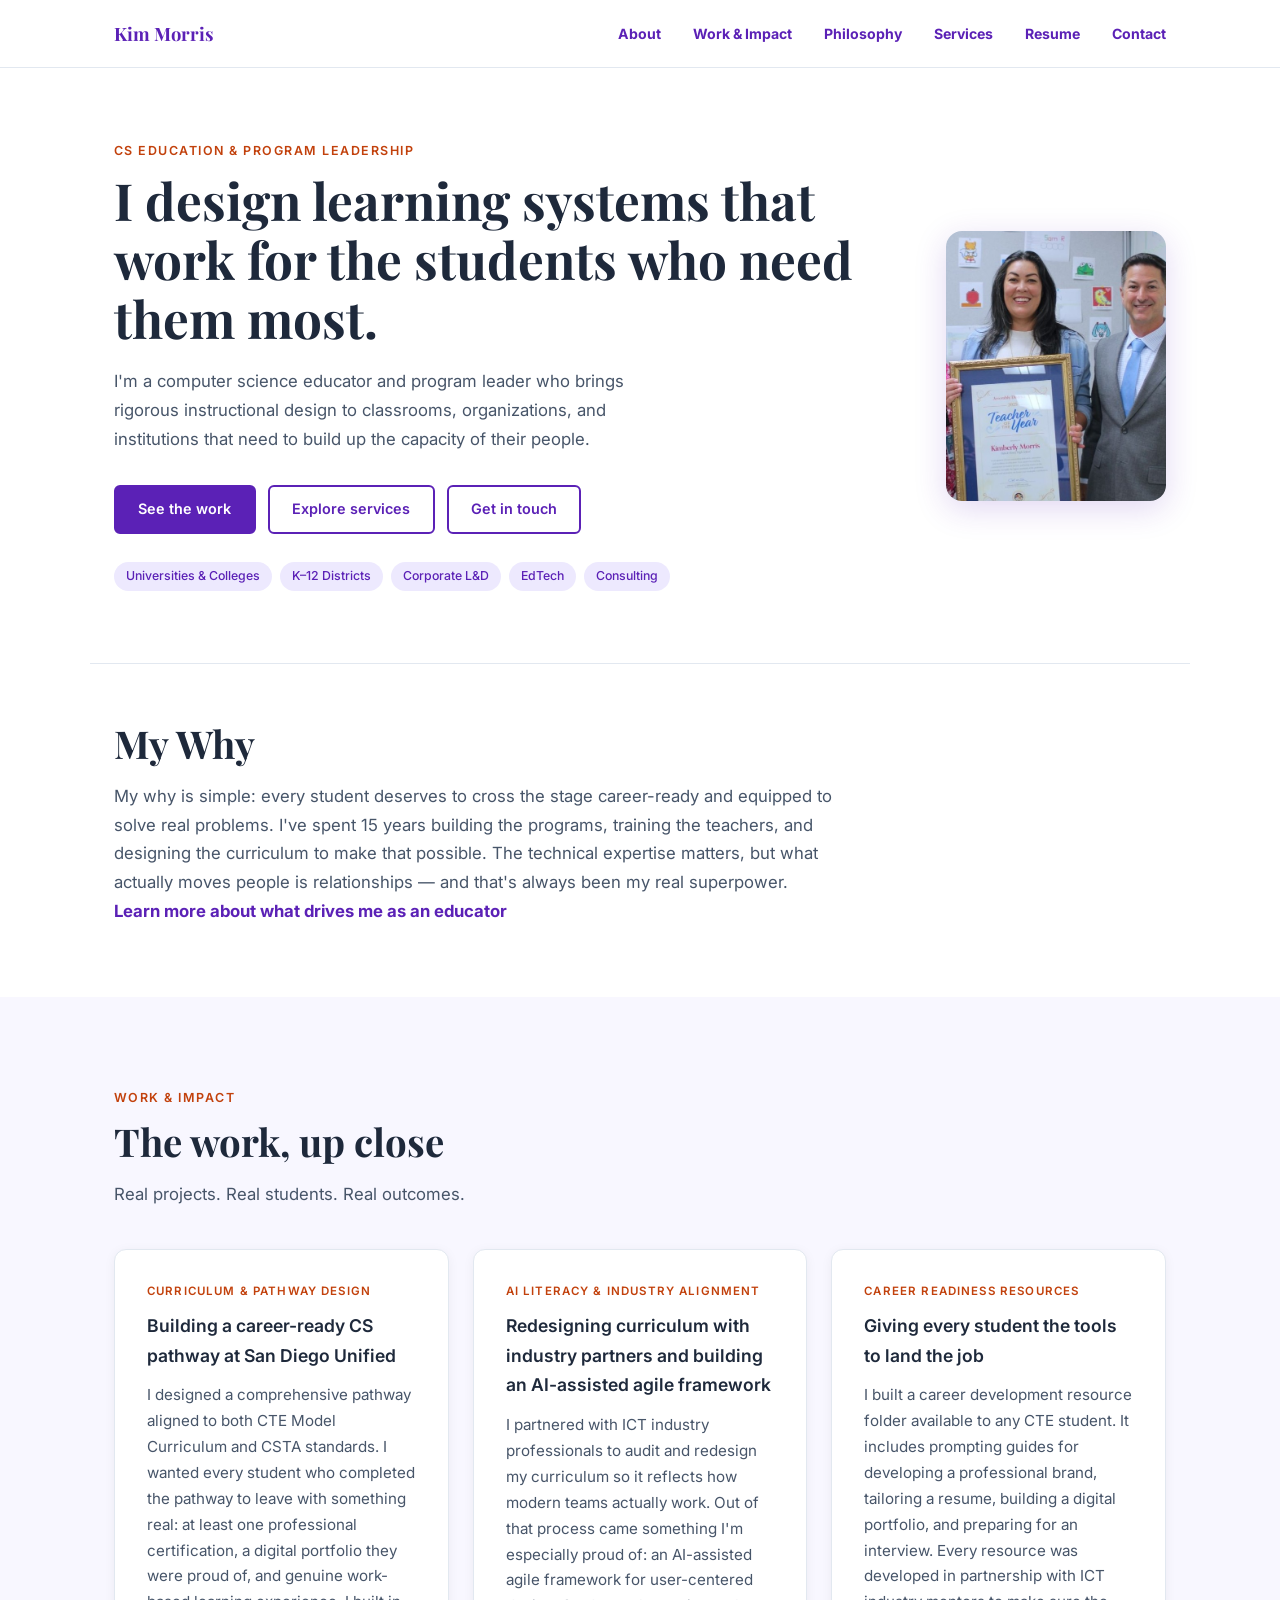
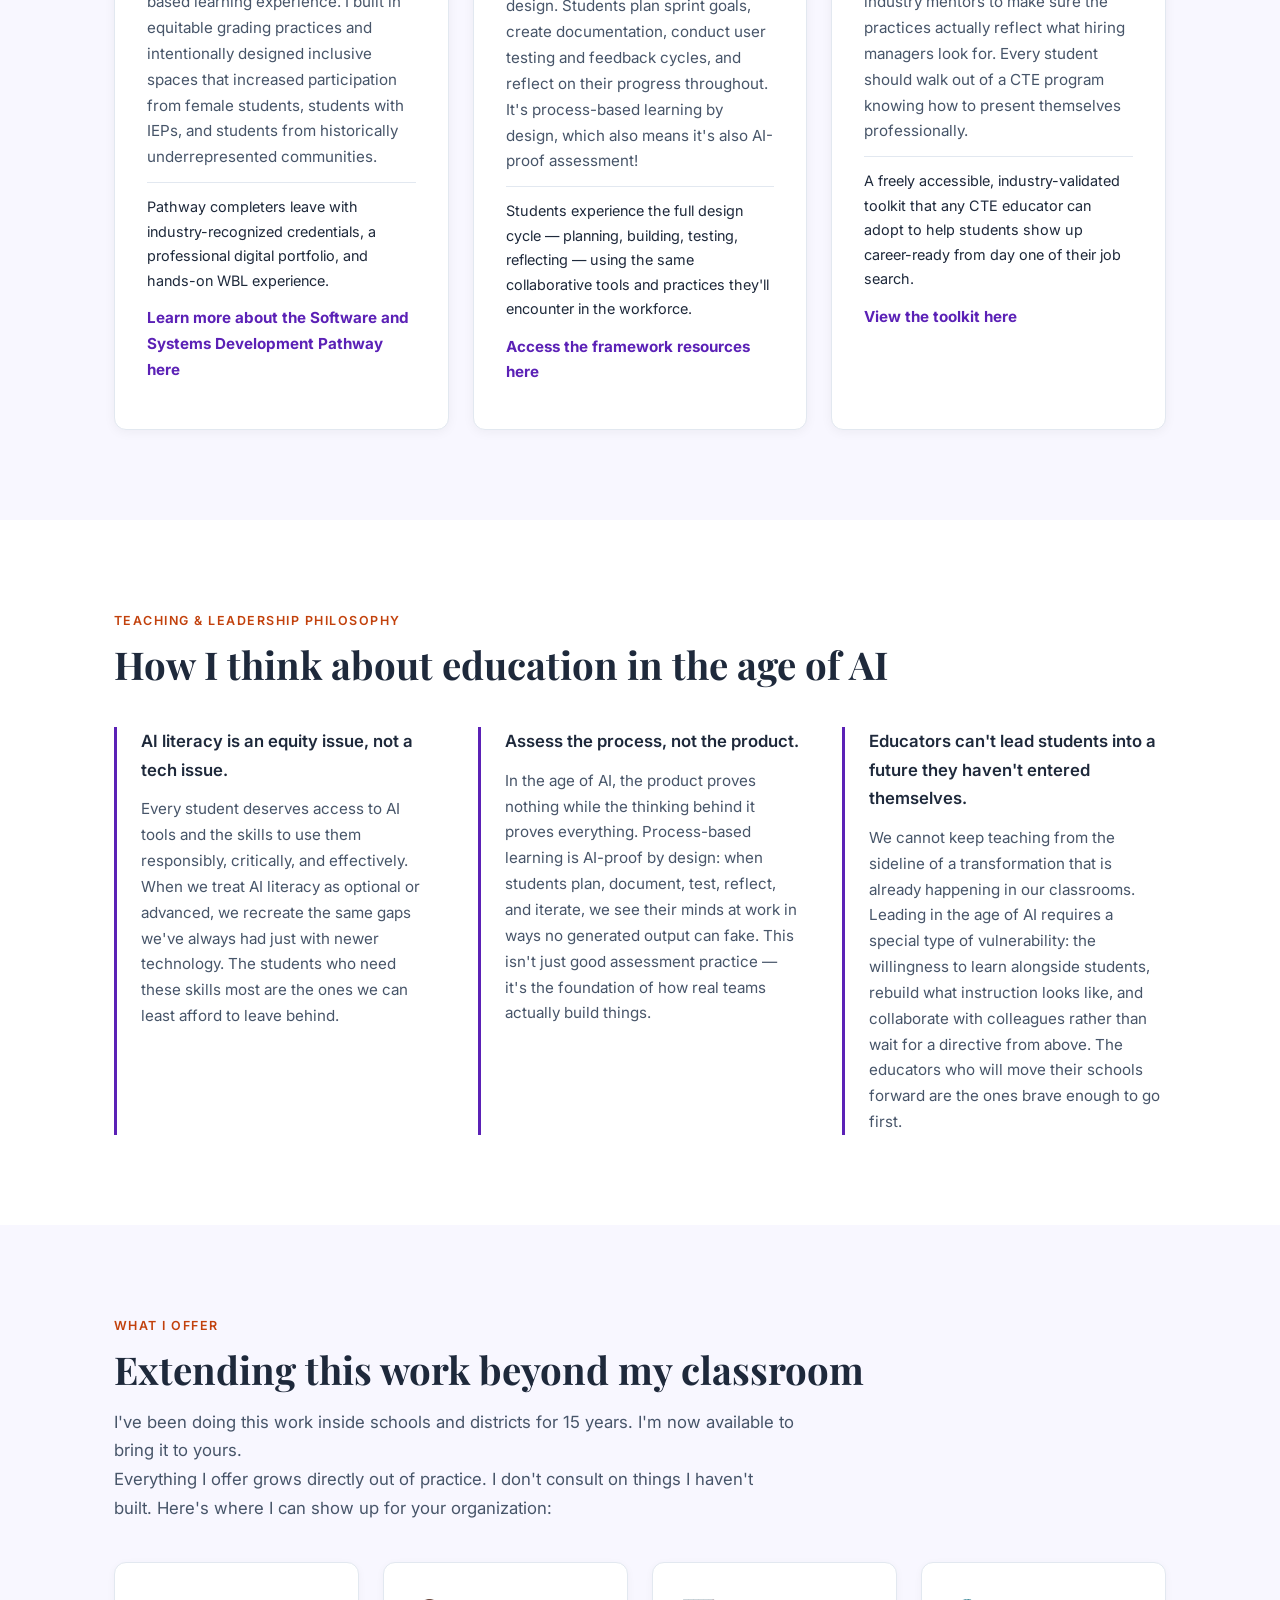
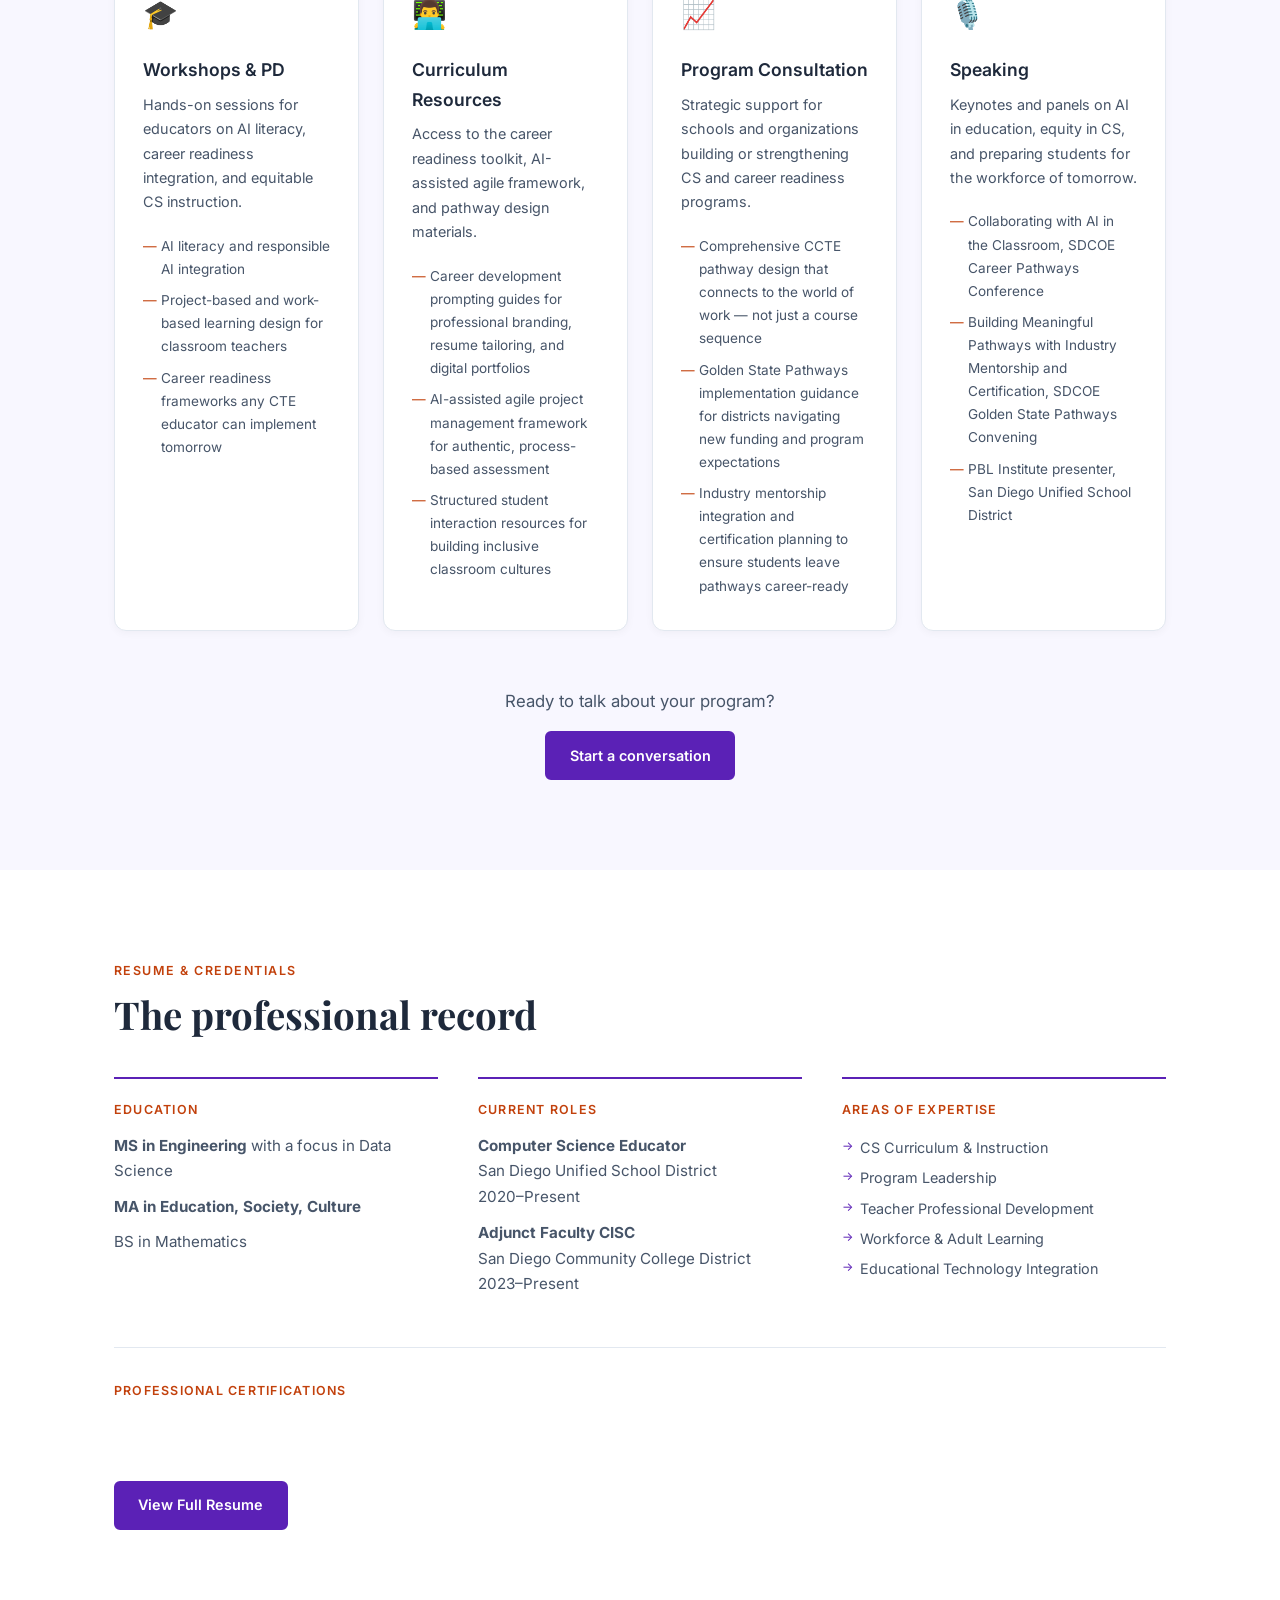
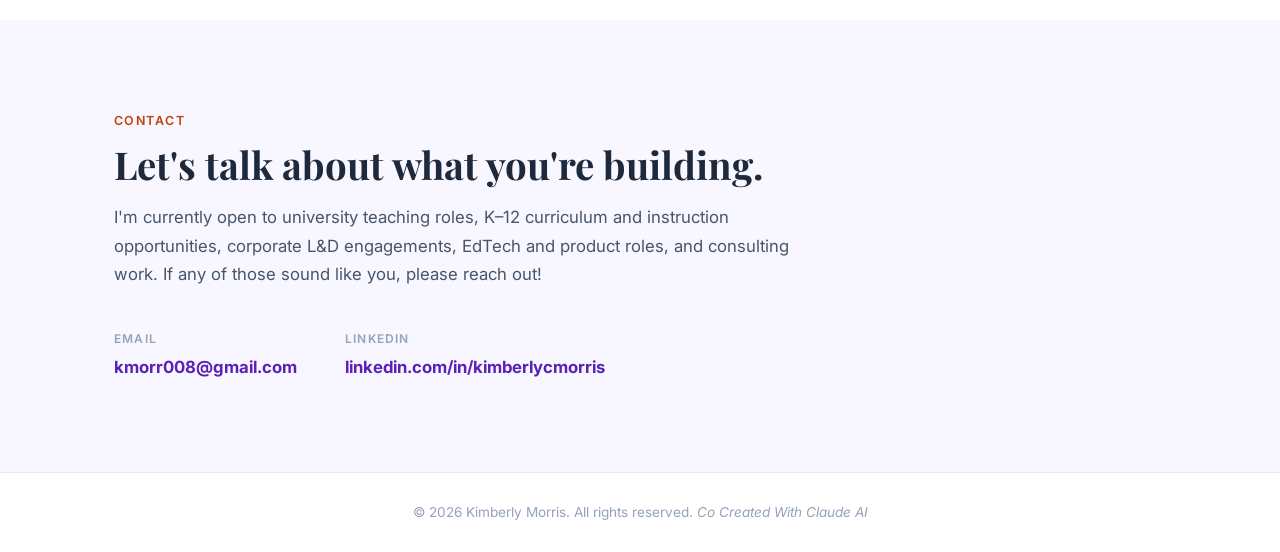
==== index.html @ 457c931e "Linked agile resources" ====
<!DOCTYPE html>
<html lang="en">
<head>
    <meta charset="UTF-8">
    <meta name="viewport" content="width=device-width, initial-scale=1.0">
    <title>Kim Morris — CS Education & Consulting</title>
    <meta name="description" content="CS educator, program leader, and curriculum designer specializing in learning systems that work — in classrooms, organizations, and institutions.">
    <link rel="preconnect" href="https://fonts.googleapis.com">
    <link rel="preconnect" href="https://fonts.gstatic.com" crossorigin>
    <link href="https://fonts.googleapis.com/css2?family=Playfair+Display:wght@400;700&family=Inter:wght@400;500;600&display=swap" rel="stylesheet">
    <link rel="stylesheet" href="style.css">
</head>
<body>

    <!-- ============================================================
         NAV
    ============================================================ -->
    <nav class="site-nav" id="site-nav">
        <div class="nav-inner">
            <a href="#about" class="nav-logo">Kim Morris</a>
            <button class="nav-toggle" id="nav-toggle" aria-label="Toggle navigation">&#9776;</button>
            <ul class="nav-links" id="nav-links">
                <li><a href="#about">About</a></li>
                <li><a href="#work">Work &amp; Impact</a></li>
                <li><a href="#philosophy">Philosophy</a></li>
                <li><a href="#services">Services</a></li>
                <li><a href="#resume">Resume</a></li>
                <li><a href="#contact">Contact</a></li>
            </ul>
        </div>
    </nav>

    <!-- ============================================================
         ABOUT / HERO
    ============================================================ -->
    <section id="about" class="section hero">
        <div class="container hero-layout">
            <div class="hero-text">
                <p class="eyebrow">CS Education &amp; Program Leadership</p>
                <h1>I design learning systems that work for the students who need them most.</h1>
                <p class="brand-statement">I'm a computer science educator and program leader who brings rigorous instructional design to classrooms, organizations, and institutions that need to build up the capacity of their people.</p>
                <div class="cta-group">
                    <a href="#work" class="cta cta-primary">See the work</a>
                    <a href="#services" class="cta cta-secondary">Explore services</a>
                    <a href="#contact" class="cta cta-secondary">Get in touch</a>
                </div>
                <div class="audience-tags">
                    <span>Universities &amp; Colleges</span>
                    <span>K–12 Districts</span>
                    <span>Corporate L&amp;D</span>
                    <span>EdTech</span>
                    <span>Consulting</span>
                </div>
            </div>
            <div class="hero-image">
                <img src="TOY+Ward3.jpeg" alt="Kimberly Morris" class="profile-pic">
            </div>
        </div>

        <div class="container why-block">
            <h2>My Why</h2>
            <p>My why is simple: every student deserves to cross the stage career-ready and equipped to solve real problems. I've spent 15 years building the programs, training the teachers, and designing the curriculum to make that possible. The technical expertise matters, but what actually moves people is relationships — and that's always been my real superpower.</p>
            <p><a href="https://www.youtube.com/watch?v=Sw0pLftEIDc" target="_blank" rel="noreferrer noopener">Learn more about what drives me as an educator</a></p>
        </div>
    </section>

    <!-- ============================================================
         WORK & IMPACT
    ============================================================ -->
    <section id="work" class="section alt-bg">
        <div class="container">
            <p class="eyebrow">Work &amp; Impact</p>
            <h2>The work, up close</h2>
            <p class="section-intro">Real projects. Real students. Real outcomes.</p>

            <div class="case-study-grid">

                <article class="case-study">
                    <div class="case-tag">Curriculum & Pathway Design</div>
                    <h3>Building a career-ready CS pathway at San Diego Unified</h3>
                    <p>I designed a comprehensive pathway aligned to both CTE Model Curriculum and CSTA standards. I wanted every student who completed the pathway to leave with something real: at least one professional certification, a digital portfolio they were proud of, and genuine work-based learning experience. I built in equitable grading practices and intentionally designed inclusive spaces that increased participation from female students, students with IEPs, and students from historically underrepresented communities.</p>
                    <p class="case-outcome">Pathway completers leave with industry-recognized credentials, a professional digital portfolio, and hands-on WBL experience.</p>
                    <p><a href="SSDPathway.html">Learn more about the Software and Systems Development Pathway here</a></p>
                </article>

                <article class="case-study">
                    <div class="case-tag">AI Literacy & Industry Alignment</div>
                    <h3>Redesigning curriculum with industry partners and building an AI-assisted agile framework</h3>
                    <p>I partnered with ICT industry professionals to audit and redesign my curriculum so it reflects how modern teams actually work. Out of that process came something I'm especially proud of: an AI-assisted agile framework for user-centered design. Students plan sprint goals, create documentation, conduct user testing and feedback cycles, and reflect on their progress throughout. It's process-based learning by design, which also means it's also AI-proof assessment! </p>
                    <p class="case-outcome">Students experience the full design cycle — planning, building, testing, reflecting — using the same collaborative tools and practices they'll encounter in the workforce.</p>
                    <p><a href="agile-framework.html">Access the framework resources here</a></p>
                </article>

                <article class="case-study">
                    <div class="case-tag">Career Readiness Resources</div>
                    <h3>Giving every student the tools to land the job</h3>
                    <p>I built a career development resource folder available to any CTE student. It includes prompting guides for developing a professional brand, tailoring a resume, building a digital portfolio, and preparing for an interview. Every resource was developed in partnership with ICT industry mentors to make sure the practices actually reflect what hiring managers look for. Every student should walk out of a CTE program knowing how to present themselves professionally.</p>
                    <p class="case-outcome">A freely accessible, industry-validated toolkit that any CTE educator can adopt to help students show up career-ready from day one of their job search.</p>
                    <p><a href="career-dev-toolkit.html">View the toolkit here</a></p>
                </article>

            </div>
        </div>
    </section>

    <!-- ============================================================
         PHILOSOPHY
    ============================================================ -->
    <section id="philosophy" class="section">
        <div class="container">
            <p class="eyebrow">Teaching &amp; Leadership Philosophy</p>
            <h2>How I think about education in the age of AI</h2>

            <div class="philosophy-pillars">

                <div class="philosophy-pillar">
                    <h3>AI literacy is an equity issue, not a tech issue.</h3>
                    <p>Every student deserves access to AI tools and the skills to use them responsibly, critically, and effectively. When we treat AI literacy as optional or advanced, we recreate the same gaps we've always had just with newer technology. The students who need these skills most are the ones we can least afford to leave behind.</p>
                </div>

                <div class="philosophy-pillar">
                    <h3>Assess the process, not the product.</h3>
                    <p>In the age of AI, the product proves nothing while the thinking behind it proves everything. Process-based learning is AI-proof by design: when students plan, document, test, reflect, and iterate, we see their minds at work in ways no generated output can fake. This isn't just good assessment practice — it's the foundation of how real teams actually build things.</p>
                </div>

                <div class="philosophy-pillar">
                    <h3>Educators can't lead students into a future they haven't entered themselves.</h3>
                    <p>We cannot keep teaching from the sideline of a transformation that is already happening in our classrooms. Leading in the age of AI requires a special type of vulnerability: the willingness to learn alongside students, rebuild what instruction looks like, and collaborate with colleagues rather than wait for a directive from above. The educators who will move their schools forward are the ones brave enough to go first.</p>
                </div>

            </div>
        </div>
    </section>

    <!-- ============================================================
         SERVICES
    ============================================================ -->
    <section id="services" class="section alt-bg">
        <div class="container">
            <p class="eyebrow">What I offer</p>
            <h2>Extending this work beyond my classroom</h2>
            <p class="section-intro">I've been doing this work inside schools and districts for 15 years. I'm now available to bring it to yours.
                <br>Everything I offer grows directly out of practice. I don't consult on things I haven't built. Here's where I can show up for your organization:
            </p>

            <div class="services-grid">

                <div class="service-card">
                    <div class="service-icon">&#127891;</div>
                    <h3>Workshops & PD</h3>
                    <p>Hands-on sessions for educators on AI literacy, career readiness integration, and equitable CS instruction.</p>
                    <ul>
                        <li>AI literacy and responsible AI integration</li>
                        <li>Project-based and work-based learning design for classroom teachers</li>
                        <li>Career readiness frameworks any CTE educator can implement tomorrow</li>
                    </ul>
                </div>

                <div class="service-card">
                    <div class="service-icon">&#128104;&#8205;&#128187;</div>
                    <h3>Curriculum Resources</h3>
                    <p>Access to the career readiness toolkit, AI-assisted agile framework, and pathway design materials.</p>
                    <ul>
                        <li>Career development prompting guides for professional branding, resume tailoring, and digital portfolios</li>
                        <li>AI-assisted agile project management framework for authentic, process-based assessment</li>
                        <li>Structured student interaction resources for building inclusive classroom cultures</li>
                    </ul>
                </div>

                <div class="service-card">
                    <div class="service-icon">&#128200;</div>
                    <h3>Program Consultation</h3>
                    <p>Strategic support for schools and organizations building or strengthening CS and career readiness programs.</p>
                    <ul>
                        <li>Comprehensive CCTE pathway design that connects to the world of work — not just a course sequence</li>
                        <li>Golden State Pathways implementation guidance for districts navigating new funding and program expectations</li>
                        <li>Industry mentorship integration and certification planning to ensure students leave pathways career-ready</li>
                    </ul>
                </div>

                

                <div class="service-card">
                    <div class="service-icon">&#127897;&#65039;</div>
                    <h3>Speaking</h3>
                    <p>Keynotes and panels on AI in education, equity in CS, and preparing students for the workforce of tomorrow.</p>
                    <ul>
                        <li>Collaborating with AI in the Classroom, SDCOE Career Pathways Conference</li>
                        <li>Building Meaningful Pathways with Industry Mentorship and Certification, SDCOE Golden State Pathways Convening</li>
                        <li>PBL Institute presenter, San Diego Unified School District</li>
                    </ul>
                </div>

            </div>

            <div class="services-cta">
                <p>Ready to talk about your program?</p>
                <a href="#contact" class="cta cta-primary">Start a conversation</a>
            </div>
        </div>
    </section>

    <!-- ============================================================
         RESUME
    ============================================================ -->
    <section id="resume" class="section">
        <div class="container">
            <p class="eyebrow">Resume &amp; Credentials</p>
            <h2>The professional record</h2>

            <div class="credentials-highlights">

                <div class="credential">
                    <h3>Education</h3>
                    <p><strong>MS in Engineering</strong> with a focus in Data Science</p>
                    <p><strong>MA in Education, Society, Culture</strong></p>
                    <p>BS in Mathematics</p>
                </div>

                <div class="credential">
                    <h3>Current Roles</h3>
                    <p><strong></b>Computer Science Educator</strong><br>San Diego Unified School District<br>2020–Present</p>
                    <p><strong>Adjunct Faculty CISC</strong><br>San Diego Community College District<br>2023–Present</p>
                </div>

                <div class="credential">
                    <h3>Areas of Expertise</h3>
                    <ul>
                        <li>CS Curriculum &amp; Instruction</li>
                        <li>Program Leadership</li>
                        <li>Teacher Professional Development</li>
                        <li>Workforce &amp; Adult Learning</li>
                        <li>Educational Technology Integration</li>
                    </ul>
                </div>

            </div>

            <div class="certifications-section">
                <h3 class="certifications-label">Professional Certifications</h3>
                <div class="badges-row">
                    <div data-iframe-width="150" data-iframe-height="270" data-share-badge-id="f1e80498-6274-4468-a02d-37dca8e718f5" data-share-badge-host="https://www.credly.com"></div>
                    <div data-iframe-width="150" data-iframe-height="270" data-share-badge-id="85b141e9-7bd4-4303-847e-8cb0ecb066c2" data-share-badge-host="https://www.credly.com"></div>
                    <div data-iframe-width="150" data-iframe-height="270" data-share-badge-id="729474e4-4cc4-4fb7-935f-1f45442ed9a6" data-share-badge-host="https://www.credly.com"></div>
                    <div data-iframe-width="150" data-iframe-height="270" data-share-badge-id="1ed62926-a74c-46c9-8eec-c703437ebd41" data-share-badge-host="https://www.credly.com"></div>
                </div>
            </div>
            <script type="text/javascript" async src="//cdn.credly.com/assets/utilities/embed.js"></script>

            <a href="https://docs.google.com/document/d/1Rqkf-jgSTG47aLwGUDKYjuC5rByLGGFV/edit?usp=sharing&ouid=108797806582018463622&rtpof=true&sd=true"
               target="_blank"
               rel="noopener"
               class="cta cta-primary">View Full Resume</a>
        </div>
    </section>

    <!-- ============================================================
         CONTACT
    ============================================================ -->
    <section id="contact" class="section alt-bg">
        <div class="container">
            <p class="eyebrow">Contact</p>
            <h2>Let's talk about what you're building.</h2>
            <p class="section-intro">I'm currently open to university teaching roles, K–12 curriculum and instruction opportunities, corporate L&amp;D engagements, EdTech and product roles, and consulting work. If any of those sound like you, please reach out!</p>

            <div class="contact-options">
                <div class="contact-item">
                    <span class="contact-label">Email</span>
                    <a href="mailto:kmorr008@gmail.com">kmorr008@gmail.com</a>
                </div>
                <div class="contact-item">
                    <span class="contact-label">LinkedIn</span>
                    <a href="https://www.linkedin.com/in/kimberlycmorris" target="_blank" rel="noopener">linkedin.com/in/kimberlycmorris</a>
                </div>
            </div>
        </div>
    </section>

    <!-- ============================================================
         FOOTER
    ============================================================ -->
    <footer class="site-footer">
        <div class="container">
            <p>&copy; 2026 Kimberly Morris. All rights reserved. <i>Co Created With Claude AI</i></p>
            
        </div>
    </footer>

    <script src="script.js"></script>
</body>
</html>
---- style.css ----
/* =====================================================
   KIMBERLY MORRIS PORTFOLIO — style.css
   ===================================================== */

:root {
    --purple:       #5B21B6;
    --purple-light: #7C3AED;
    --purple-pale:  #EDE9FE;
    --accent:       #C2410C;
    --text-dark:    #1E293B;
    --text-mid:     #475569;
    --text-light:   #94A3B8;
    --bg-white:     #FFFFFF;
    --bg-alt:       #F8F7FF;
    --border:       #E2E8F0;
    --nav-height:   68px;
    --max-width:    1100px;
    --radius:       12px;
}

/* =========================
   RESET & BASE
========================= */
*, *::before, *::after {
    box-sizing: border-box;
    margin: 0;
    padding: 0;
}

html {
    scroll-behavior: smooth;
}

body {
    font-family: 'Inter', Arial, sans-serif;
    color: var(--text-dark);
    background: var(--bg-white);
    line-height: 1.7;
}

a {
    color: var(--purple);
    font-weight: 700;
    text-decoration: none;
    transition: color 0.2s;
}

a:hover,
a:focus {
    color: var(--purple-light);
}

.cta {
    text-decoration: none;
}

ul {
    list-style: none;
}

img {
    max-width: 100%;
    display: block;
}

/* =========================
   TYPOGRAPHY
========================= */
h1 {
    font-family: 'Playfair Display', Georgia, serif;
    font-size: clamp(2rem, 5vw, 3.2rem);
    line-height: 1.15;
}

h2 {
    font-family: 'Playfair Display', Georgia, serif;
    font-size: clamp(1.6rem, 3.5vw, 2.4rem);
    line-height: 1.2;
    margin-bottom: 1rem;
}

h3 {
    font-size: 1.1rem;
    font-weight: 600;
    margin-bottom: 0.6rem;
}

.eyebrow {
    font-size: 0.78rem;
    font-weight: 600;
    letter-spacing: 0.12em;
    text-transform: uppercase;
    color: var(--accent);
    margin-bottom: 0.6rem;
}

/* =========================
   LAYOUT
========================= */
.container {
    max-width: var(--max-width);
    margin: 0 auto;
    padding: 0 24px;
}

.section {
    padding: 90px 0;
}

.alt-bg {
    background: var(--bg-alt);
}

.section-intro {
    font-size: 1.05rem;
    color: var(--text-mid);
    max-width: 680px;
    margin: 0.5rem 0 2.5rem;
}

/* offset anchors so fixed nav doesn't overlap the heading */
section[id] {
    scroll-margin-top: var(--nav-height);
}

/* =========================
   BUTTONS / CTAs
========================= */
.cta {
    display: inline-block;
    padding: 0.65rem 1.4rem;
    border-radius: 6px;
    font-size: 0.9rem;
    font-weight: 600;
    transition: background 0.2s, color 0.2s, border-color 0.2s;
    cursor: pointer;
}

.cta-primary {
    background: var(--purple);
    color: #fff;
    border: 2px solid var(--purple);
}

.cta-primary:hover {
    background: var(--purple-light);
    border-color: var(--purple-light);
}

.cta-secondary {
    background: transparent;
    color: var(--purple);
    border: 2px solid var(--purple);
}

.cta-secondary:hover {
    background: var(--purple-pale);
}

/* =========================
   NAV
========================= */
.site-nav {
    position: fixed;
    top: 0;
    left: 0;
    right: 0;
    height: var(--nav-height);
    background: rgba(255, 255, 255, 0.96);
    backdrop-filter: blur(8px);
    border-bottom: 1px solid var(--border);
    z-index: 1000;
    display: flex;
    align-items: center;
}

.nav-inner {
    max-width: var(--max-width);
    margin: 0 auto;
    padding: 0 24px;
    width: 100%;
    display: flex;
    align-items: center;
    justify-content: space-between;
}

.nav-logo {
    font-family: 'Playfair Display', serif;
    font-size: 1.15rem;
    font-weight: 700;
    color: var(--purple);
    white-space: nowrap;
}

.nav-links {
    display: flex;
    gap: 2rem;
    align-items: center;
}

.nav-links a {
    font-size: 0.88rem;
    font-weight: 700;
    color: var(--purple);
    transition: color 0.2s;
}

.nav-links a:hover,
.nav-links a:focus {
    color: var(--purple-light);
}

.nav-toggle {
    display: none;
    background: none;
    border: none;
    font-size: 1.5rem;
    cursor: pointer;
    color: var(--purple);
    line-height: 1;
}

/* =========================
   HERO / ABOUT
========================= */
.hero {
    padding-top: calc(var(--nav-height) + 72px);
    padding-bottom: 72px;
}

.hero-layout {
    display: grid;
    grid-template-columns: 1fr auto;
    gap: 56px;
    align-items: center;
    margin-bottom: 72px;
    padding: 0 24px;
    max-width: var(--max-width);
    margin-left: auto;
    margin-right: auto;
}

.hero-text h1 {
    margin-bottom: 1.25rem;
}

.brand-statement {
    font-size: 1.05rem;
    color: var(--text-mid);
    max-width: 540px;
    margin-bottom: 2rem;
}

.cta-group {
    display: flex;
    gap: 12px;
    flex-wrap: wrap;
    margin-bottom: 1.75rem;
}

.audience-tags {
    display: flex;
    flex-wrap: wrap;
    gap: 8px;
}

.audience-tags span {
    font-size: 0.77rem;
    font-weight: 500;
    padding: 4px 12px;
    border-radius: 100px;
    background: var(--purple-pale);
    color: var(--purple);
}

.profile-pic {
    width: 220px;
    height: 270px;
    object-fit: cover;
    border-radius: 16px;
    box-shadow: 0 8px 32px rgba(91, 33, 182, 0.18);
}

/* Why block */
.why-block {
    border-top: 1px solid var(--border);
    padding-top: 56px;
}

.why-block h2 {
    margin-bottom: 1rem;
}

.why-block p {
    font-size: 1.05rem;
    color: var(--text-mid);
    max-width: 760px;
}

/* =========================
   WORK & IMPACT
========================= */
.case-study-grid {
    display: grid;
    grid-template-columns: repeat(auto-fit, minmax(300px, 1fr));
    gap: 24px;
    margin-top: 0;
}

.case-study {
    background: var(--bg-white);
    border-radius: var(--radius);
    padding: 32px;
    border: 1px solid var(--border);
    box-shadow: 0 2px 12px rgba(0, 0, 0, 0.05);
}

.case-tag {
    font-size: 0.72rem;
    font-weight: 600;
    letter-spacing: 0.1em;
    text-transform: uppercase;
    color: var(--accent);
    margin-bottom: 0.6rem;
}

.case-study h3 {
    margin-bottom: 0.75rem;
}

.case-study p {
    font-size: 0.95rem;
    color: var(--text-mid);
    margin-bottom: 0.75rem;
}

.case-outcome {
    border-top: 1px solid var(--border);
    padding-top: 0.75rem;
    font-size: 0.9rem !important;
    color: var(--text-dark) !important;
}

/* =========================
   PHILOSOPHY
========================= */
.philosophy-pillars {
    display: grid;
    grid-template-columns: repeat(auto-fit, minmax(280px, 1fr));
    gap: 40px;
    margin-top: 2.5rem;
}

.philosophy-pillar {
    border-left: 3px solid var(--purple);
    padding-left: 24px;
}

.philosophy-pillar h3 {
    font-size: 1.05rem;
    margin-bottom: 0.75rem;
}

.philosophy-pillar p {
    font-size: 0.95rem;
    color: var(--text-mid);
}

/* =========================
   SERVICES
========================= */
.services-grid {
    display: grid;
    grid-template-columns: repeat(auto-fit, minmax(240px, 1fr));
    gap: 24px;
    margin-top: 0;
}

.service-card {
    background: var(--bg-white);
    border-radius: var(--radius);
    padding: 28px;
    border: 1px solid var(--border);
    box-shadow: 0 2px 8px rgba(0, 0, 0, 0.04);
}

.service-icon {
    font-size: 1.75rem;
    margin-bottom: 1rem;
}

.service-card h3 {
    margin-bottom: 0.5rem;
}

.service-card > p {
    font-size: 0.9rem;
    color: var(--text-mid);
    margin-bottom: 1rem;
}

.service-card ul {
    padding-left: 0;
}

.service-card li {
    font-size: 0.85rem;
    color: var(--text-mid);
    padding: 4px 0 4px 18px;
    position: relative;
}

.service-card li::before {
    content: '—';
    position: absolute;
    left: 0;
    color: var(--accent);
}

.services-cta {
    text-align: center;
    margin-top: 3.5rem;
}

.services-cta p {
    color: var(--text-mid);
    margin-bottom: 1rem;
    font-size: 1.05rem;
}

/* =========================
   RESUME
========================= */
.credentials-highlights {
    display: grid;
    grid-template-columns: repeat(auto-fit, minmax(220px, 1fr));
    gap: 40px;
    margin: 2.5rem 0;
}

.credential {
    border-top: 2px solid var(--purple);
    padding-top: 20px;
}

.credential h3 {
    font-size: 0.78rem;
    font-weight: 600;
    letter-spacing: 0.1em;
    text-transform: uppercase;
    color: var(--accent);
    margin-bottom: 0.75rem;
}

.credential p {
    font-size: 0.95rem;
    color: var(--text-mid);
    margin-bottom: 0.6rem;
}

.credential ul {
    padding-left: 0;
}

.credential li {
    font-size: 0.9rem;
    color: var(--text-mid);
    padding: 3px 0 3px 18px;
    position: relative;
}

.credential li::before {
    content: '→';
    position: absolute;
    left: 0;
    color: var(--purple);
    font-size: 0.75rem;
    line-height: 1.7;
}

.certifications-section {
    border-top: 1px solid var(--border);
    padding-top: 2rem;
    margin: 2.5rem 0 2rem;
}

.certifications-label {
    font-size: 0.78rem;
    font-weight: 600;
    letter-spacing: 0.1em;
    text-transform: uppercase;
    color: var(--accent);
    margin-bottom: 1.5rem;
}

.badges-row {
    display: flex;
    flex-wrap: wrap;
    gap: 48px;
    align-items: flex-start;
}

.badges-row > div {
    padding: 12px;
}

/* =========================
   CONTACT
========================= */
.contact-options {
    display: flex;
    gap: 48px;
    flex-wrap: wrap;
    margin-top: 2rem;
}

.contact-item {
    display: flex;
    flex-direction: column;
    gap: 4px;
}

.contact-label {
    font-size: 0.75rem;
    font-weight: 600;
    letter-spacing: 0.1em;
    text-transform: uppercase;
    color: var(--text-light);
}

.contact-item a {
    font-size: 1.05rem;
    color: var(--purple);
    font-weight: 700;
    transition: color 0.2s;
}

.contact-item a:hover,
.contact-item a:focus {
    color: var(--purple-light);
}

/* =========================
   FOOTER
========================= */
.site-footer {
    padding: 28px 24px;
    border-top: 1px solid var(--border);
    text-align: center;
}

.site-footer p {
    font-size: 0.85rem;
    color: var(--text-light);
}

/* =========================
   RESPONSIVE
========================= */
@media (max-width: 768px) {
    .nav-toggle {
        display: block;
    }

    .nav-links {
        display: none;
        position: fixed;
        top: var(--nav-height);
        left: 0;
        right: 0;
        background: var(--bg-white);
        flex-direction: column;
        align-items: flex-start;
        padding: 24px;
        gap: 1.25rem;
        border-bottom: 1px solid var(--border);
        box-shadow: 0 8px 24px rgba(0, 0, 0, 0.08);
    }

    .nav-links.open {
        display: flex;
    }

    .hero-layout {
        grid-template-columns: 1fr;
        gap: 32px;
        margin-bottom: 48px;
    }

    .hero-image {
        order: -1;
    }

    .profile-pic {
        width: 140px;
        height: 175px;
    }

    .cta-group {
        flex-direction: column;
    }

    .cta {
        text-align: center;
    }

    .section {
        padding: 60px 0;
    }

    .contact-options {
        flex-direction: column;
        gap: 28px;
    }
}
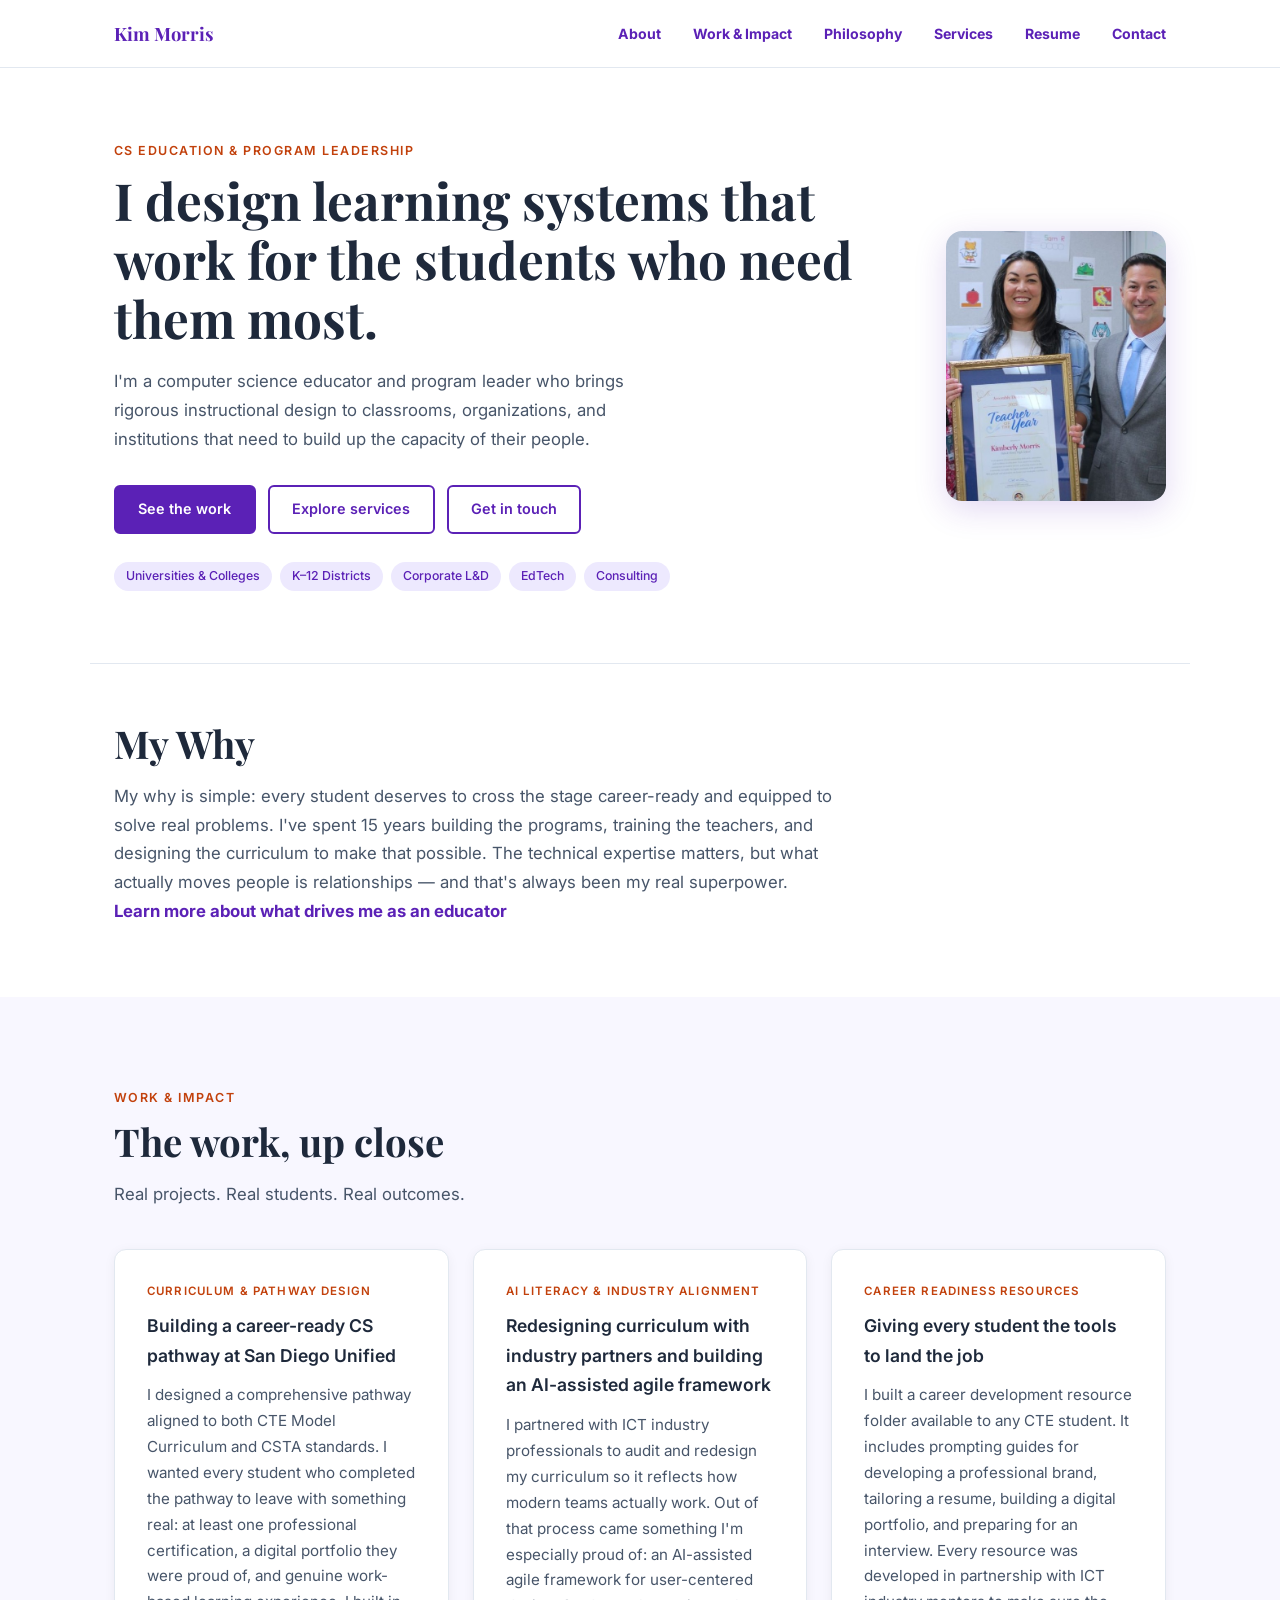
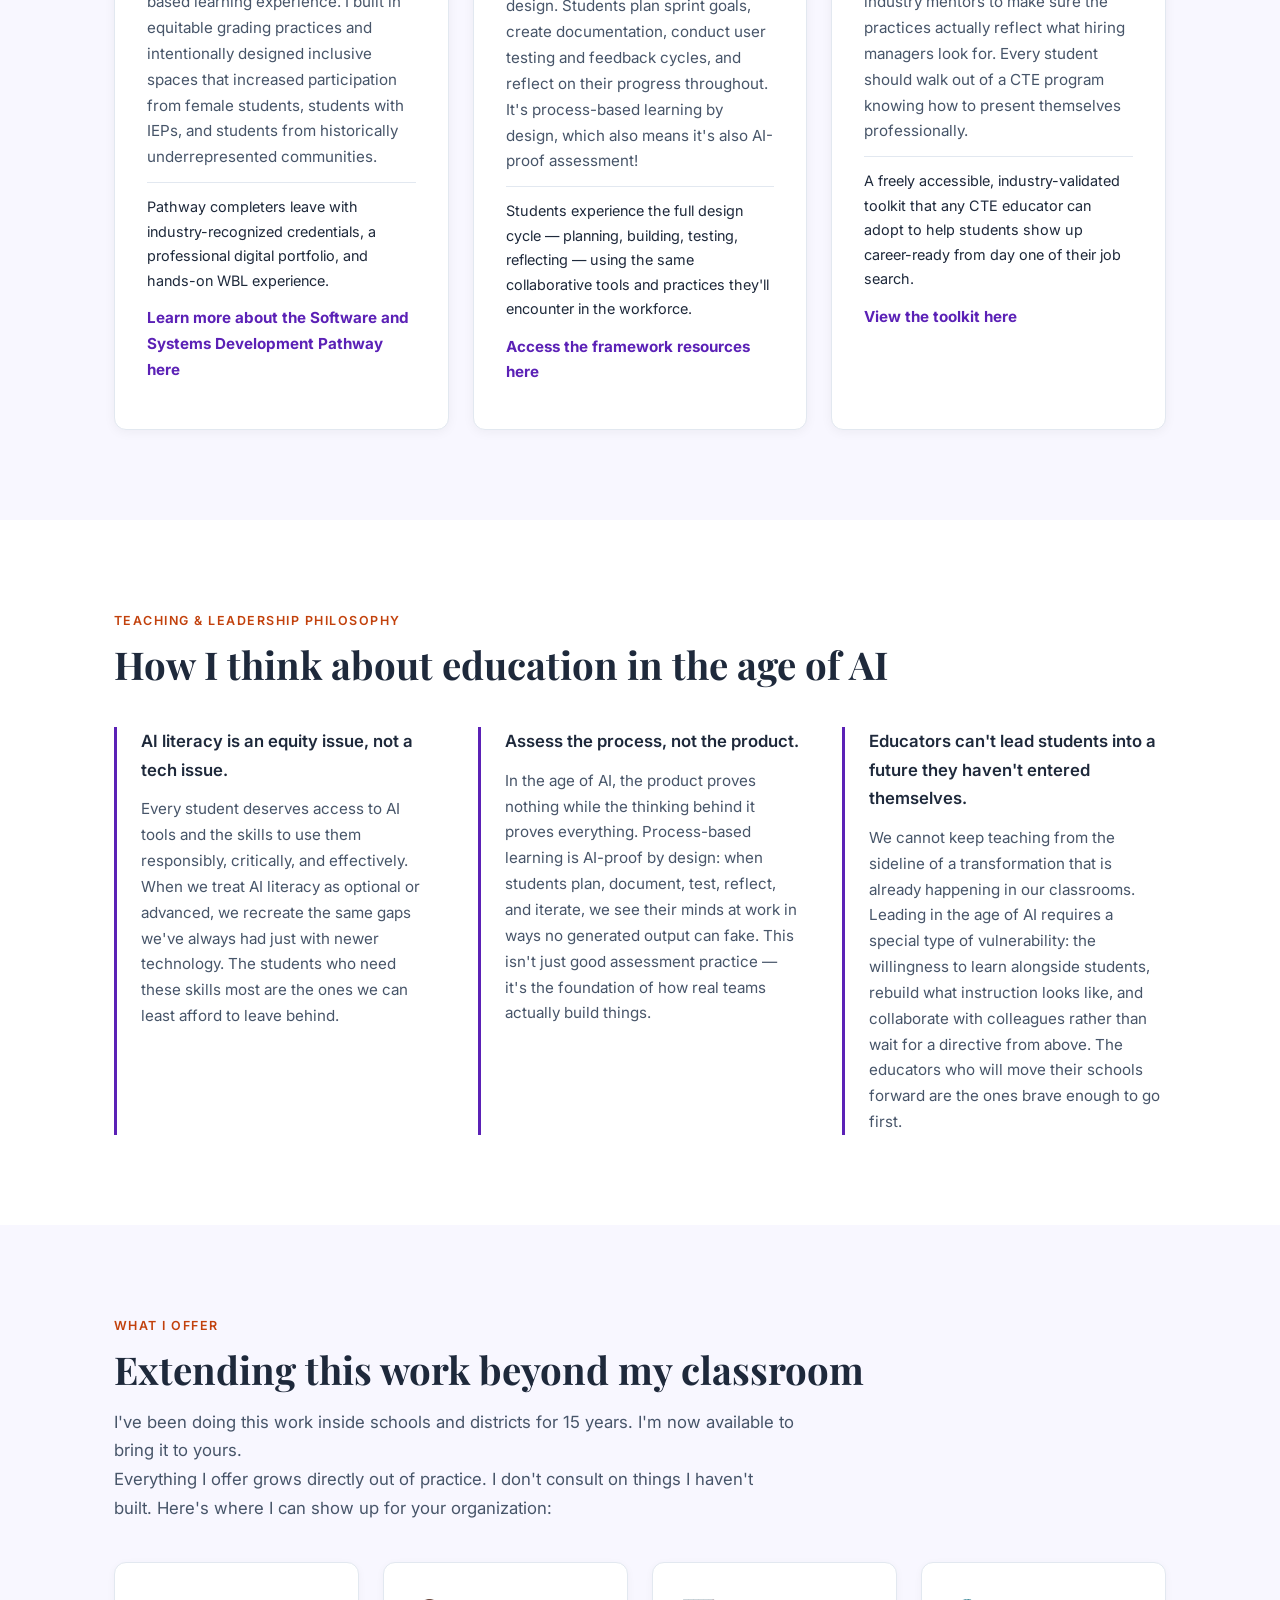
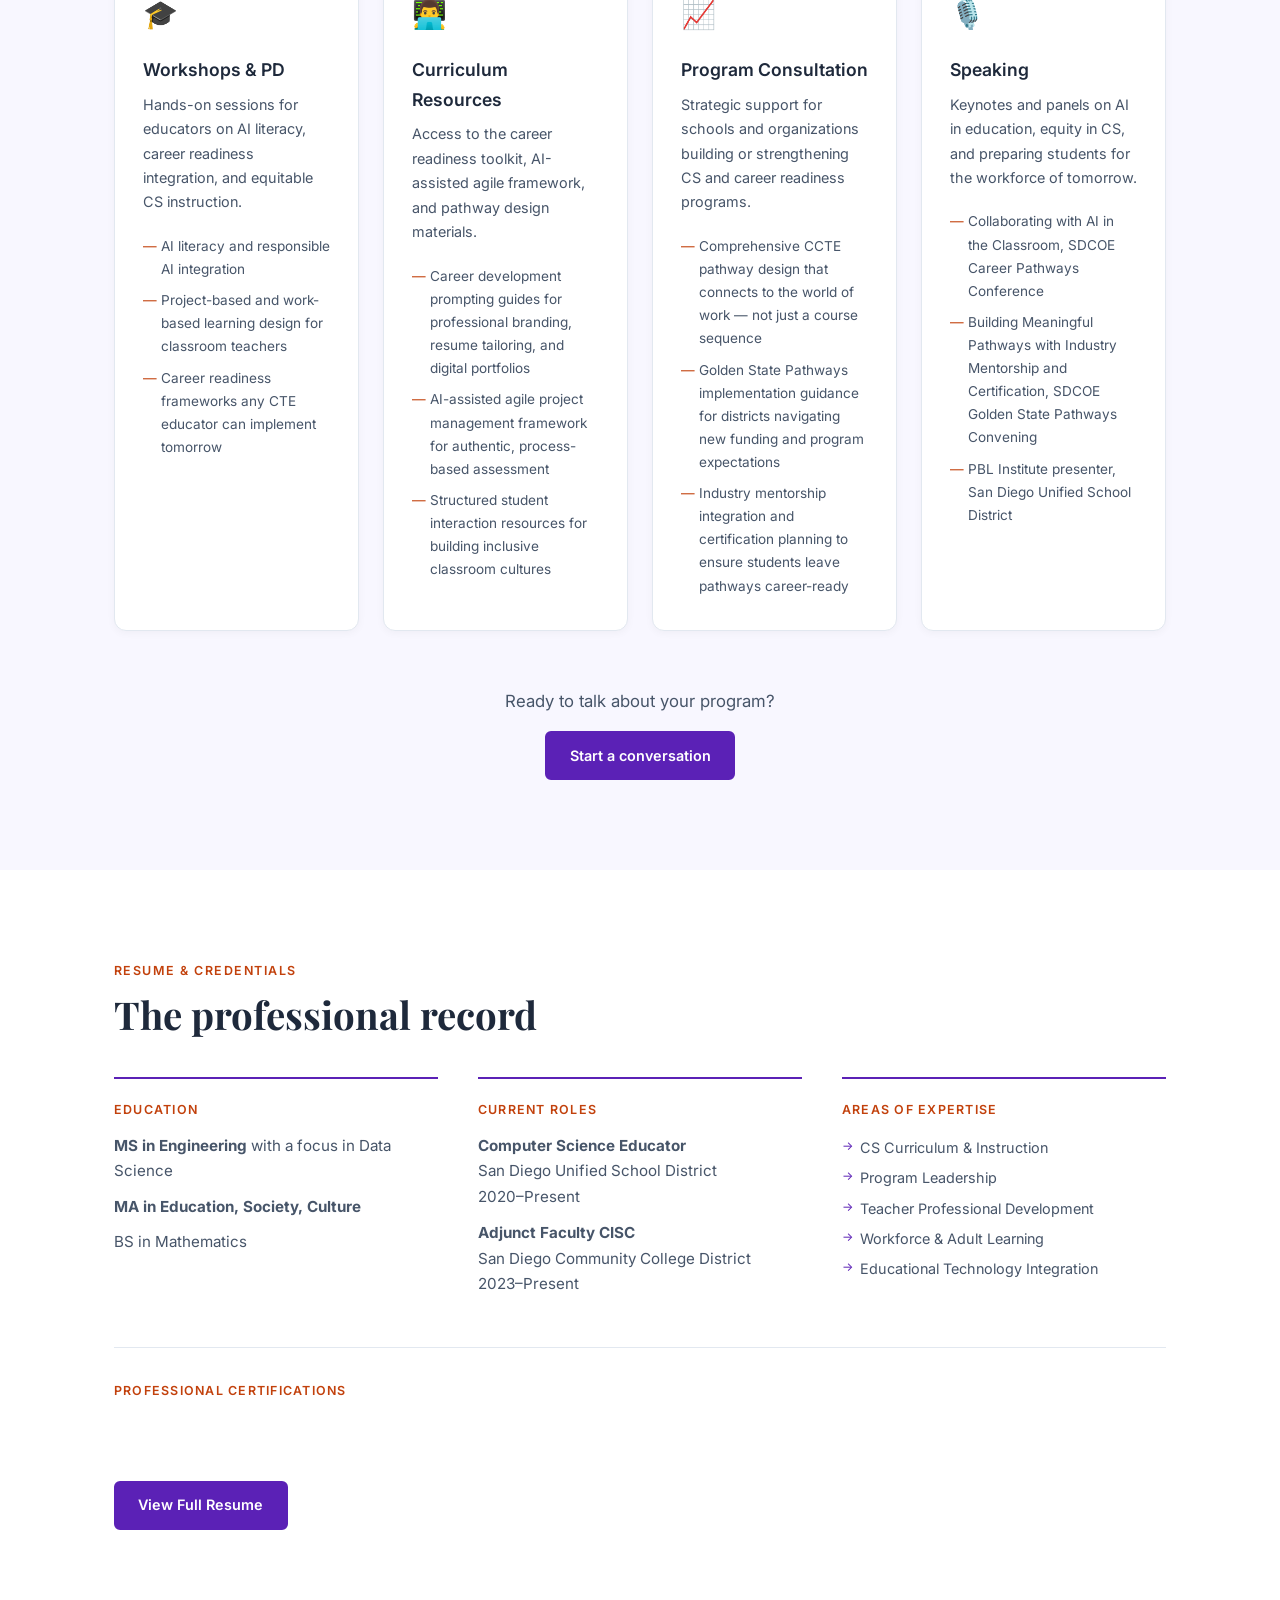
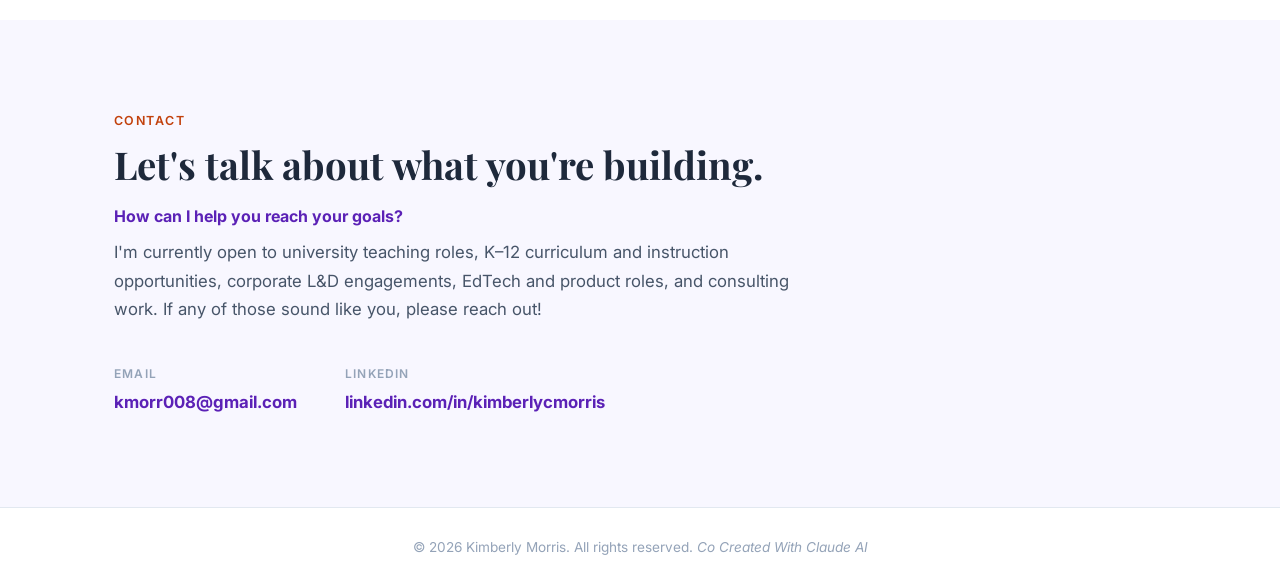
==== commit 81c2a7b6: "Add link to consulting contact page Added a link to the consulting contact page in the contact secti" ====
--- a/index.html
+++ b/index.html
@@ -261,6 +261,7 @@
         <div class="container">
             <p class="eyebrow">Contact</p>
             <h2>Let's talk about what you're building.</h2>
+            <a href="consulting_contact.html">How can I help you reach your goals?</a>
             <p class="section-intro">I'm currently open to university teaching roles, K–12 curriculum and instruction opportunities, corporate L&amp;D engagements, EdTech and product roles, and consulting work. If any of those sound like you, please reach out!</p>
 
             <div class="contact-options">
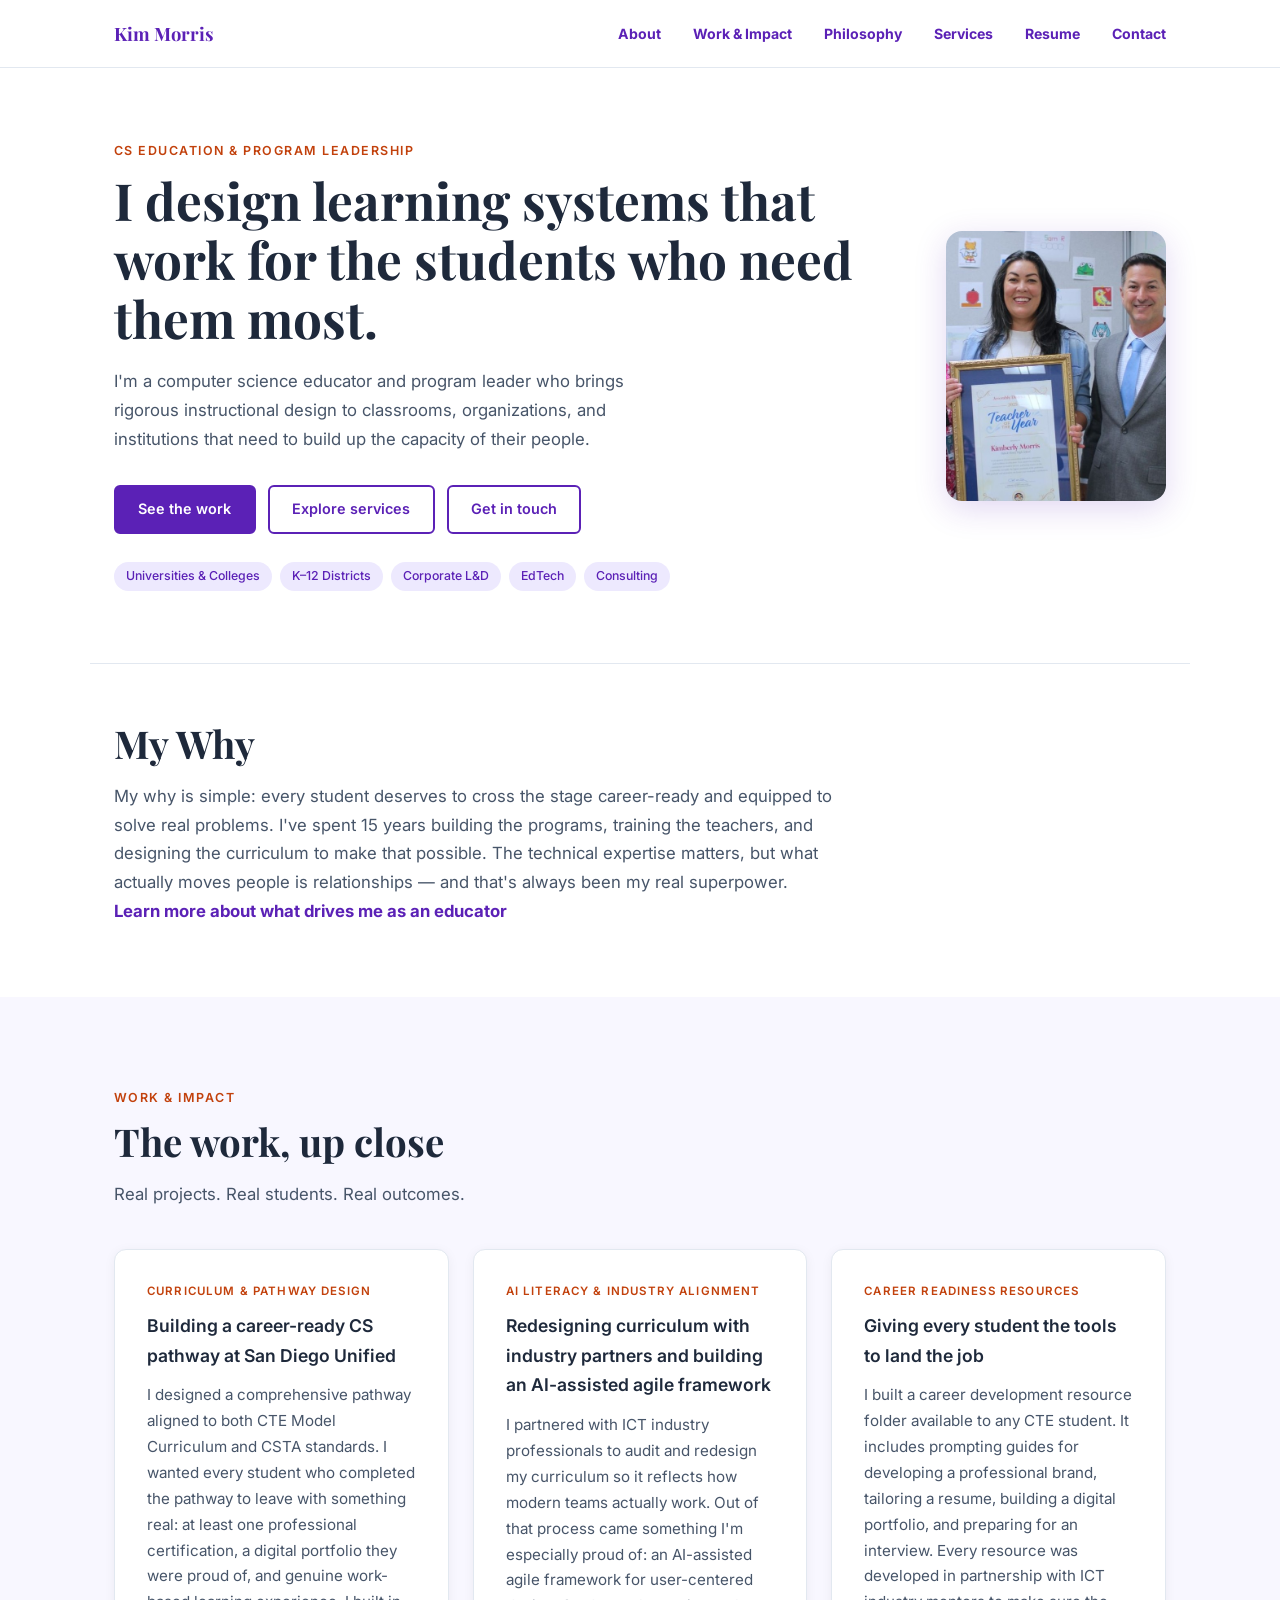
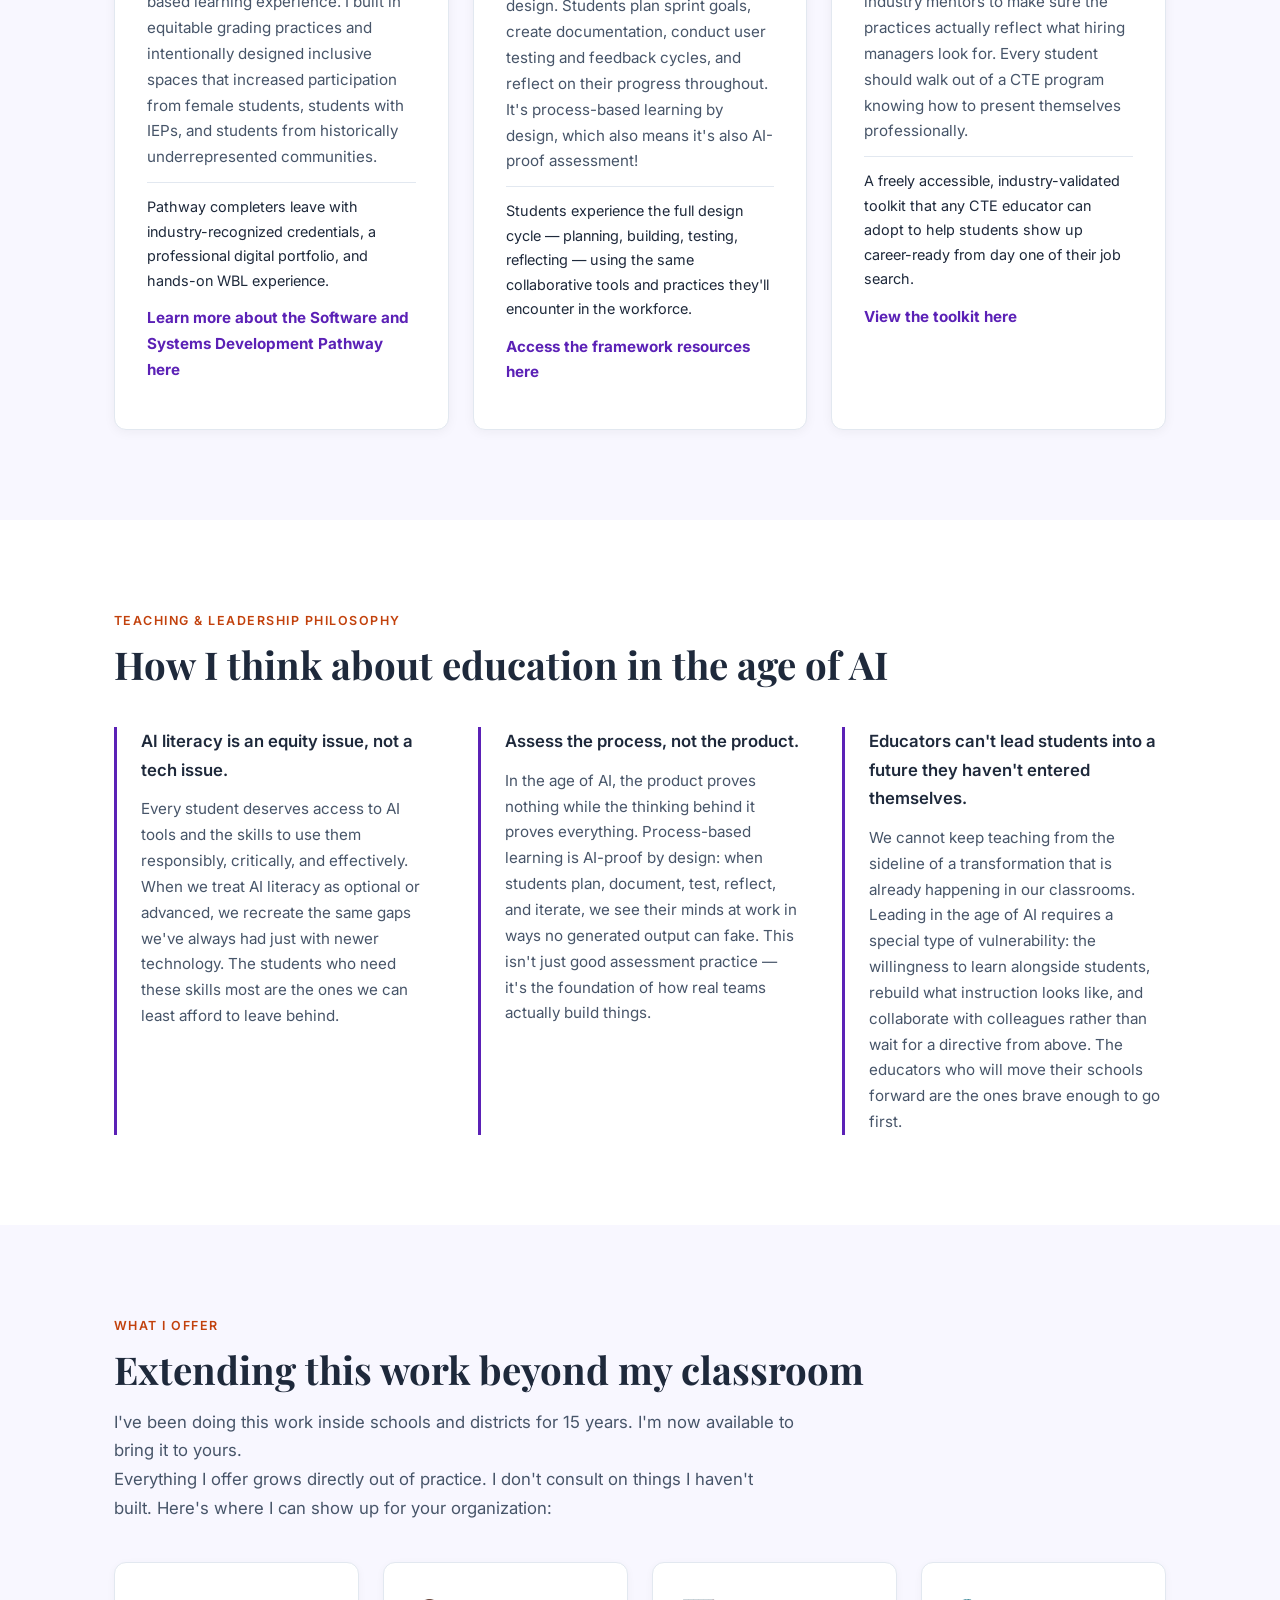
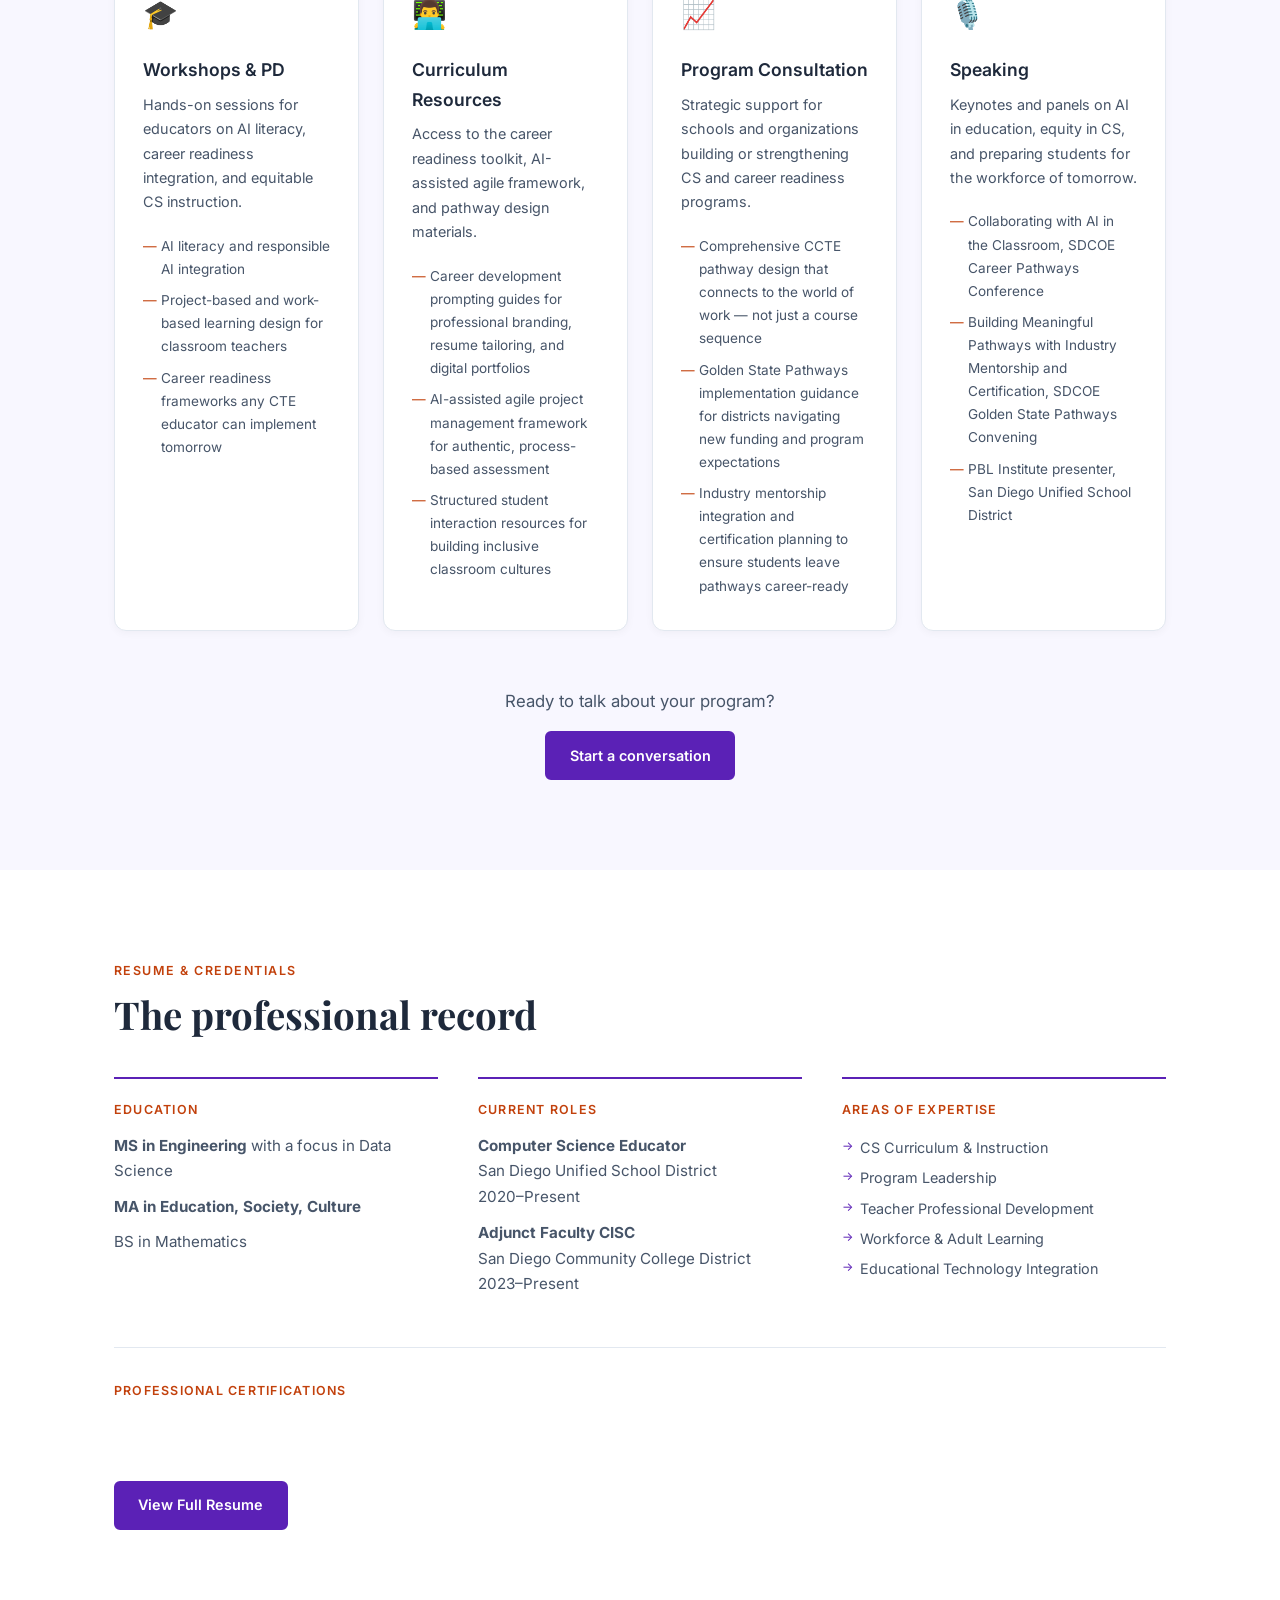
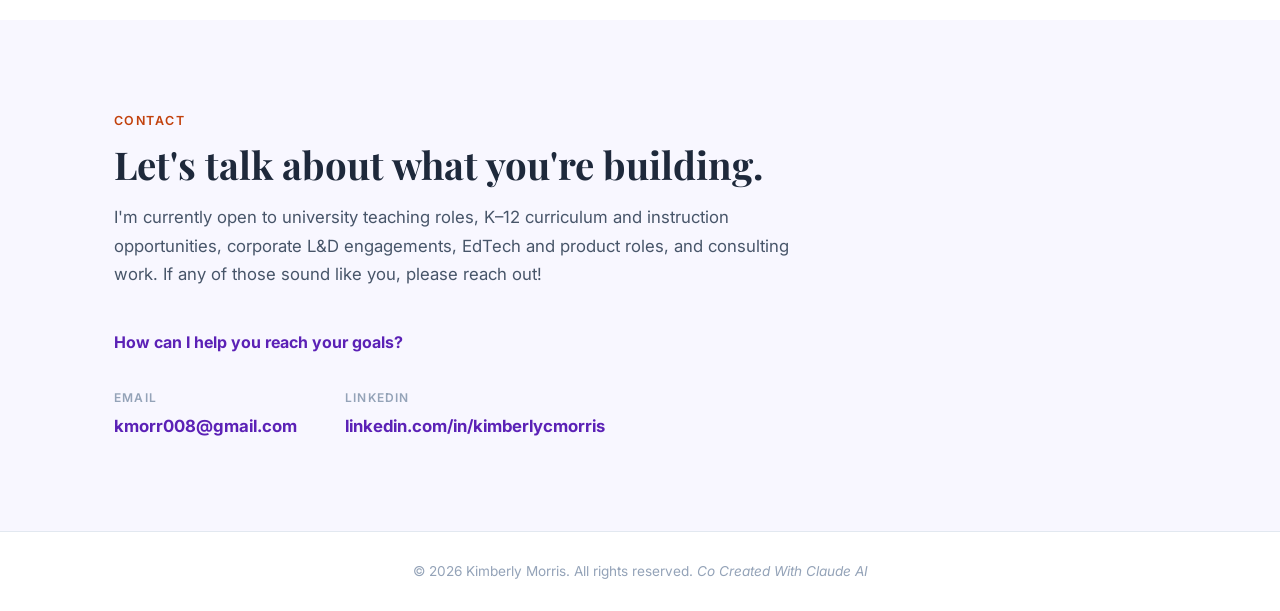
==== commit 7a90e50e: "Restore contact link in the contact section Re-add contact link for consulting inquiries." ====
--- a/index.html
+++ b/index.html
@@ -195,7 +195,7 @@
 
             <div class="services-cta">
                 <p>Ready to talk about your program?</p>
-                <a href="#contact" class="cta cta-primary">Start a conversation</a>
+                <a href="consulting_contact.html" class="cta cta-primary">Start a conversation</a>
             </div>
         </div>
     </section>
@@ -261,9 +261,9 @@
         <div class="container">
             <p class="eyebrow">Contact</p>
             <h2>Let's talk about what you're building.</h2>
+            <p class="section-intro">I'm currently open to university teaching roles, K–12 curriculum and instruction opportunities, corporate L&amp;D engagements, EdTech and product roles, and consulting work. If any of those sound like you, please reach out!</p>
             <a href="consulting_contact.html">How can I help you reach your goals?</a>
-            <p class="section-intro">I'm currently open to university teaching roles, K–12 curriculum and instruction opportunities, corporate L&amp;D engagements, EdTech and product roles, and consulting work. If any of those sound like you, please reach out!</p>
-
+            
             <div class="contact-options">
                 <div class="contact-item">
                     <span class="contact-label">Email</span>
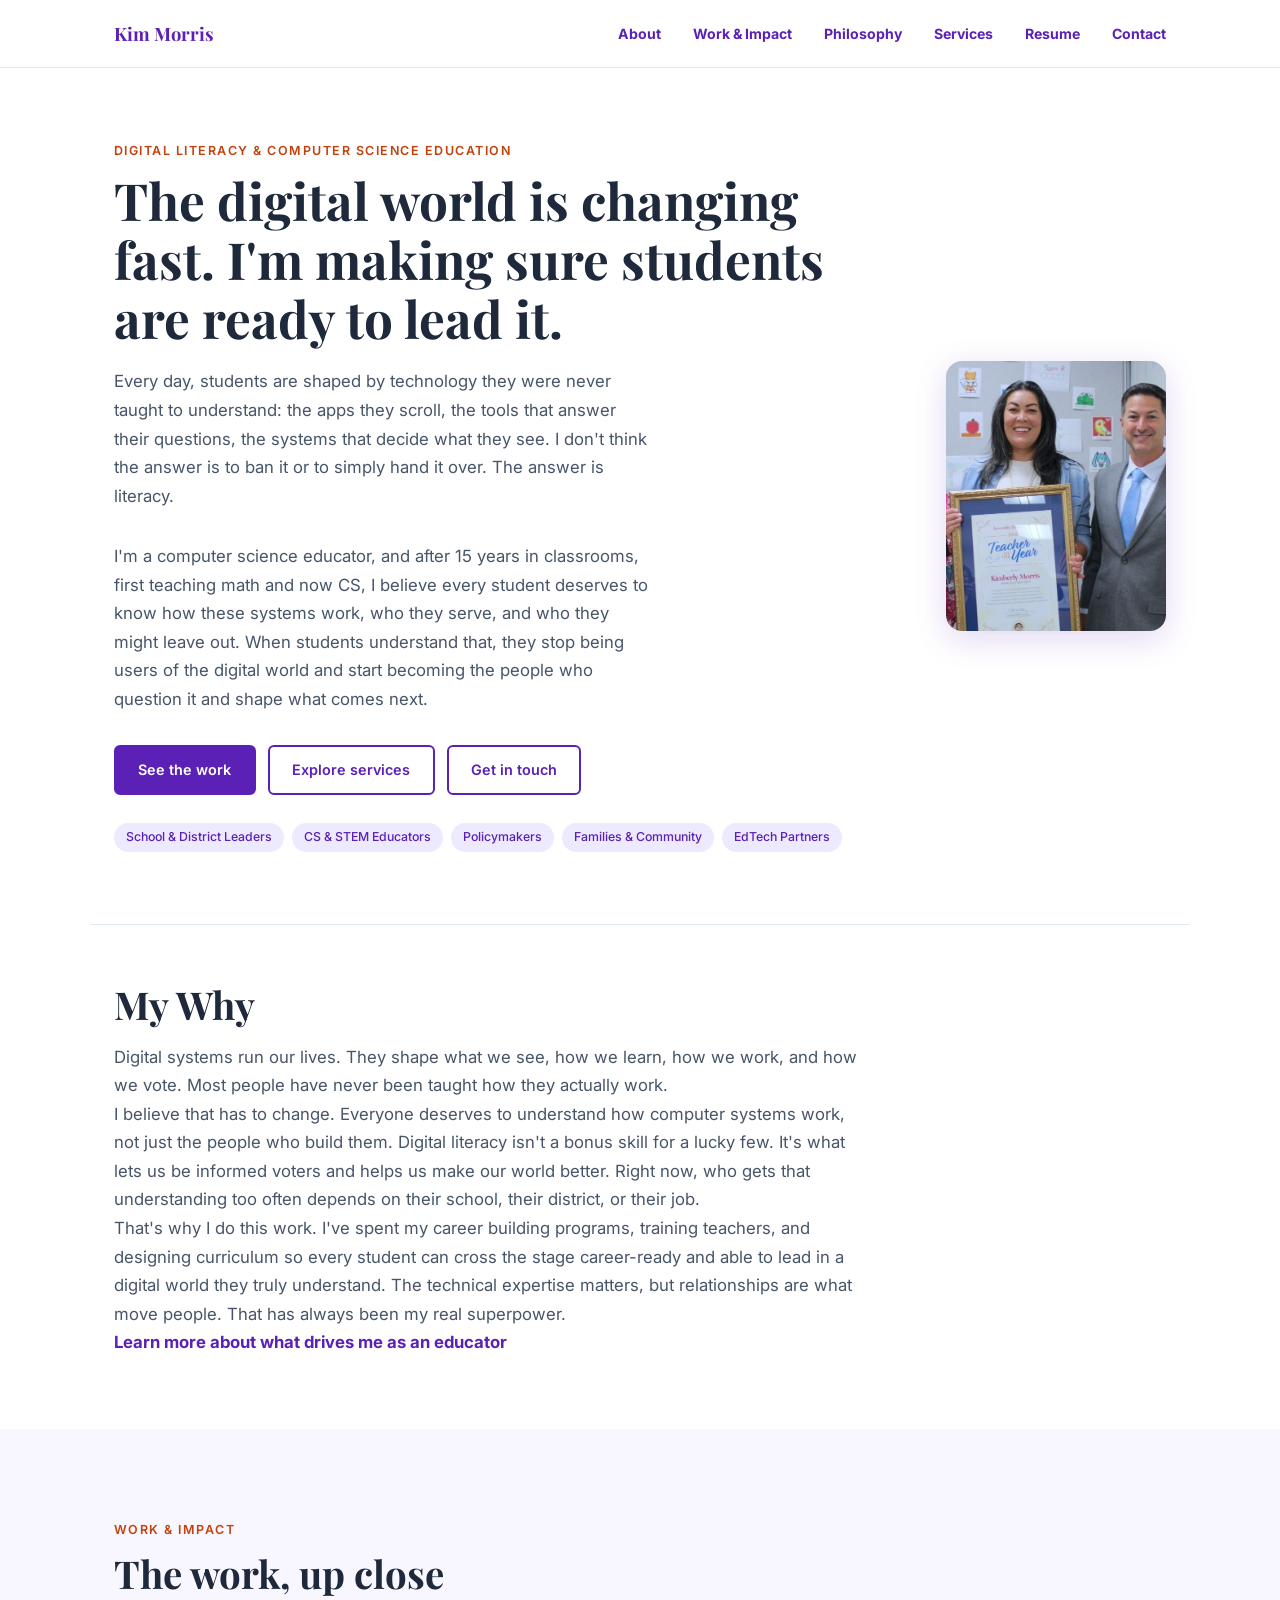
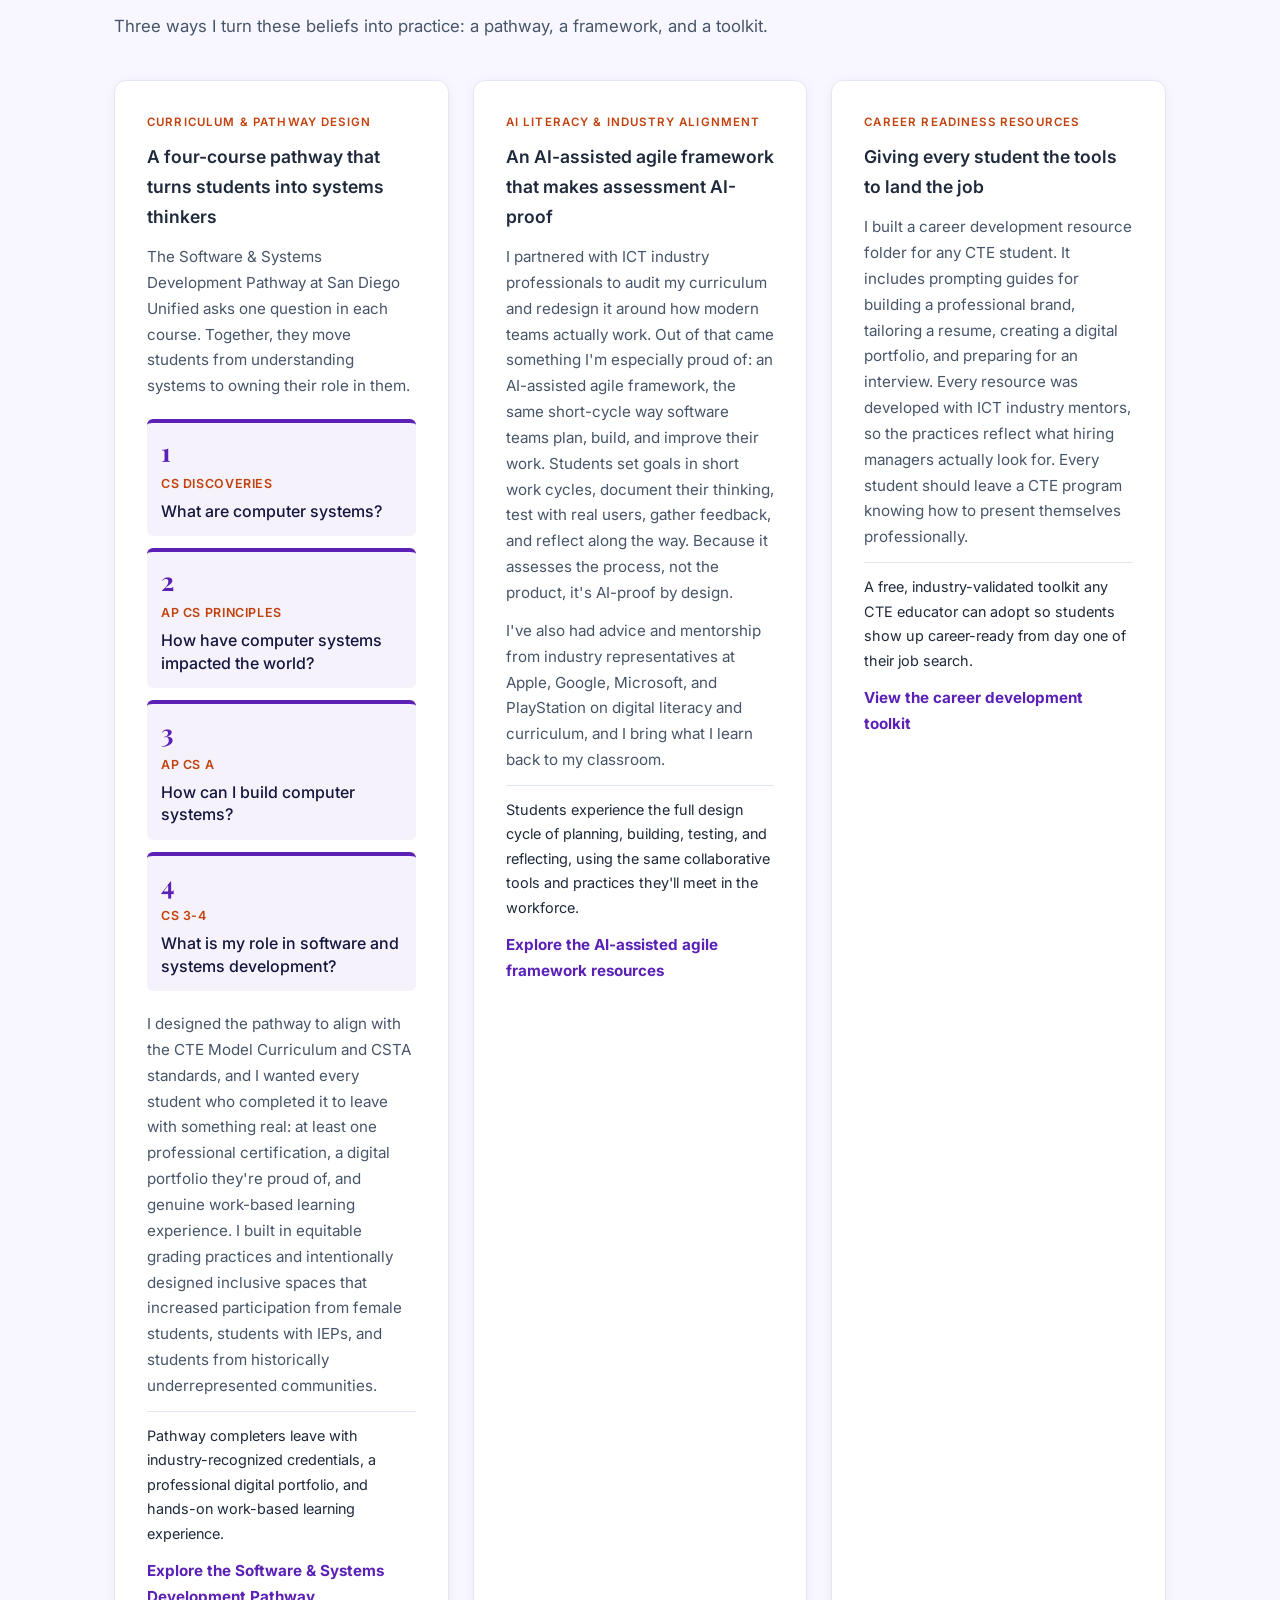
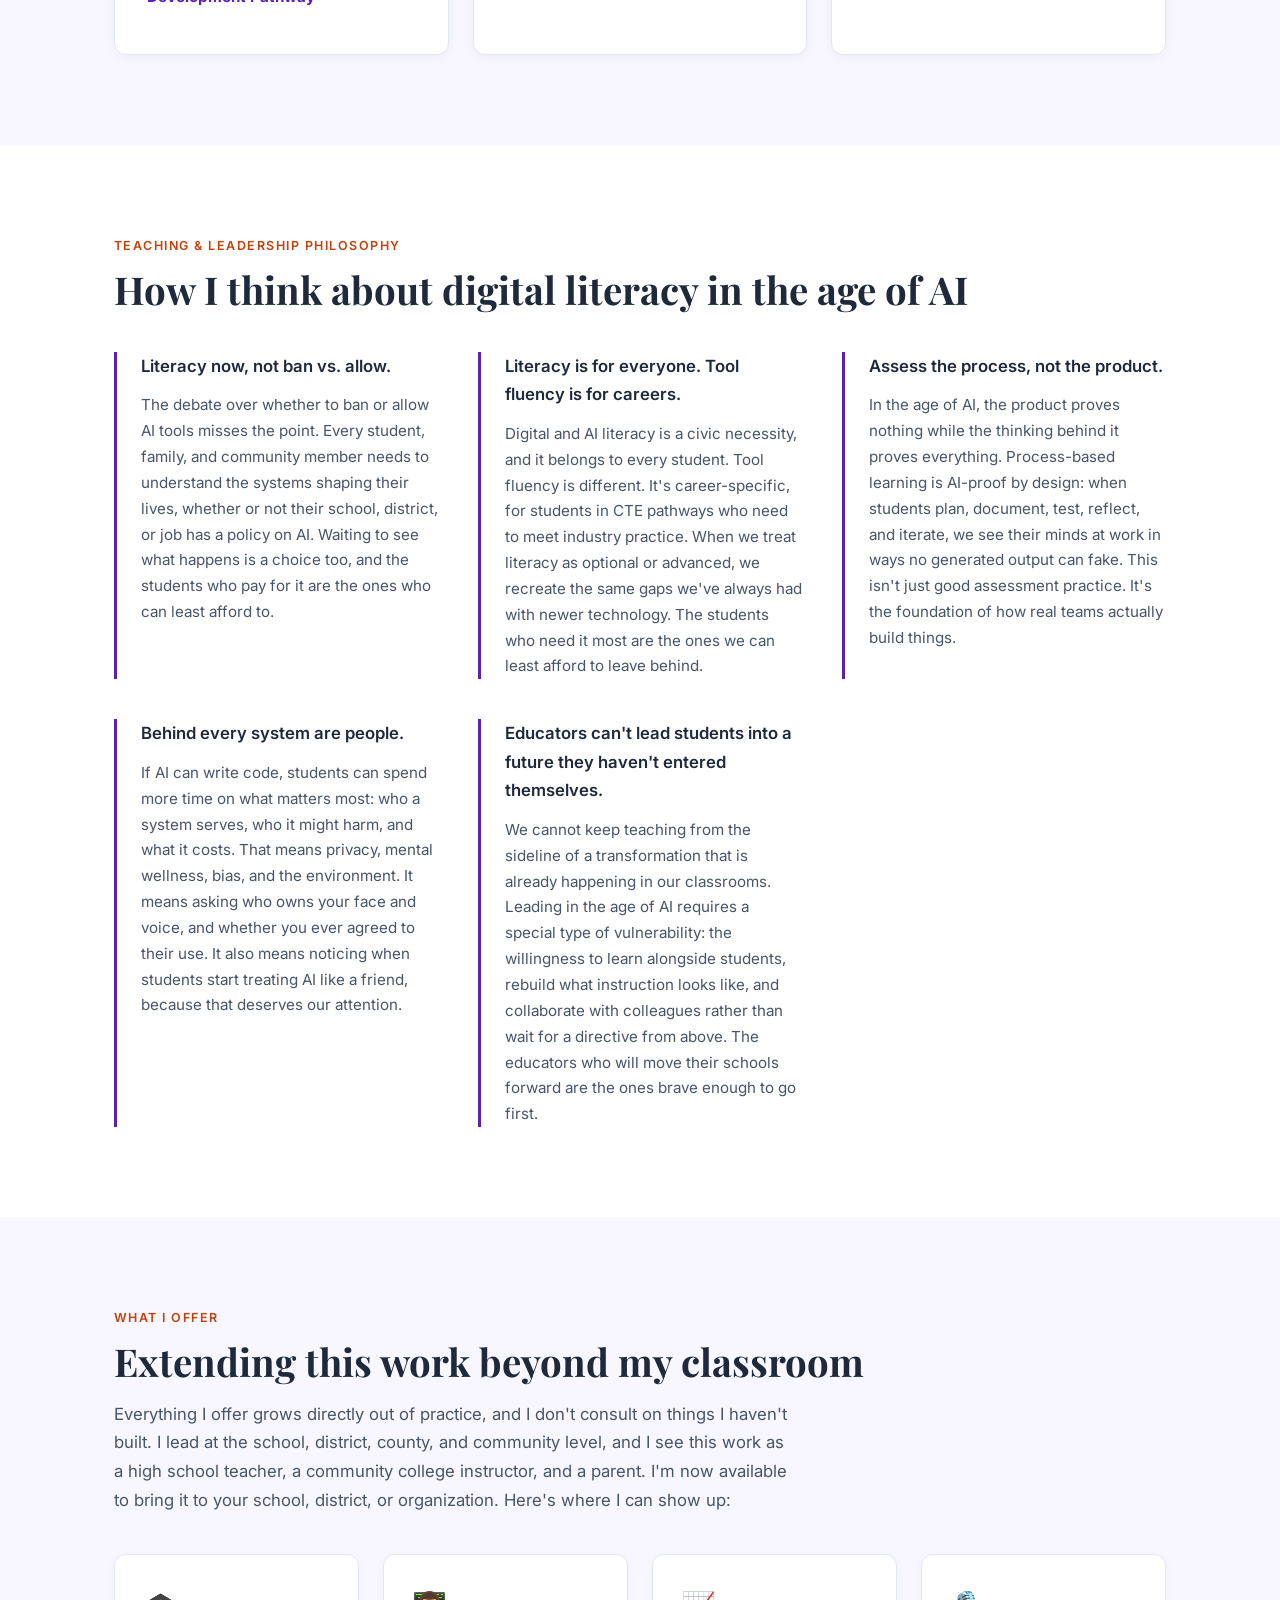
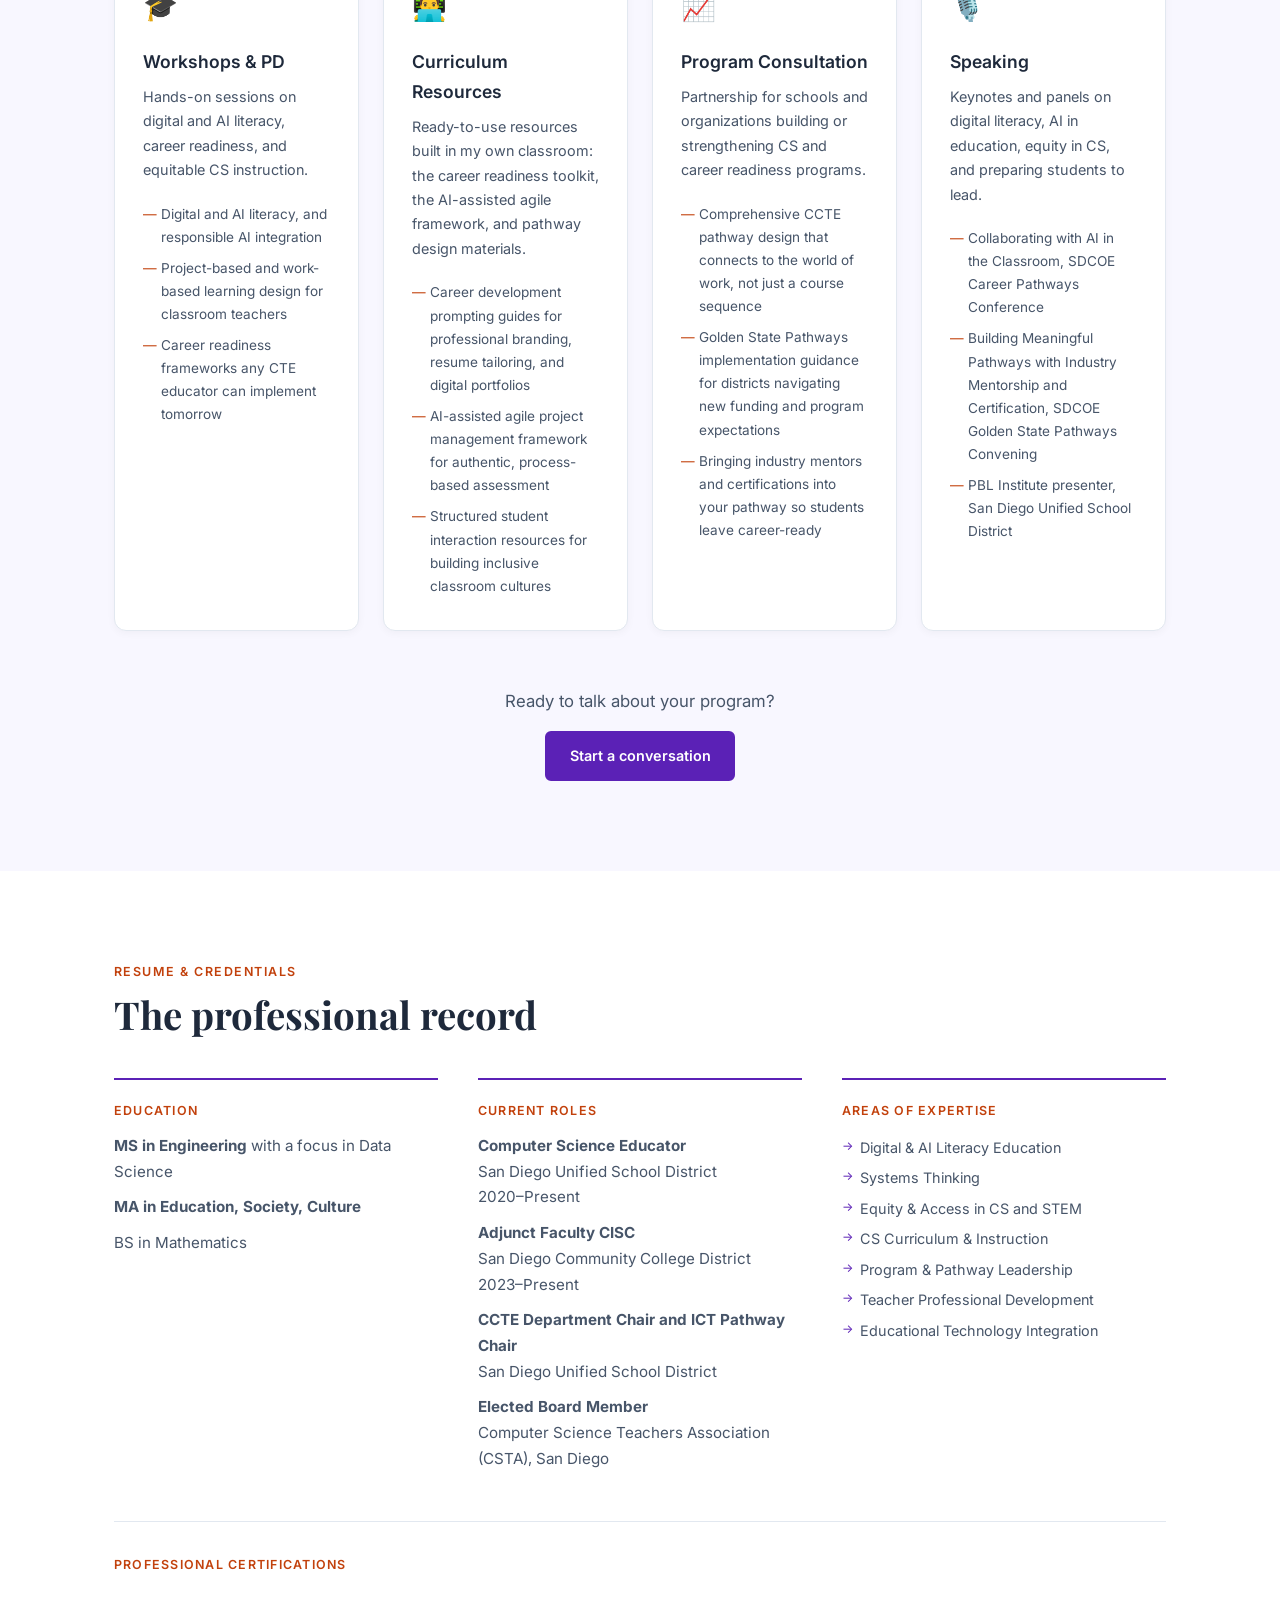
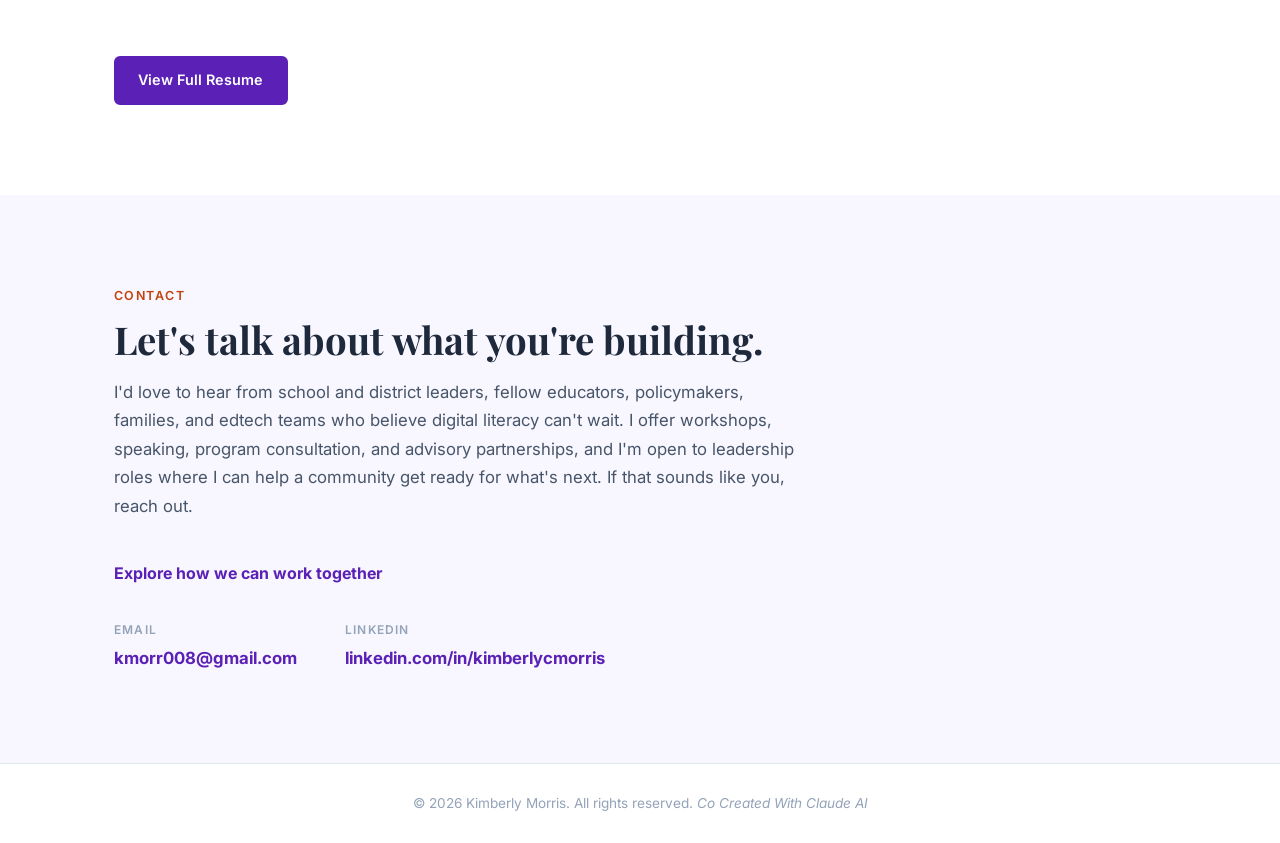
==== commit 9e44d22a: "Revise index.html for digital literacy focus Updated the title and meta description for improved cla" ====
--- a/index.html
+++ b/index.html
@@ -3,12 +3,56 @@
 <head>
     <meta charset="UTF-8">
     <meta name="viewport" content="width=device-width, initial-scale=1.0">
-    <title>Kim Morris — CS Education & Consulting</title>
-    <meta name="description" content="CS educator, program leader, and curriculum designer specializing in learning systems that work — in classrooms, organizations, and institutions.">
+    <title>Kim Morris | Digital Literacy Specialist &amp; CS Educator</title>
+    <meta name="description" content="Digital literacy specialist and computer science educator helping students, families, and school leaders understand the systems shaping the digital world, and lead them.">
     <link rel="preconnect" href="https://fonts.googleapis.com">
     <link rel="preconnect" href="https://fonts.gstatic.com" crossorigin>
     <link href="https://fonts.googleapis.com/css2?family=Playfair+Display:wght@400;700&family=Inter:wght@400;500;600&display=swap" rel="stylesheet">
     <link rel="stylesheet" href="style.css">
+    <style>
+        /* Pathway steps: four guiding questions (brand colors) */
+        .pathway-steps {
+            list-style: none;
+            counter-reset: step;
+            display: grid;
+            grid-template-columns: repeat(auto-fit, minmax(170px, 1fr));
+            gap: 12px;
+            padding: 0;
+            margin: 20px 0;
+        }
+        .pathway-steps li {
+            counter-increment: step;
+            padding: 16px 14px 14px;
+            border-top: 4px solid #5B21B6;
+            background: rgba(91, 33, 182, 0.06);
+            border-radius: 6px;
+        }
+        .pathway-steps li::before {
+            content: counter(step);
+            display: block;
+            font-family: 'Playfair Display', serif;
+            font-size: 1.6rem;
+            font-weight: 700;
+            color: #5B21B6;
+            line-height: 1;
+            margin-bottom: 8px;
+        }
+        .pathway-steps .step-course {
+            display: block;
+            font-size: 0.78rem;
+            font-weight: 600;
+            letter-spacing: 0.05em;
+            text-transform: uppercase;
+            color: #C2410C;
+            margin-bottom: 6px;
+        }
+        .pathway-steps .step-question {
+            display: block;
+            color: #12153D;
+            font-weight: 500;
+            line-height: 1.4;
+        }
+    </style>
 </head>
 <body>
 
@@ -36,20 +80,21 @@
     <section id="about" class="section hero">
         <div class="container hero-layout">
             <div class="hero-text">
-                <p class="eyebrow">CS Education &amp; Program Leadership</p>
-                <h1>I design learning systems that work for the students who need them most.</h1>
-                <p class="brand-statement">I'm a computer science educator and program leader who brings rigorous instructional design to classrooms, organizations, and institutions that need to build up the capacity of their people.</p>
+                <p class="eyebrow">Digital Literacy &amp; Computer Science Education</p>
+                <h1>The digital world is changing fast. I'm making sure students are ready to lead it.</h1>
+                <p class="brand-statement">Every day, students are shaped by technology they were never taught to understand: the apps they scroll, the tools that answer their questions, the systems that decide what they see. I don't think the answer is to ban it or to simply hand it over. The answer is literacy.</p>
+                <p class="brand-statement">I'm a computer science educator, and after 15 years in classrooms, first teaching math and now CS, I believe every student deserves to know how these systems work, who they serve, and who they might leave out. When students understand that, they stop being users of the digital world and start becoming the people who question it and shape what comes next.</p>
                 <div class="cta-group">
                     <a href="#work" class="cta cta-primary">See the work</a>
                     <a href="#services" class="cta cta-secondary">Explore services</a>
                     <a href="#contact" class="cta cta-secondary">Get in touch</a>
                 </div>
                 <div class="audience-tags">
-                    <span>Universities &amp; Colleges</span>
-                    <span>K–12 Districts</span>
-                    <span>Corporate L&amp;D</span>
-                    <span>EdTech</span>
-                    <span>Consulting</span>
+                    <span>School &amp; District Leaders</span>
+                    <span>CS &amp; STEM Educators</span>
+                    <span>Policymakers</span>
+                    <span>Families &amp; Community</span>
+                    <span>EdTech Partners</span>
                 </div>
             </div>
             <div class="hero-image">
@@ -59,7 +104,9 @@
 
         <div class="container why-block">
             <h2>My Why</h2>
-            <p>My why is simple: every student deserves to cross the stage career-ready and equipped to solve real problems. I've spent 15 years building the programs, training the teachers, and designing the curriculum to make that possible. The technical expertise matters, but what actually moves people is relationships — and that's always been my real superpower.</p>
+            <p>Digital systems run our lives. They shape what we see, how we learn, how we work, and how we vote. Most people have never been taught how they actually work.</p>
+            <p>I believe that has to change. Everyone deserves to understand how computer systems work, not just the people who build them. Digital literacy isn't a bonus skill for a lucky few. It's what lets us be informed voters and helps us make our world better. Right now, who gets that understanding too often depends on their school, their district, or their job.</p>
+            <p>That's why I do this work. I've spent my career building programs, training teachers, and designing curriculum so every student can cross the stage career-ready and able to lead in a digital world they truly understand. The technical expertise matters, but relationships are what move people. That has always been my real superpower.</p>
             <p><a href="https://www.youtube.com/watch?v=Sw0pLftEIDc" target="_blank" rel="noreferrer noopener">Learn more about what drives me as an educator</a></p>
         </div>
     </section>
@@ -71,32 +118,52 @@
         <div class="container">
             <p class="eyebrow">Work &amp; Impact</p>
             <h2>The work, up close</h2>
-            <p class="section-intro">Real projects. Real students. Real outcomes.</p>
+            <p class="section-intro">Three ways I turn these beliefs into practice: a pathway, a framework, and a toolkit.</p>
 
             <div class="case-study-grid">
 
                 <article class="case-study">
-                    <div class="case-tag">Curriculum & Pathway Design</div>
-                    <h3>Building a career-ready CS pathway at San Diego Unified</h3>
-                    <p>I designed a comprehensive pathway aligned to both CTE Model Curriculum and CSTA standards. I wanted every student who completed the pathway to leave with something real: at least one professional certification, a digital portfolio they were proud of, and genuine work-based learning experience. I built in equitable grading practices and intentionally designed inclusive spaces that increased participation from female students, students with IEPs, and students from historically underrepresented communities.</p>
-                    <p class="case-outcome">Pathway completers leave with industry-recognized credentials, a professional digital portfolio, and hands-on WBL experience.</p>
-                    <p><a href="SSDPathway.html">Learn more about the Software and Systems Development Pathway here</a></p>
+                    <div class="case-tag">Curriculum &amp; Pathway Design</div>
+                    <h3>A four-course pathway that turns students into systems thinkers</h3>
+                    <p>The Software &amp; Systems Development Pathway at San Diego Unified asks one question in each course. Together, they move students from understanding systems to owning their role in them.</p>
+                    <ol class="pathway-steps">
+                        <li>
+                            <span class="step-course">CS Discoveries</span>
+                            <span class="step-question">What are computer systems?</span>
+                        </li>
+                        <li>
+                            <span class="step-course">AP CS Principles</span>
+                            <span class="step-question">How have computer systems impacted the world?</span>
+                        </li>
+                        <li>
+                            <span class="step-course">AP CS A</span>
+                            <span class="step-question">How can I build computer systems?</span>
+                        </li>
+                        <li>
+                            <span class="step-course">CS 3-4</span>
+                            <span class="step-question">What is my role in software and systems development?</span>
+                        </li>
+                    </ol>
+                    <p>I designed the pathway to align with the CTE Model Curriculum and CSTA standards, and I wanted every student who completed it to leave with something real: at least one professional certification, a digital portfolio they're proud of, and genuine work-based learning experience. I built in equitable grading practices and intentionally designed inclusive spaces that increased participation from female students, students with IEPs, and students from historically underrepresented communities.</p>
+                    <p class="case-outcome">Pathway completers leave with industry-recognized credentials, a professional digital portfolio, and hands-on work-based learning experience.</p>
+                    <p><a href="SSDPathway.html">Explore the Software &amp; Systems Development Pathway</a></p>
                 </article>
 
                 <article class="case-study">
-                    <div class="case-tag">AI Literacy & Industry Alignment</div>
-                    <h3>Redesigning curriculum with industry partners and building an AI-assisted agile framework</h3>
-                    <p>I partnered with ICT industry professionals to audit and redesign my curriculum so it reflects how modern teams actually work. Out of that process came something I'm especially proud of: an AI-assisted agile framework for user-centered design. Students plan sprint goals, create documentation, conduct user testing and feedback cycles, and reflect on their progress throughout. It's process-based learning by design, which also means it's also AI-proof assessment! </p>
-                    <p class="case-outcome">Students experience the full design cycle — planning, building, testing, reflecting — using the same collaborative tools and practices they'll encounter in the workforce.</p>
-                    <p><a href="agile-framework.html">Access the framework resources here</a></p>
+                    <div class="case-tag">AI Literacy &amp; Industry Alignment</div>
+                    <h3>An AI-assisted agile framework that makes assessment AI-proof</h3>
+                    <p>I partnered with ICT industry professionals to audit my curriculum and redesign it around how modern teams actually work. Out of that came something I'm especially proud of: an AI-assisted agile framework, the same short-cycle way software teams plan, build, and improve their work. Students set goals in short work cycles, document their thinking, test with real users, gather feedback, and reflect along the way. Because it assesses the process, not the product, it's AI-proof by design.</p>
+                    <p>I've also had advice and mentorship from industry representatives at Apple, Google, Microsoft, and PlayStation on digital literacy and curriculum, and I bring what I learn back to my classroom.</p>
+                    <p class="case-outcome">Students experience the full design cycle of planning, building, testing, and reflecting, using the same collaborative tools and practices they'll meet in the workforce.</p>
+                    <p><a href="agile-framework.html">Explore the AI-assisted agile framework resources</a></p>
                 </article>
 
                 <article class="case-study">
                     <div class="case-tag">Career Readiness Resources</div>
                     <h3>Giving every student the tools to land the job</h3>
-                    <p>I built a career development resource folder available to any CTE student. It includes prompting guides for developing a professional brand, tailoring a resume, building a digital portfolio, and preparing for an interview. Every resource was developed in partnership with ICT industry mentors to make sure the practices actually reflect what hiring managers look for. Every student should walk out of a CTE program knowing how to present themselves professionally.</p>
-                    <p class="case-outcome">A freely accessible, industry-validated toolkit that any CTE educator can adopt to help students show up career-ready from day one of their job search.</p>
-                    <p><a href="career-dev-toolkit.html">View the toolkit here</a></p>
+                    <p>I built a career development resource folder for any CTE student. It includes prompting guides for building a professional brand, tailoring a resume, creating a digital portfolio, and preparing for an interview. Every resource was developed with ICT industry mentors, so the practices reflect what hiring managers actually look for. Every student should leave a CTE program knowing how to present themselves professionally.</p>
+                    <p class="case-outcome">A free, industry-validated toolkit any CTE educator can adopt so students show up career-ready from day one of their job search.</p>
+                    <p><a href="career-dev-toolkit.html">View the career development toolkit</a></p>
                 </article>
 
             </div>
@@ -109,18 +176,28 @@
     <section id="philosophy" class="section">
         <div class="container">
             <p class="eyebrow">Teaching &amp; Leadership Philosophy</p>
-            <h2>How I think about education in the age of AI</h2>
+            <h2>How I think about digital literacy in the age of AI</h2>
 
             <div class="philosophy-pillars">
 
                 <div class="philosophy-pillar">
-                    <h3>AI literacy is an equity issue, not a tech issue.</h3>
-                    <p>Every student deserves access to AI tools and the skills to use them responsibly, critically, and effectively. When we treat AI literacy as optional or advanced, we recreate the same gaps we've always had just with newer technology. The students who need these skills most are the ones we can least afford to leave behind.</p>
+                    <h3>Literacy now, not ban vs. allow.</h3>
+                    <p>The debate over whether to ban or allow AI tools misses the point. Every student, family, and community member needs to understand the systems shaping their lives, whether or not their school, district, or job has a policy on AI. Waiting to see what happens is a choice too, and the students who pay for it are the ones who can least afford to.</p>
+                </div>
+
+                <div class="philosophy-pillar">
+                    <h3>Literacy is for everyone. Tool fluency is for careers.</h3>
+                    <p>Digital and AI literacy is a civic necessity, and it belongs to every student. Tool fluency is different. It's career-specific, for students in CTE pathways who need to meet industry practice. When we treat literacy as optional or advanced, we recreate the same gaps we've always had with newer technology. The students who need it most are the ones we can least afford to leave behind.</p>
                 </div>
 
                 <div class="philosophy-pillar">
                     <h3>Assess the process, not the product.</h3>
-                    <p>In the age of AI, the product proves nothing while the thinking behind it proves everything. Process-based learning is AI-proof by design: when students plan, document, test, reflect, and iterate, we see their minds at work in ways no generated output can fake. This isn't just good assessment practice — it's the foundation of how real teams actually build things.</p>
+                    <p>In the age of AI, the product proves nothing while the thinking behind it proves everything. Process-based learning is AI-proof by design: when students plan, document, test, reflect, and iterate, we see their minds at work in ways no generated output can fake. This isn't just good assessment practice. It's the foundation of how real teams actually build things.</p>
+                </div>
+
+                <div class="philosophy-pillar">
+                    <h3>Behind every system are people.</h3>
+                    <p>If AI can write code, students can spend more time on what matters most: who a system serves, who it might harm, and what it costs. That means privacy, mental wellness, bias, and the environment. It means asking who owns your face and voice, and whether you ever agreed to their use. It also means noticing when students start treating AI like a friend, because that deserves our attention.</p>
                 </div>
 
                 <div class="philosophy-pillar">
@@ -139,18 +216,16 @@
         <div class="container">
             <p class="eyebrow">What I offer</p>
             <h2>Extending this work beyond my classroom</h2>
-            <p class="section-intro">I've been doing this work inside schools and districts for 15 years. I'm now available to bring it to yours.
-                <br>Everything I offer grows directly out of practice. I don't consult on things I haven't built. Here's where I can show up for your organization:
-            </p>
+            <p class="section-intro">Everything I offer grows directly out of practice, and I don't consult on things I haven't built. I lead at the school, district, county, and community level, and I see this work as a high school teacher, a community college instructor, and a parent. I'm now available to bring it to your school, district, or organization. Here's where I can show up:</p>
 
             <div class="services-grid">
 
                 <div class="service-card">
                     <div class="service-icon">&#127891;</div>
-                    <h3>Workshops & PD</h3>
-                    <p>Hands-on sessions for educators on AI literacy, career readiness integration, and equitable CS instruction.</p>
-                    <ul>
-                        <li>AI literacy and responsible AI integration</li>
+                    <h3>Workshops &amp; PD</h3>
+                    <p>Hands-on sessions on digital and AI literacy, career readiness, and equitable CS instruction.</p>
+                    <ul>
+                        <li>Digital and AI literacy, and responsible AI integration</li>
                         <li>Project-based and work-based learning design for classroom teachers</li>
                         <li>Career readiness frameworks any CTE educator can implement tomorrow</li>
                     </ul>
@@ -159,7 +234,7 @@
                 <div class="service-card">
                     <div class="service-icon">&#128104;&#8205;&#128187;</div>
                     <h3>Curriculum Resources</h3>
-                    <p>Access to the career readiness toolkit, AI-assisted agile framework, and pathway design materials.</p>
+                    <p>Ready-to-use resources built in my own classroom: the career readiness toolkit, the AI-assisted agile framework, and pathway design materials.</p>
                     <ul>
                         <li>Career development prompting guides for professional branding, resume tailoring, and digital portfolios</li>
                         <li>AI-assisted agile project management framework for authentic, process-based assessment</li>
@@ -170,20 +245,18 @@
                 <div class="service-card">
                     <div class="service-icon">&#128200;</div>
                     <h3>Program Consultation</h3>
-                    <p>Strategic support for schools and organizations building or strengthening CS and career readiness programs.</p>
-                    <ul>
-                        <li>Comprehensive CCTE pathway design that connects to the world of work — not just a course sequence</li>
+                    <p>Partnership for schools and organizations building or strengthening CS and career readiness programs.</p>
+                    <ul>
+                        <li>Comprehensive CCTE pathway design that connects to the world of work, not just a course sequence</li>
                         <li>Golden State Pathways implementation guidance for districts navigating new funding and program expectations</li>
-                        <li>Industry mentorship integration and certification planning to ensure students leave pathways career-ready</li>
-                    </ul>
-                </div>
-
-                
+                        <li>Bringing industry mentors and certifications into your pathway so students leave career-ready</li>
+                    </ul>
+                </div>
 
                 <div class="service-card">
                     <div class="service-icon">&#127897;&#65039;</div>
                     <h3>Speaking</h3>
-                    <p>Keynotes and panels on AI in education, equity in CS, and preparing students for the workforce of tomorrow.</p>
+                    <p>Keynotes and panels on digital literacy, AI in education, equity in CS, and preparing students to lead.</p>
                     <ul>
                         <li>Collaborating with AI in the Classroom, SDCOE Career Pathways Conference</li>
                         <li>Building Meaningful Pathways with Industry Mentorship and Certification, SDCOE Golden State Pathways Convening</li>
@@ -219,17 +292,21 @@
 
                 <div class="credential">
                     <h3>Current Roles</h3>
-                    <p><strong></b>Computer Science Educator</strong><br>San Diego Unified School District<br>2020–Present</p>
+                    <p><strong>Computer Science Educator</strong><br>San Diego Unified School District<br>2020–Present</p>
                     <p><strong>Adjunct Faculty CISC</strong><br>San Diego Community College District<br>2023–Present</p>
+                    <p><strong>CCTE Department Chair and ICT Pathway Chair</strong><br>San Diego Unified School District</p>
+                    <p><strong>Elected Board Member</strong><br>Computer Science Teachers Association (CSTA), San Diego</p>
                 </div>
 
                 <div class="credential">
                     <h3>Areas of Expertise</h3>
                     <ul>
+                        <li>Digital &amp; AI Literacy Education</li>
+                        <li>Systems Thinking</li>
+                        <li>Equity &amp; Access in CS and STEM</li>
                         <li>CS Curriculum &amp; Instruction</li>
-                        <li>Program Leadership</li>
+                        <li>Program &amp; Pathway Leadership</li>
                         <li>Teacher Professional Development</li>
-                        <li>Workforce &amp; Adult Learning</li>
                         <li>Educational Technology Integration</li>
                     </ul>
                 </div>
@@ -261,9 +338,9 @@
         <div class="container">
             <p class="eyebrow">Contact</p>
             <h2>Let's talk about what you're building.</h2>
-            <p class="section-intro">I'm currently open to university teaching roles, K–12 curriculum and instruction opportunities, corporate L&amp;D engagements, EdTech and product roles, and consulting work. If any of those sound like you, please reach out!</p>
-            <a href="consulting_contact.html">How can I help you reach your goals?</a>
-            
+            <p class="section-intro">I'd love to hear from school and district leaders, fellow educators, policymakers, families, and edtech teams who believe digital literacy can't wait. I offer workshops, speaking, program consultation, and advisory partnerships, and I'm open to leadership roles where I can help a community get ready for what's next. If that sounds like you, reach out.</p>
+            <a href="consulting_contact.html">Explore how we can work together</a>
+
             <div class="contact-options">
                 <div class="contact-item">
                     <span class="contact-label">Email</span>
@@ -283,7 +360,7 @@
     <footer class="site-footer">
         <div class="container">
             <p>&copy; 2026 Kimberly Morris. All rights reserved. <i>Co Created With Claude AI</i></p>
-            
+
         </div>
     </footer>
 
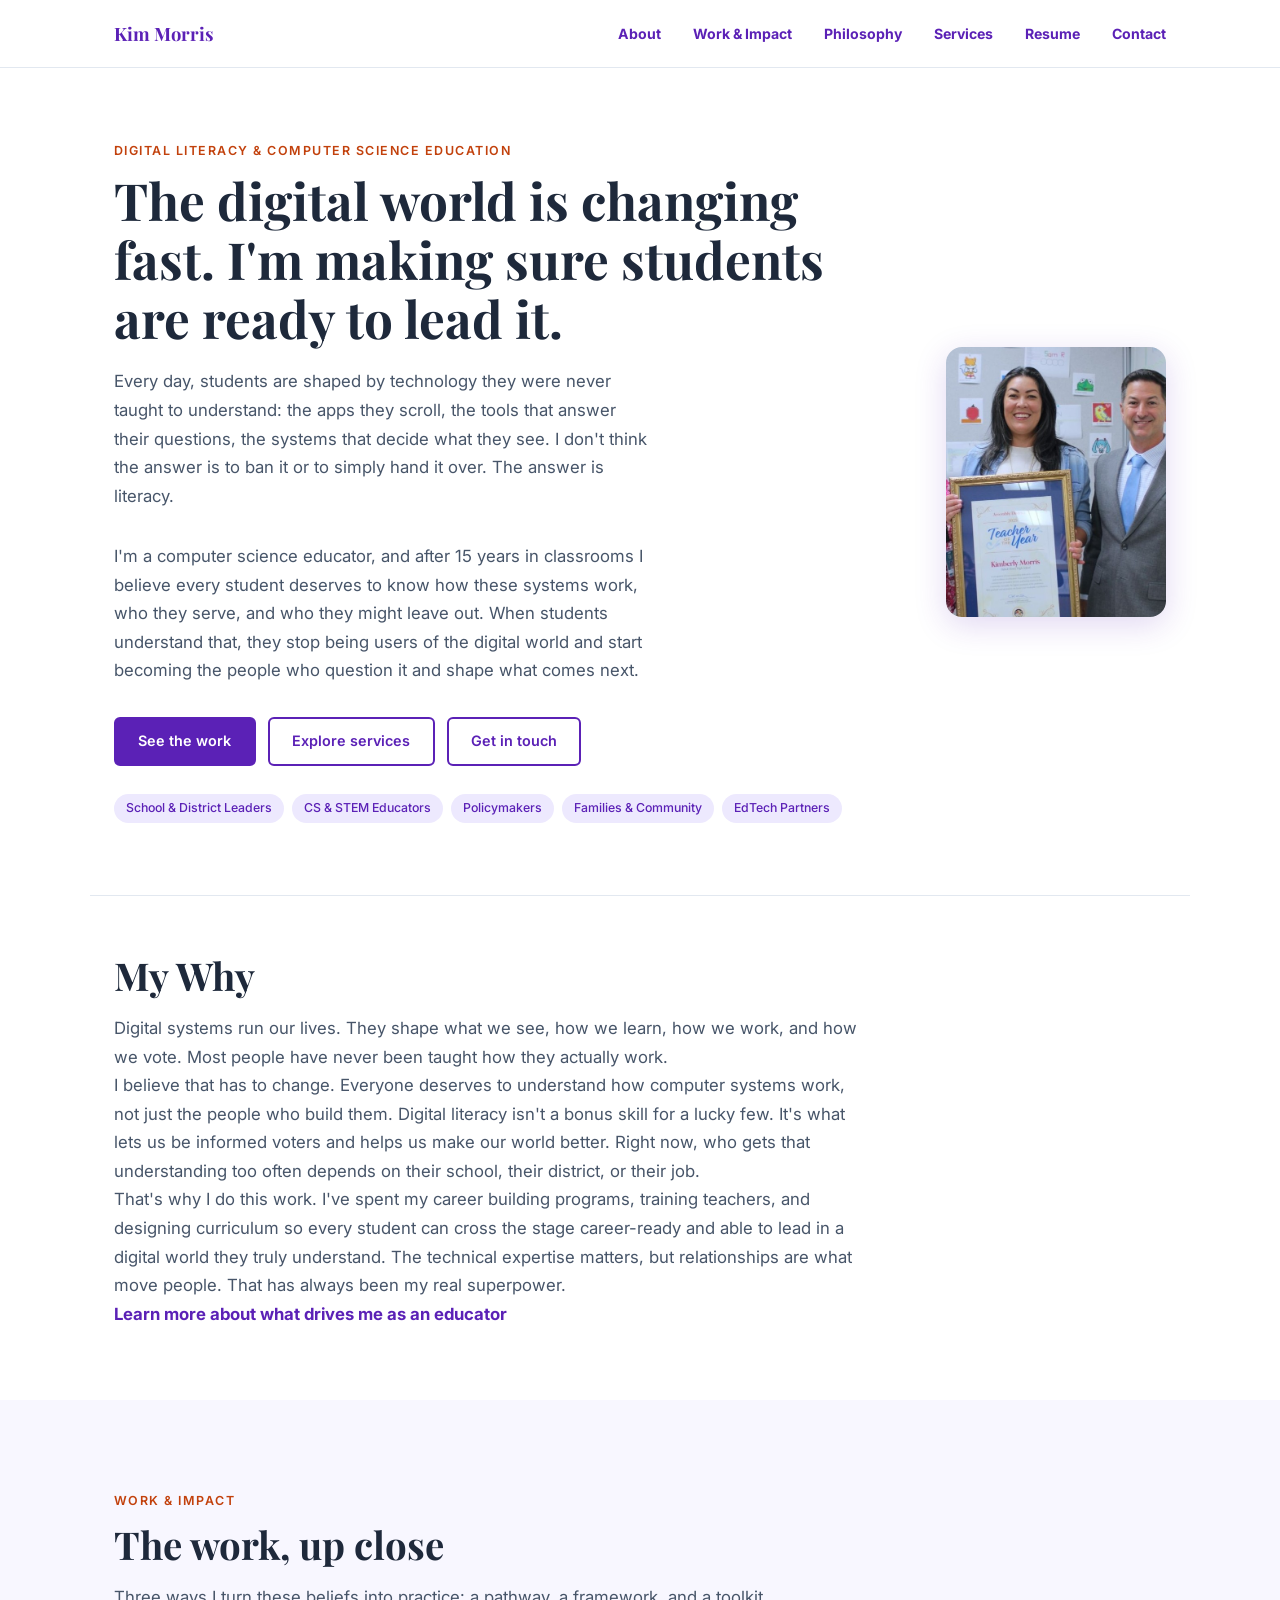
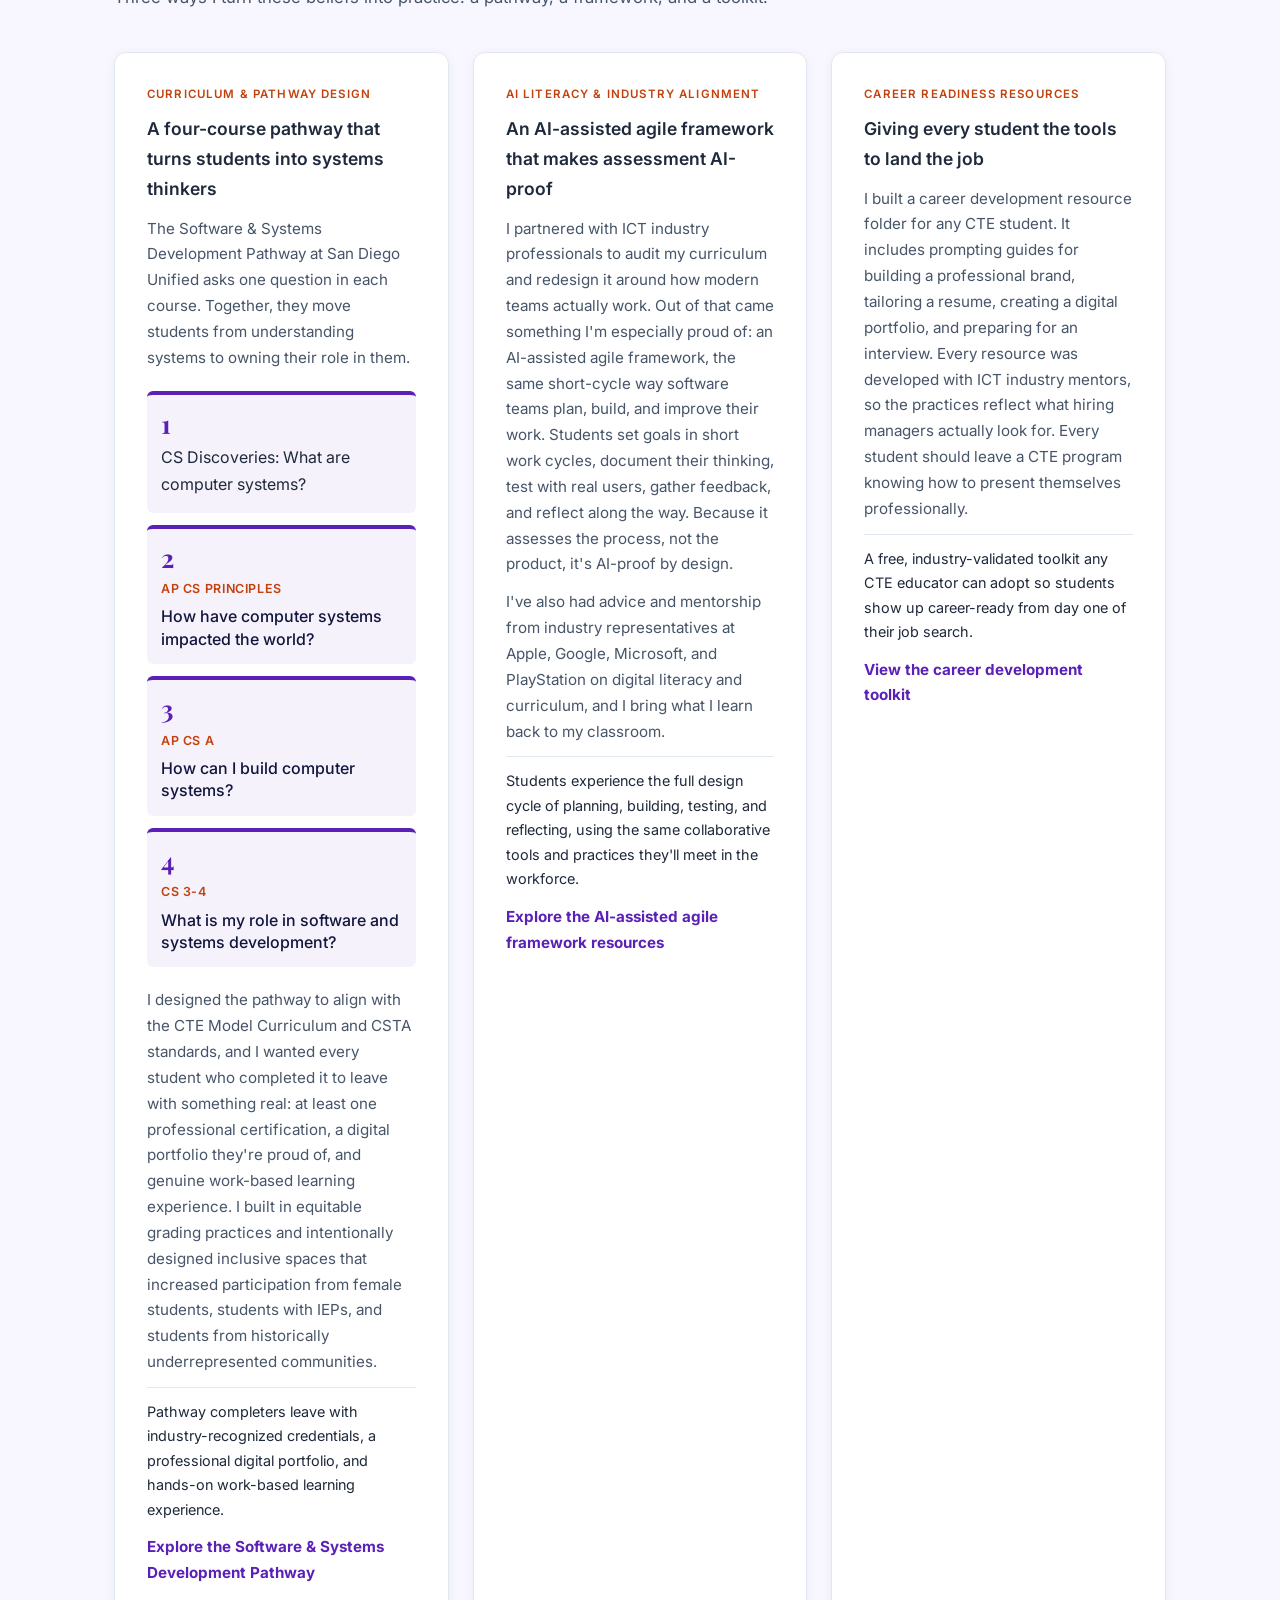
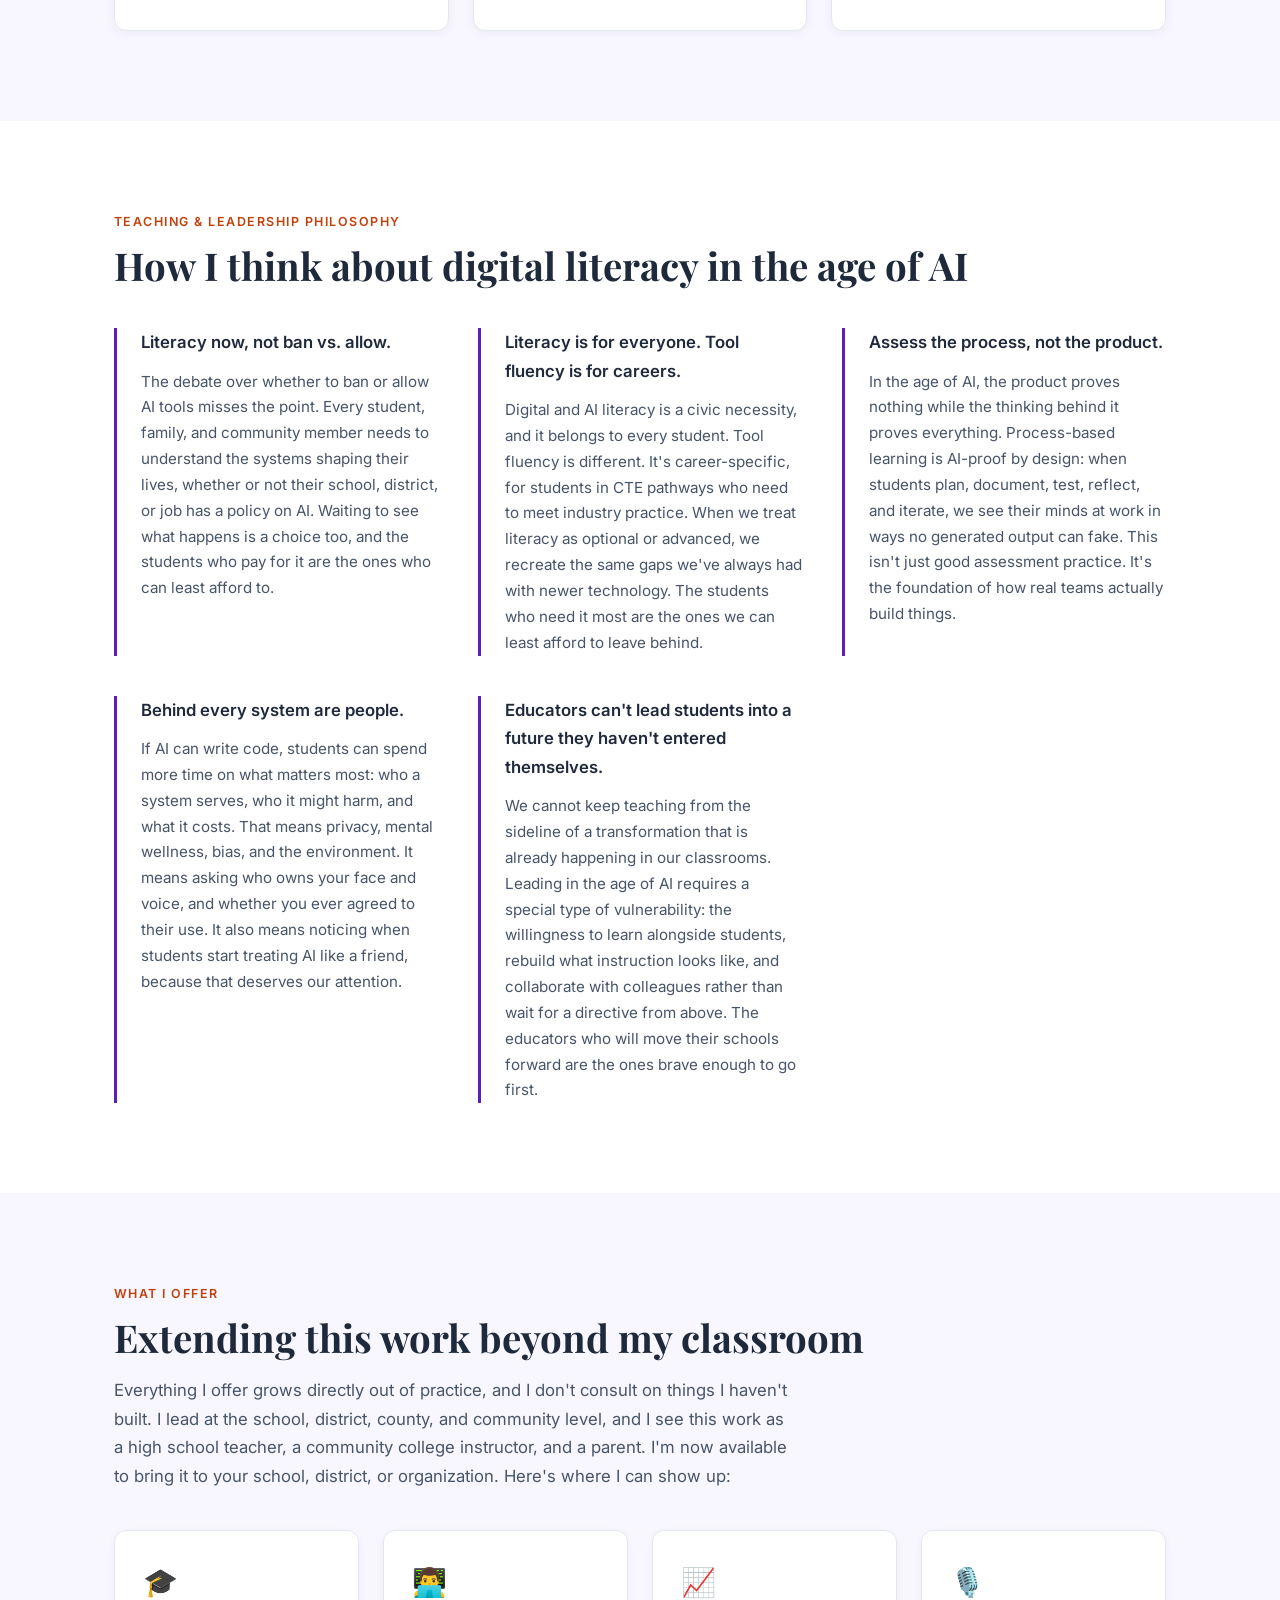
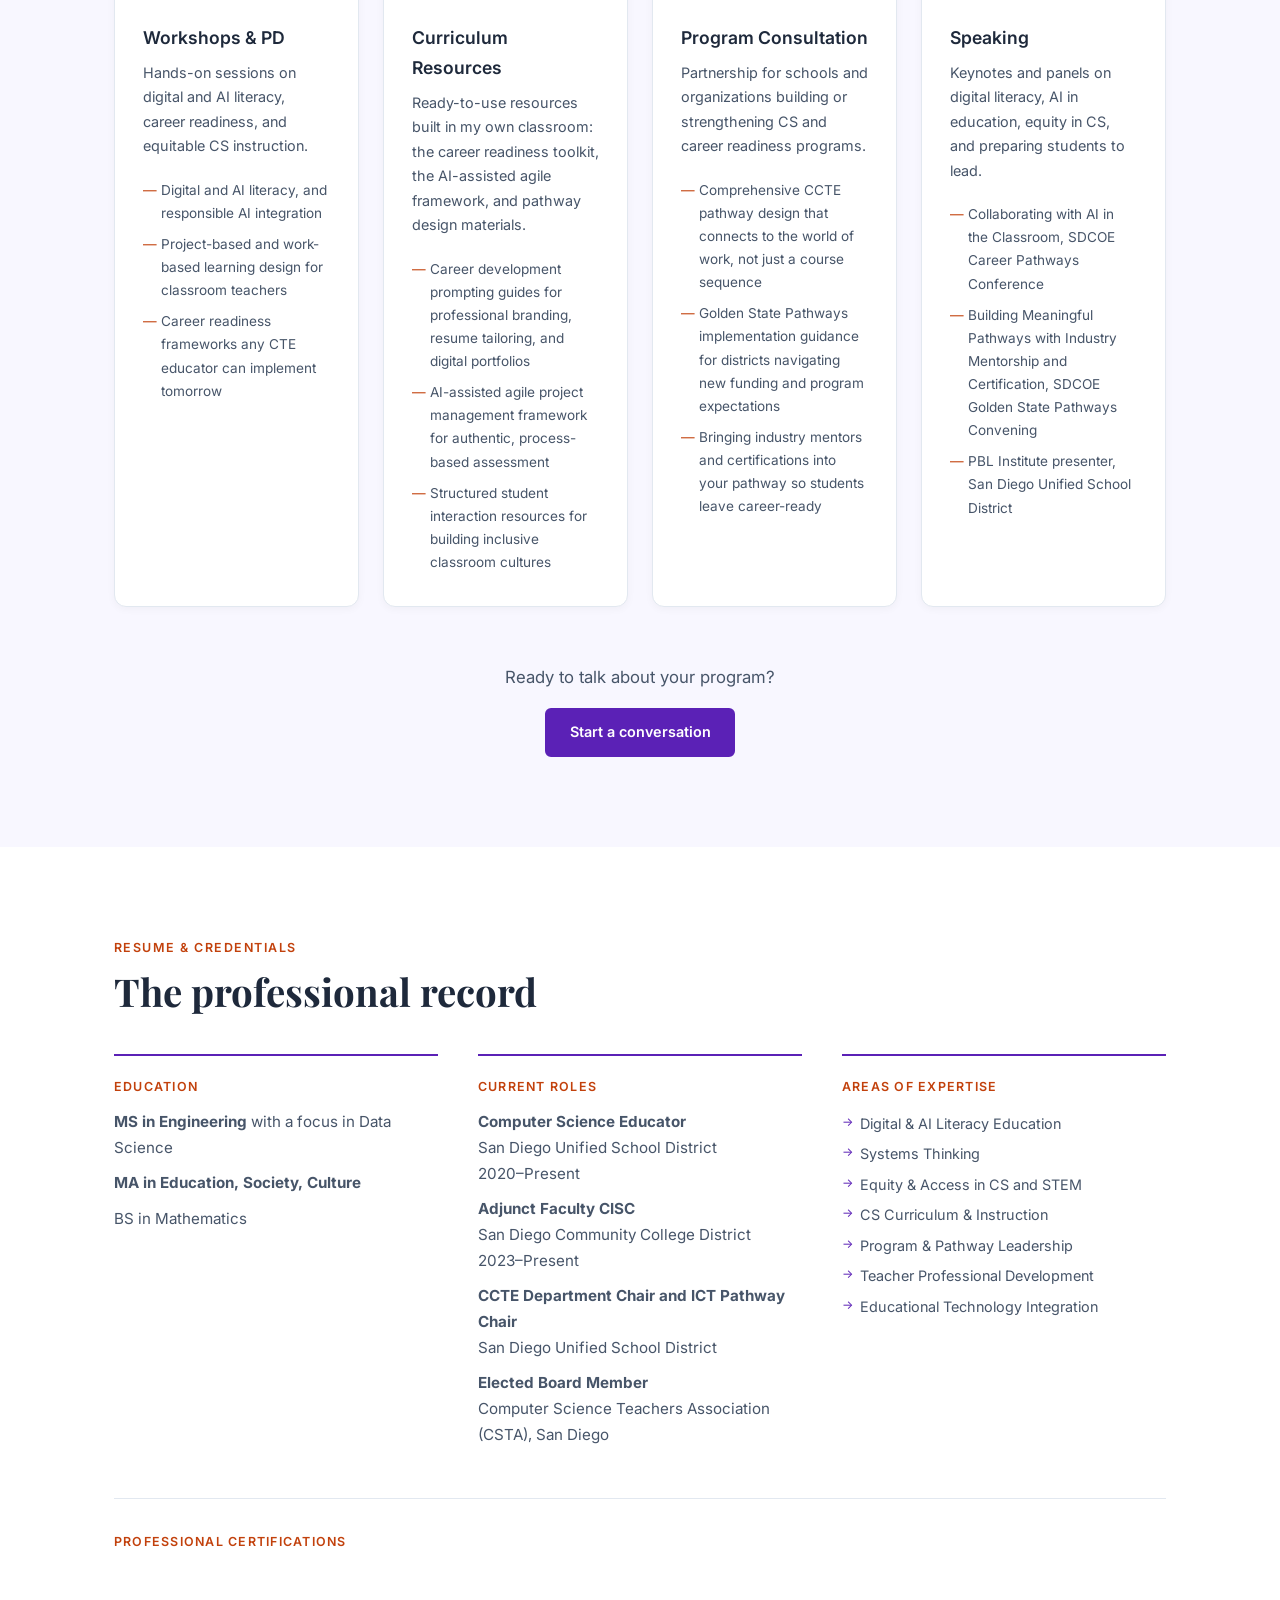
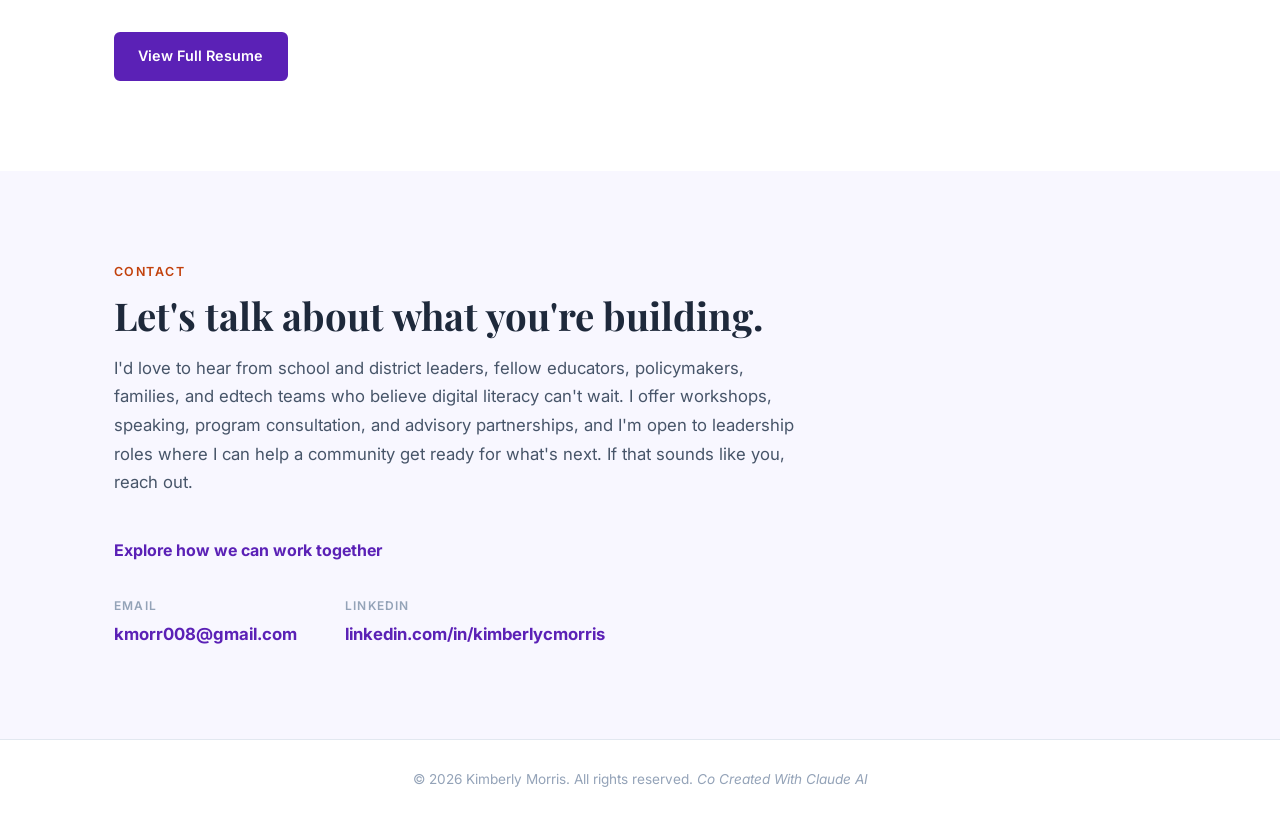
==== commit a8d154af: "Refactor brand-statement text and formatting Removed extra comma in brand-statement paragraph and ad" ====
--- a/index.html
+++ b/index.html
@@ -83,7 +83,7 @@
                 <p class="eyebrow">Digital Literacy &amp; Computer Science Education</p>
                 <h1>The digital world is changing fast. I'm making sure students are ready to lead it.</h1>
                 <p class="brand-statement">Every day, students are shaped by technology they were never taught to understand: the apps they scroll, the tools that answer their questions, the systems that decide what they see. I don't think the answer is to ban it or to simply hand it over. The answer is literacy.</p>
-                <p class="brand-statement">I'm a computer science educator, and after 15 years in classrooms, first teaching math and now CS, I believe every student deserves to know how these systems work, who they serve, and who they might leave out. When students understand that, they stop being users of the digital world and start becoming the people who question it and shape what comes next.</p>
+                <p class="brand-statement">I'm a computer science educator, and after 15 years in classrooms I believe every student deserves to know how these systems work, who they serve, and who they might leave out. When students understand that, they stop being users of the digital world and start becoming the people who question it and shape what comes next.</p>
                 <div class="cta-group">
                     <a href="#work" class="cta cta-primary">See the work</a>
                     <a href="#services" class="cta cta-secondary">Explore services</a>
@@ -128,8 +128,7 @@
                     <p>The Software &amp; Systems Development Pathway at San Diego Unified asks one question in each course. Together, they move students from understanding systems to owning their role in them.</p>
                     <ol class="pathway-steps">
                         <li>
-                            <span class="step-course">CS Discoveries</span>
-                            <span class="step-question">What are computer systems?</span>
+                            CS Discoveries: What are computer systems?
                         </li>
                         <li>
                             <span class="step-course">AP CS Principles</span>
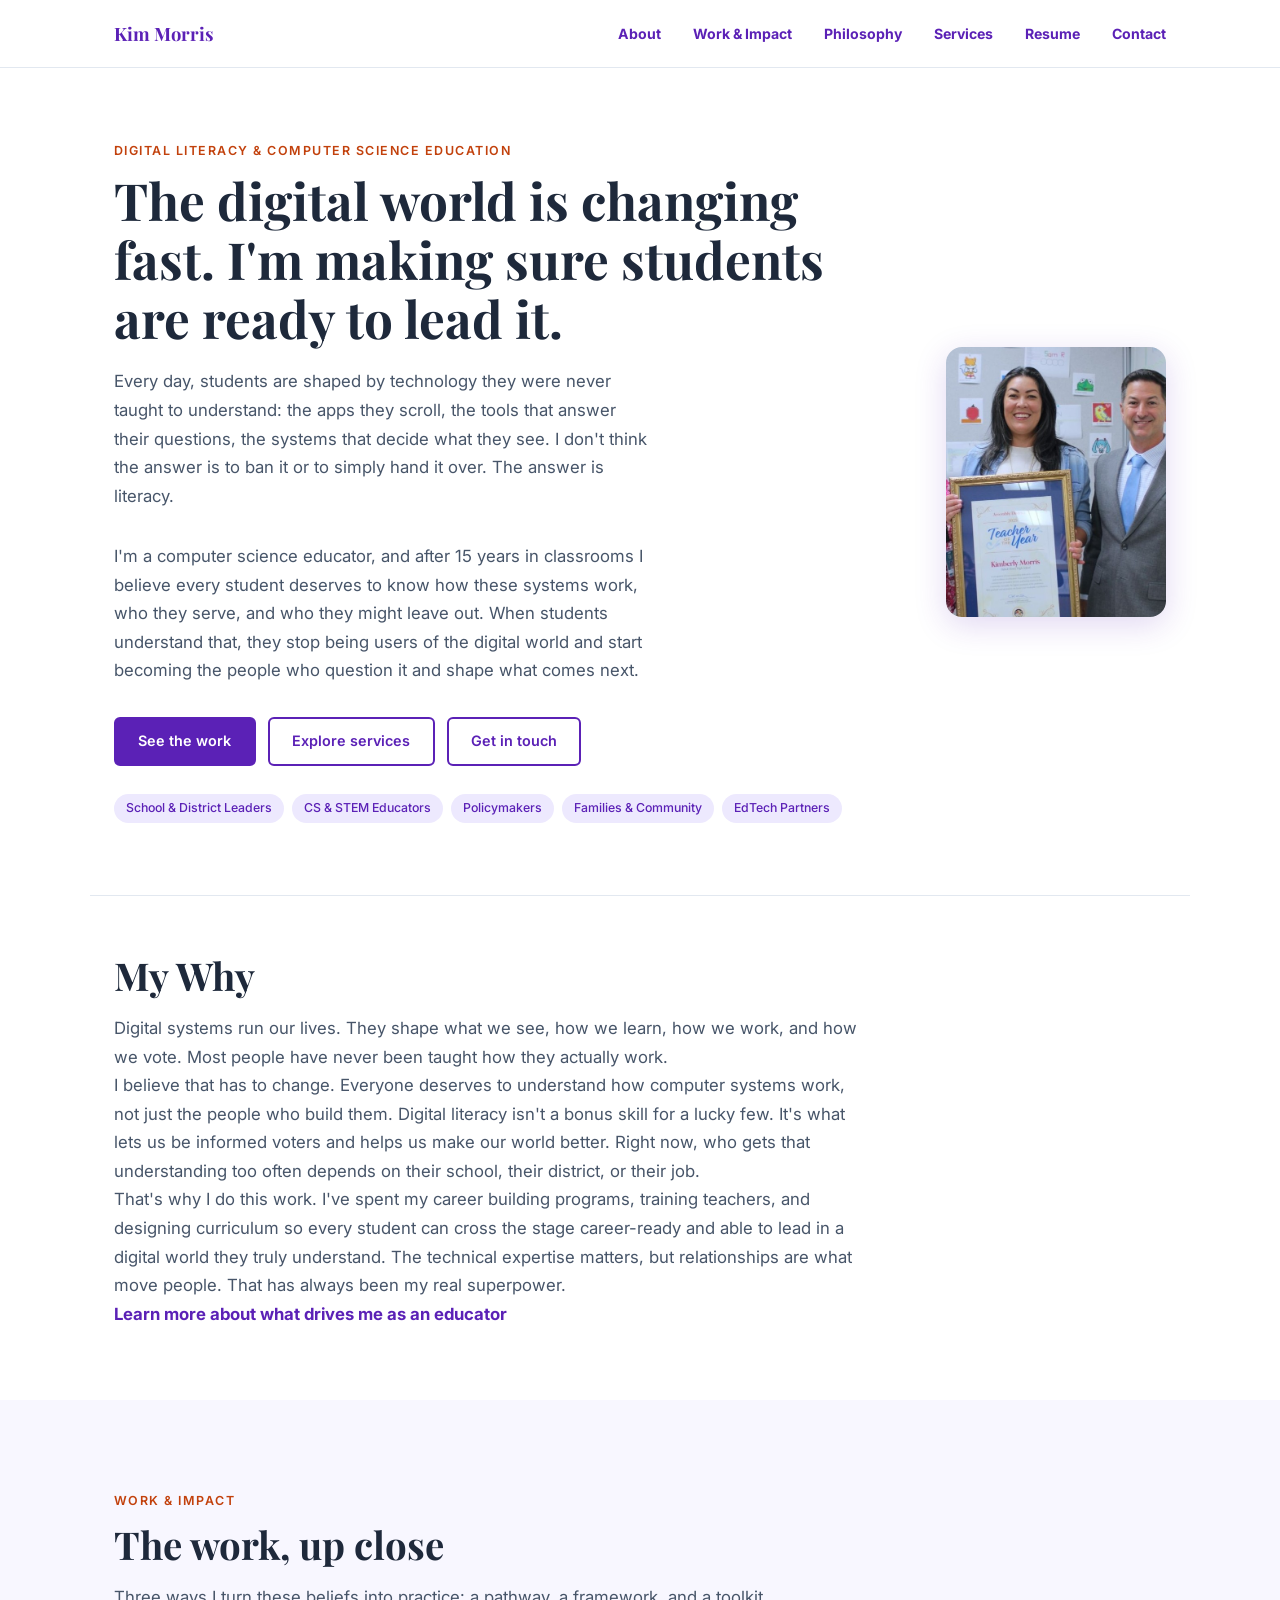
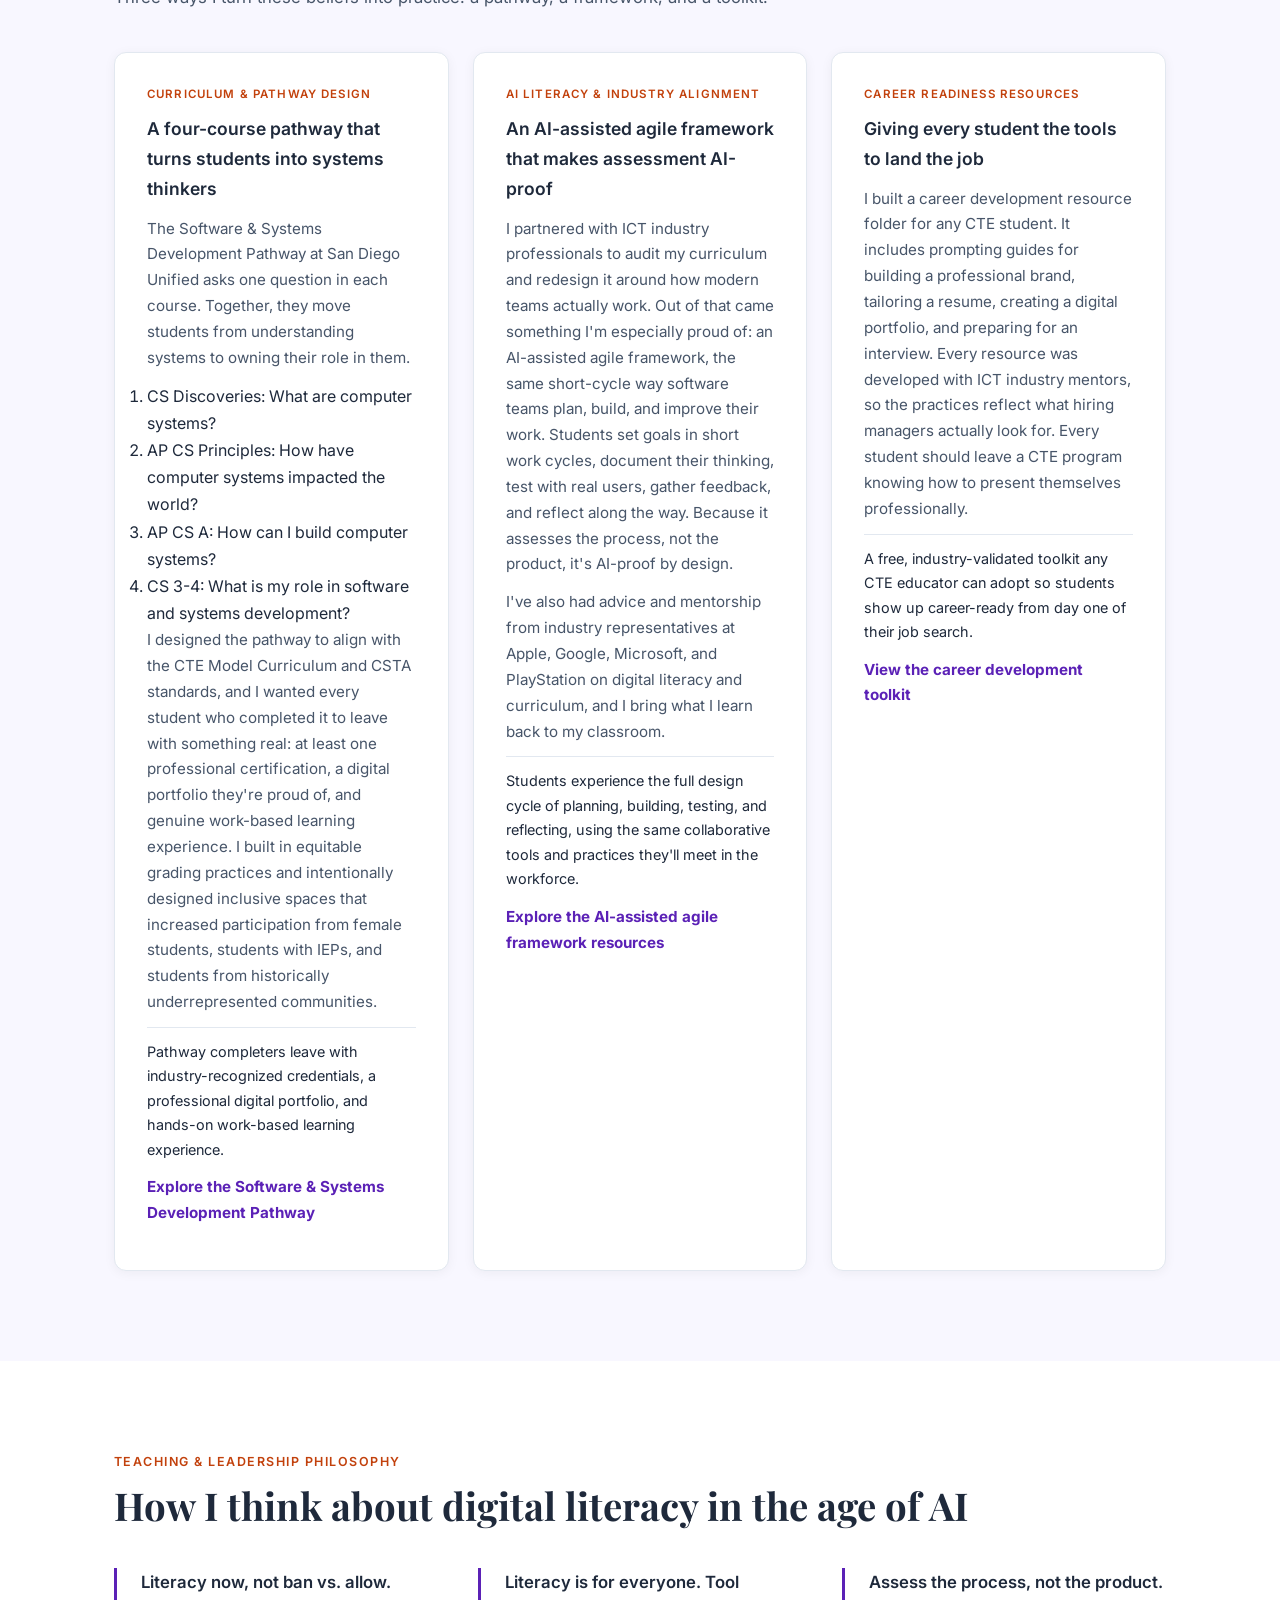
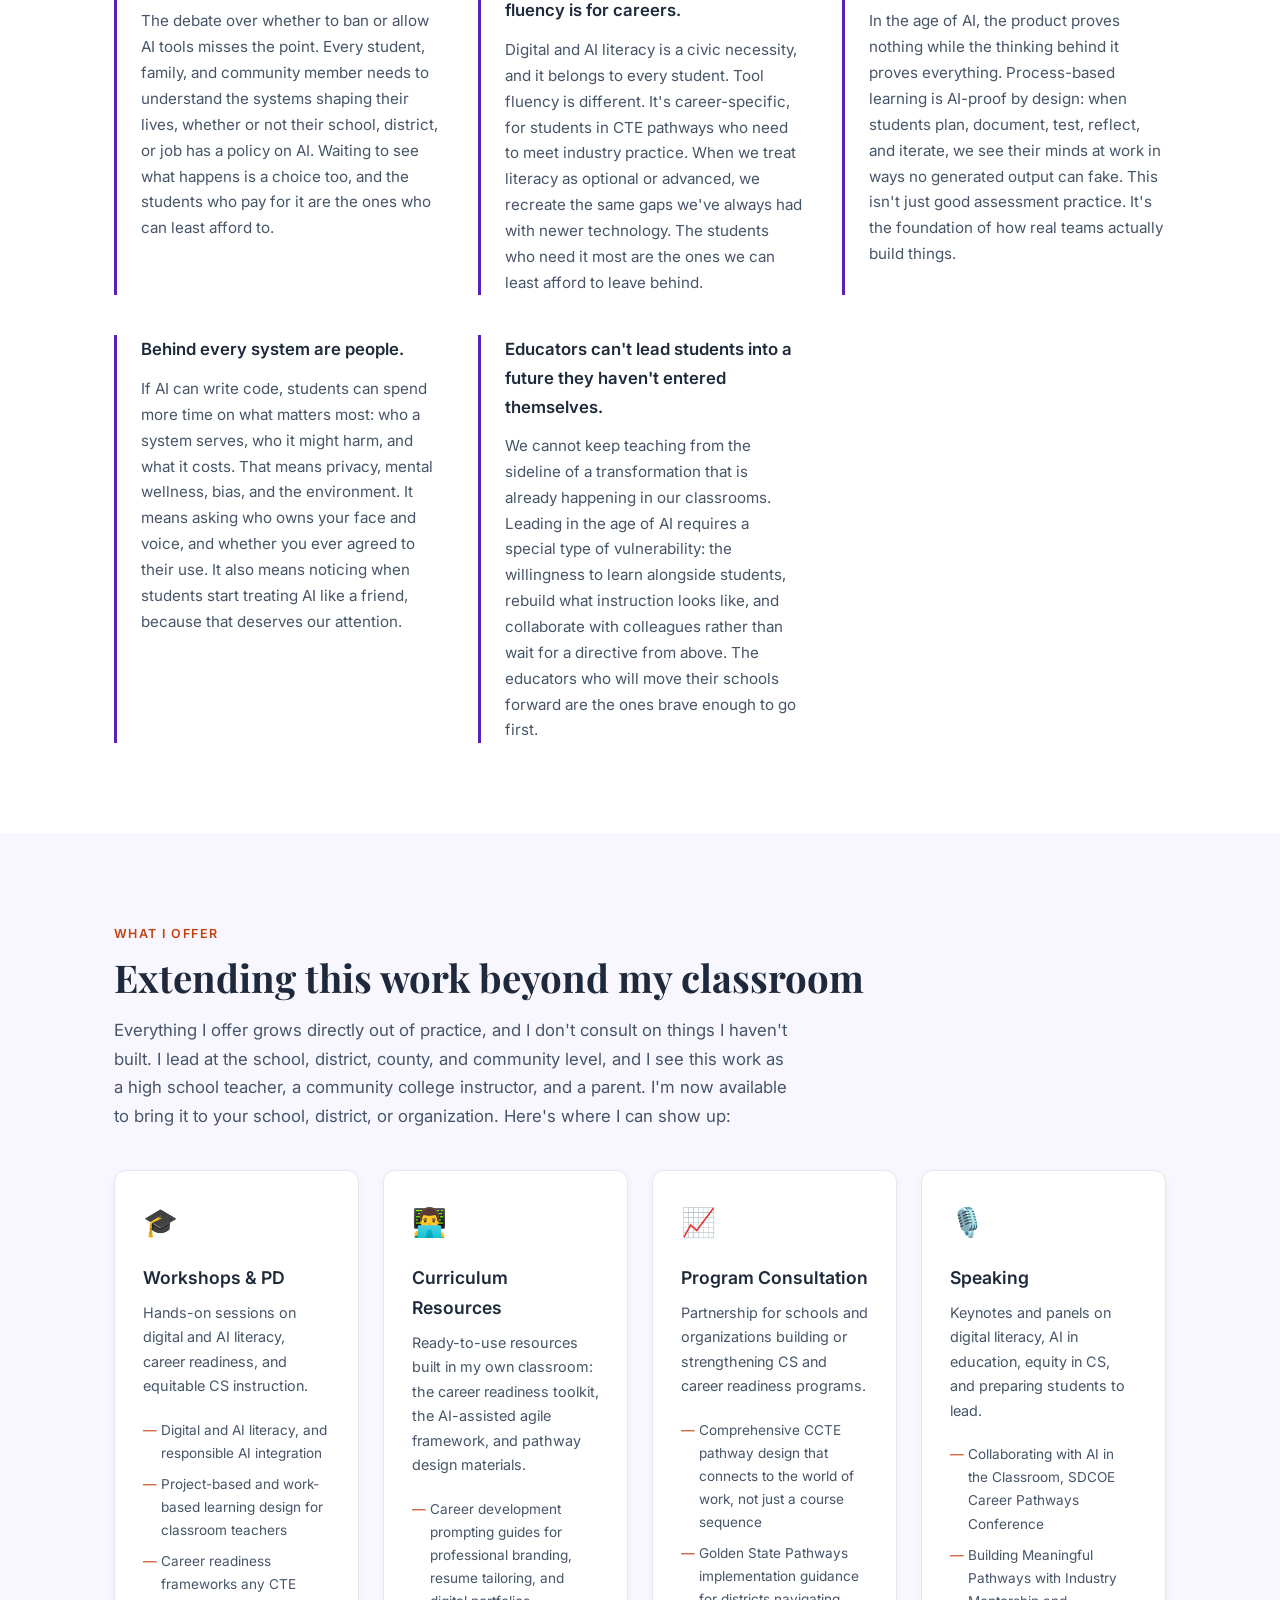
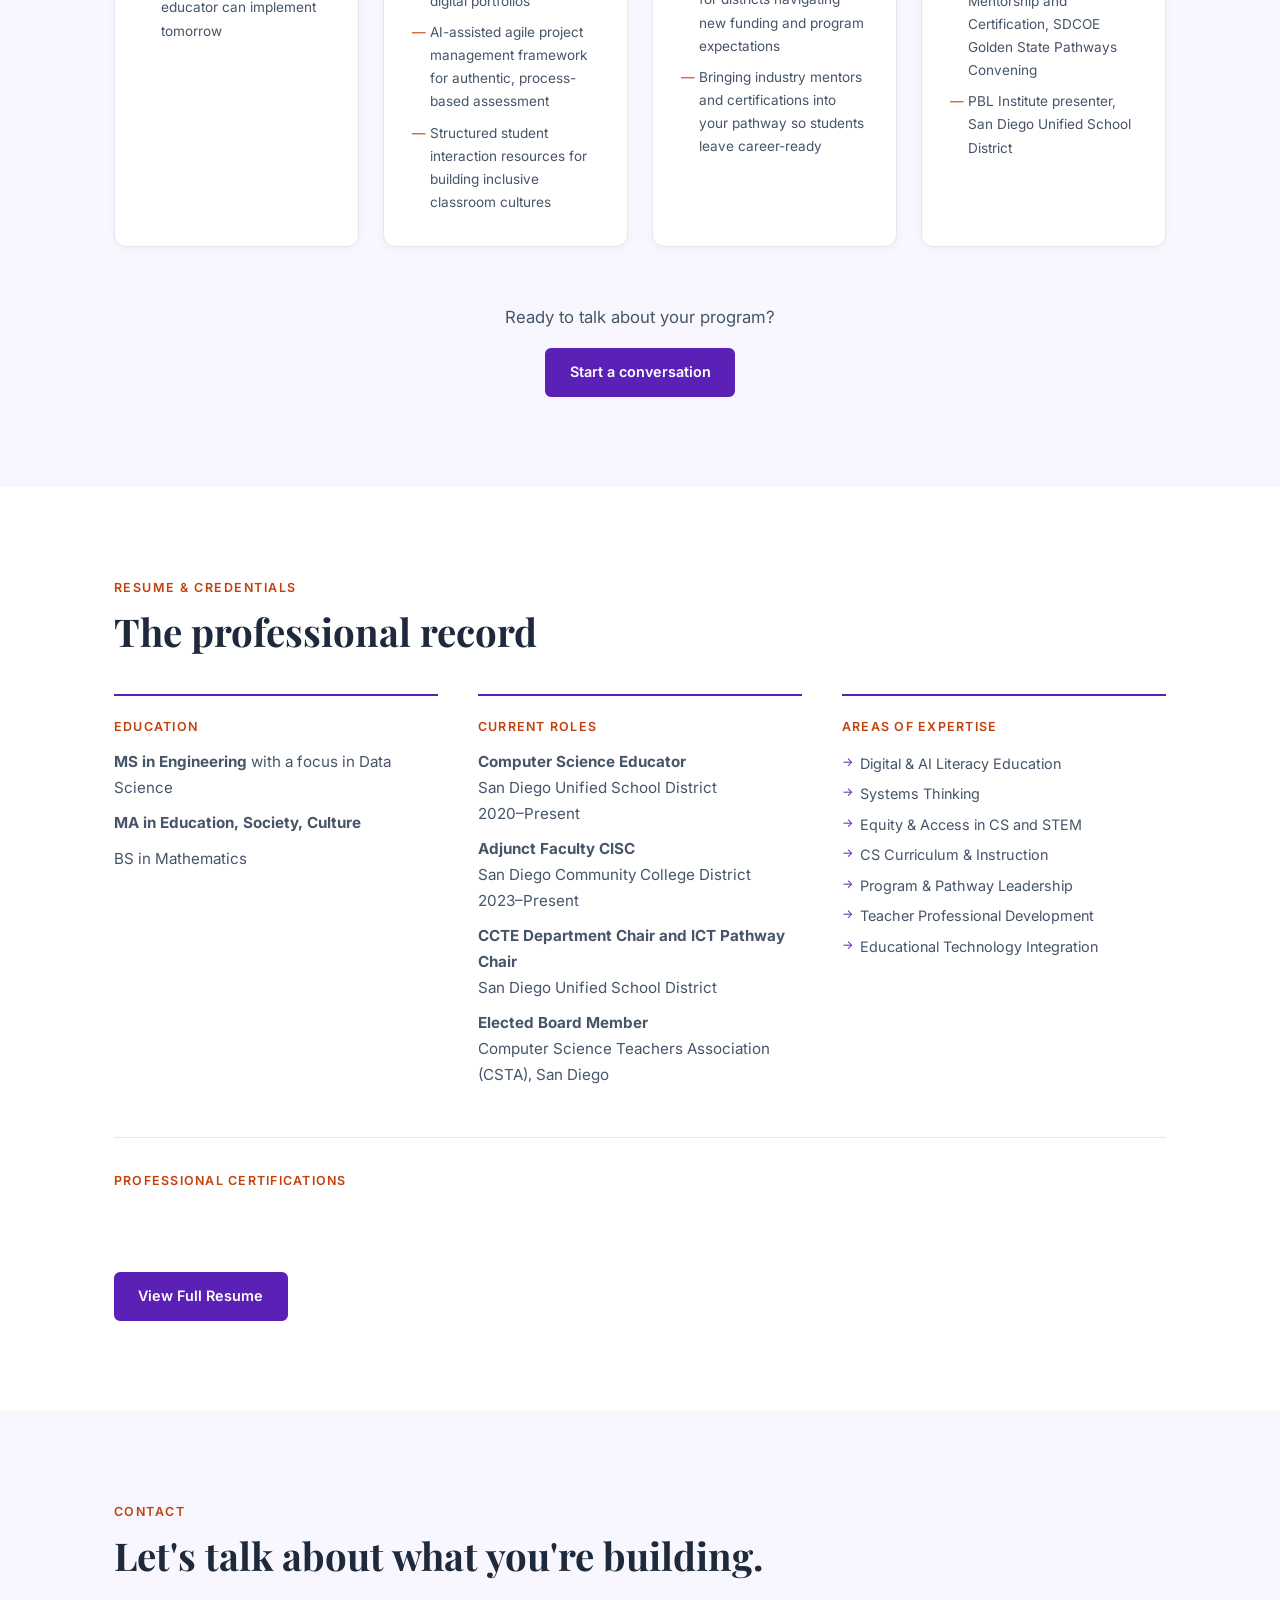
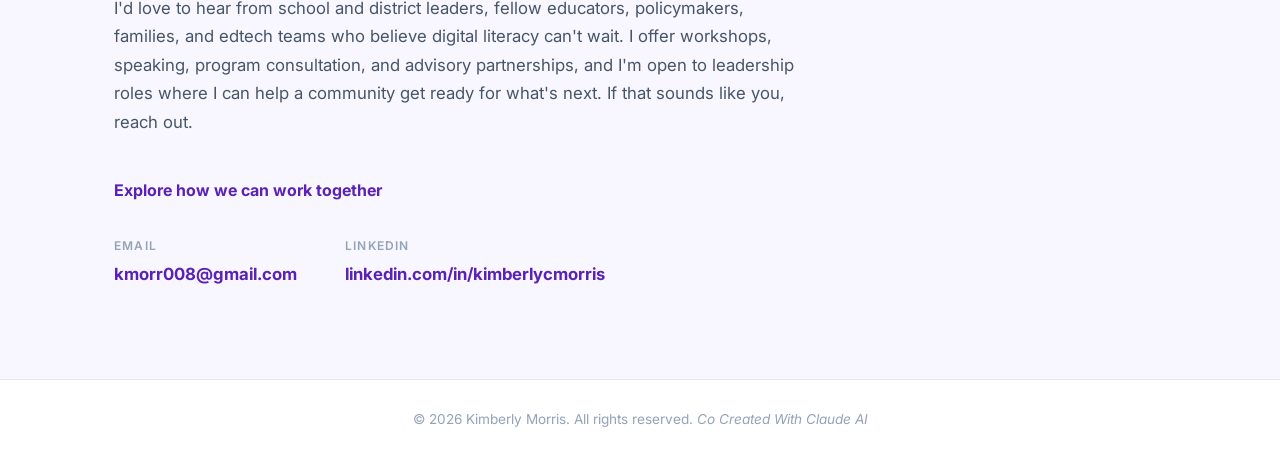
==== commit 15da1141: "Refactor pathway steps in index.html Removed inline CSS for pathway steps and simplified the list st" ====
--- a/index.html
+++ b/index.html
@@ -9,50 +9,7 @@
     <link rel="preconnect" href="https://fonts.gstatic.com" crossorigin>
     <link href="https://fonts.googleapis.com/css2?family=Playfair+Display:wght@400;700&family=Inter:wght@400;500;600&display=swap" rel="stylesheet">
     <link rel="stylesheet" href="style.css">
-    <style>
-        /* Pathway steps: four guiding questions (brand colors) */
-        .pathway-steps {
-            list-style: none;
-            counter-reset: step;
-            display: grid;
-            grid-template-columns: repeat(auto-fit, minmax(170px, 1fr));
-            gap: 12px;
-            padding: 0;
-            margin: 20px 0;
-        }
-        .pathway-steps li {
-            counter-increment: step;
-            padding: 16px 14px 14px;
-            border-top: 4px solid #5B21B6;
-            background: rgba(91, 33, 182, 0.06);
-            border-radius: 6px;
-        }
-        .pathway-steps li::before {
-            content: counter(step);
-            display: block;
-            font-family: 'Playfair Display', serif;
-            font-size: 1.6rem;
-            font-weight: 700;
-            color: #5B21B6;
-            line-height: 1;
-            margin-bottom: 8px;
-        }
-        .pathway-steps .step-course {
-            display: block;
-            font-size: 0.78rem;
-            font-weight: 600;
-            letter-spacing: 0.05em;
-            text-transform: uppercase;
-            color: #C2410C;
-            margin-bottom: 6px;
-        }
-        .pathway-steps .step-question {
-            display: block;
-            color: #12153D;
-            font-weight: 500;
-            line-height: 1.4;
-        }
-    </style>
+    
 </head>
 <body>
 
@@ -126,22 +83,11 @@
                     <div class="case-tag">Curriculum &amp; Pathway Design</div>
                     <h3>A four-course pathway that turns students into systems thinkers</h3>
                     <p>The Software &amp; Systems Development Pathway at San Diego Unified asks one question in each course. Together, they move students from understanding systems to owning their role in them.</p>
-                    <ol class="pathway-steps">
-                        <li>
-                            CS Discoveries: What are computer systems?
-                        </li>
-                        <li>
-                            <span class="step-course">AP CS Principles</span>
-                            <span class="step-question">How have computer systems impacted the world?</span>
-                        </li>
-                        <li>
-                            <span class="step-course">AP CS A</span>
-                            <span class="step-question">How can I build computer systems?</span>
-                        </li>
-                        <li>
-                            <span class="step-course">CS 3-4</span>
-                            <span class="step-question">What is my role in software and systems development?</span>
-                        </li>
+                                        <ol class="pathway-steps">
+                        <li>CS Discoveries: What are computer systems?</li>
+                        <li>AP CS Principles: How have computer systems impacted the world?</li>
+                        <li>AP CS A: How can I build computer systems?</li>
+                        <li>CS 3-4: What is my role in software and systems development?</li>
                     </ol>
                     <p>I designed the pathway to align with the CTE Model Curriculum and CSTA standards, and I wanted every student who completed it to leave with something real: at least one professional certification, a digital portfolio they're proud of, and genuine work-based learning experience. I built in equitable grading practices and intentionally designed inclusive spaces that increased participation from female students, students with IEPs, and students from historically underrepresented communities.</p>
                     <p class="case-outcome">Pathway completers leave with industry-recognized credentials, a professional digital portfolio, and hands-on work-based learning experience.</p>
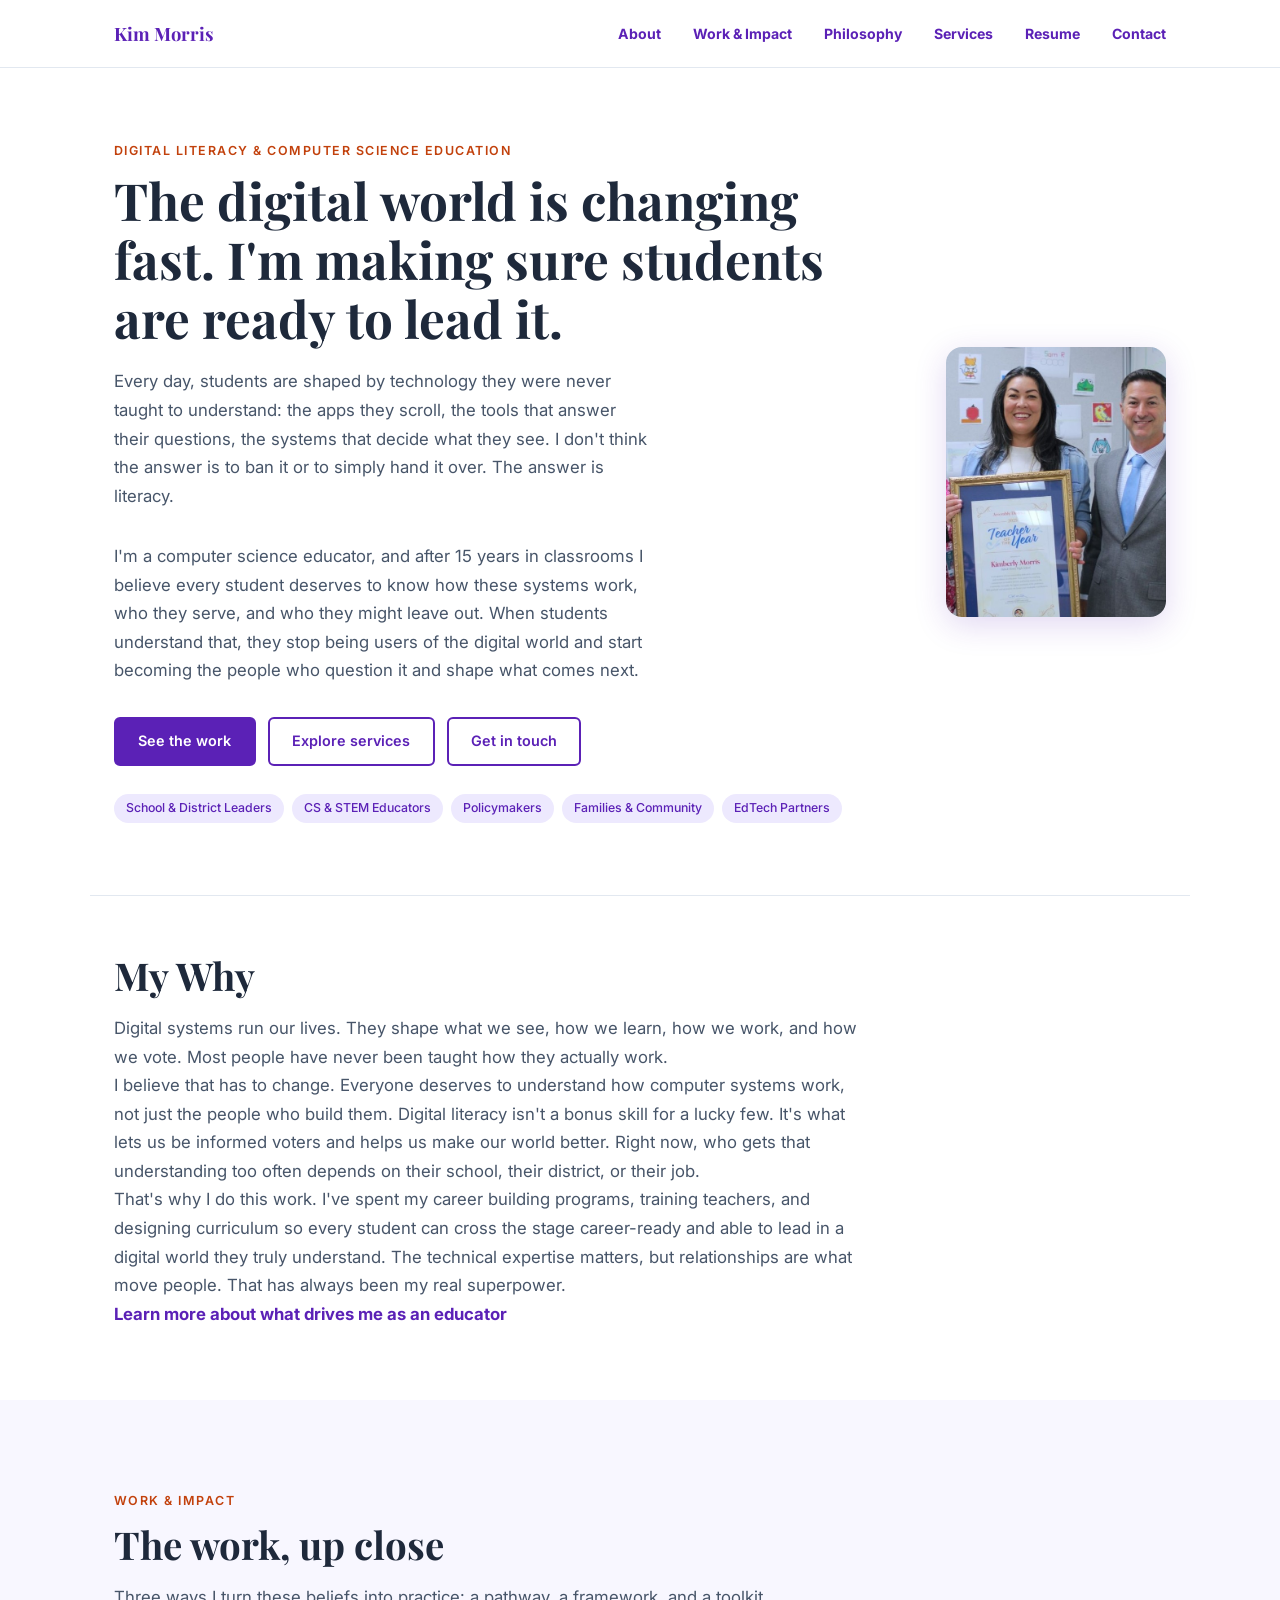
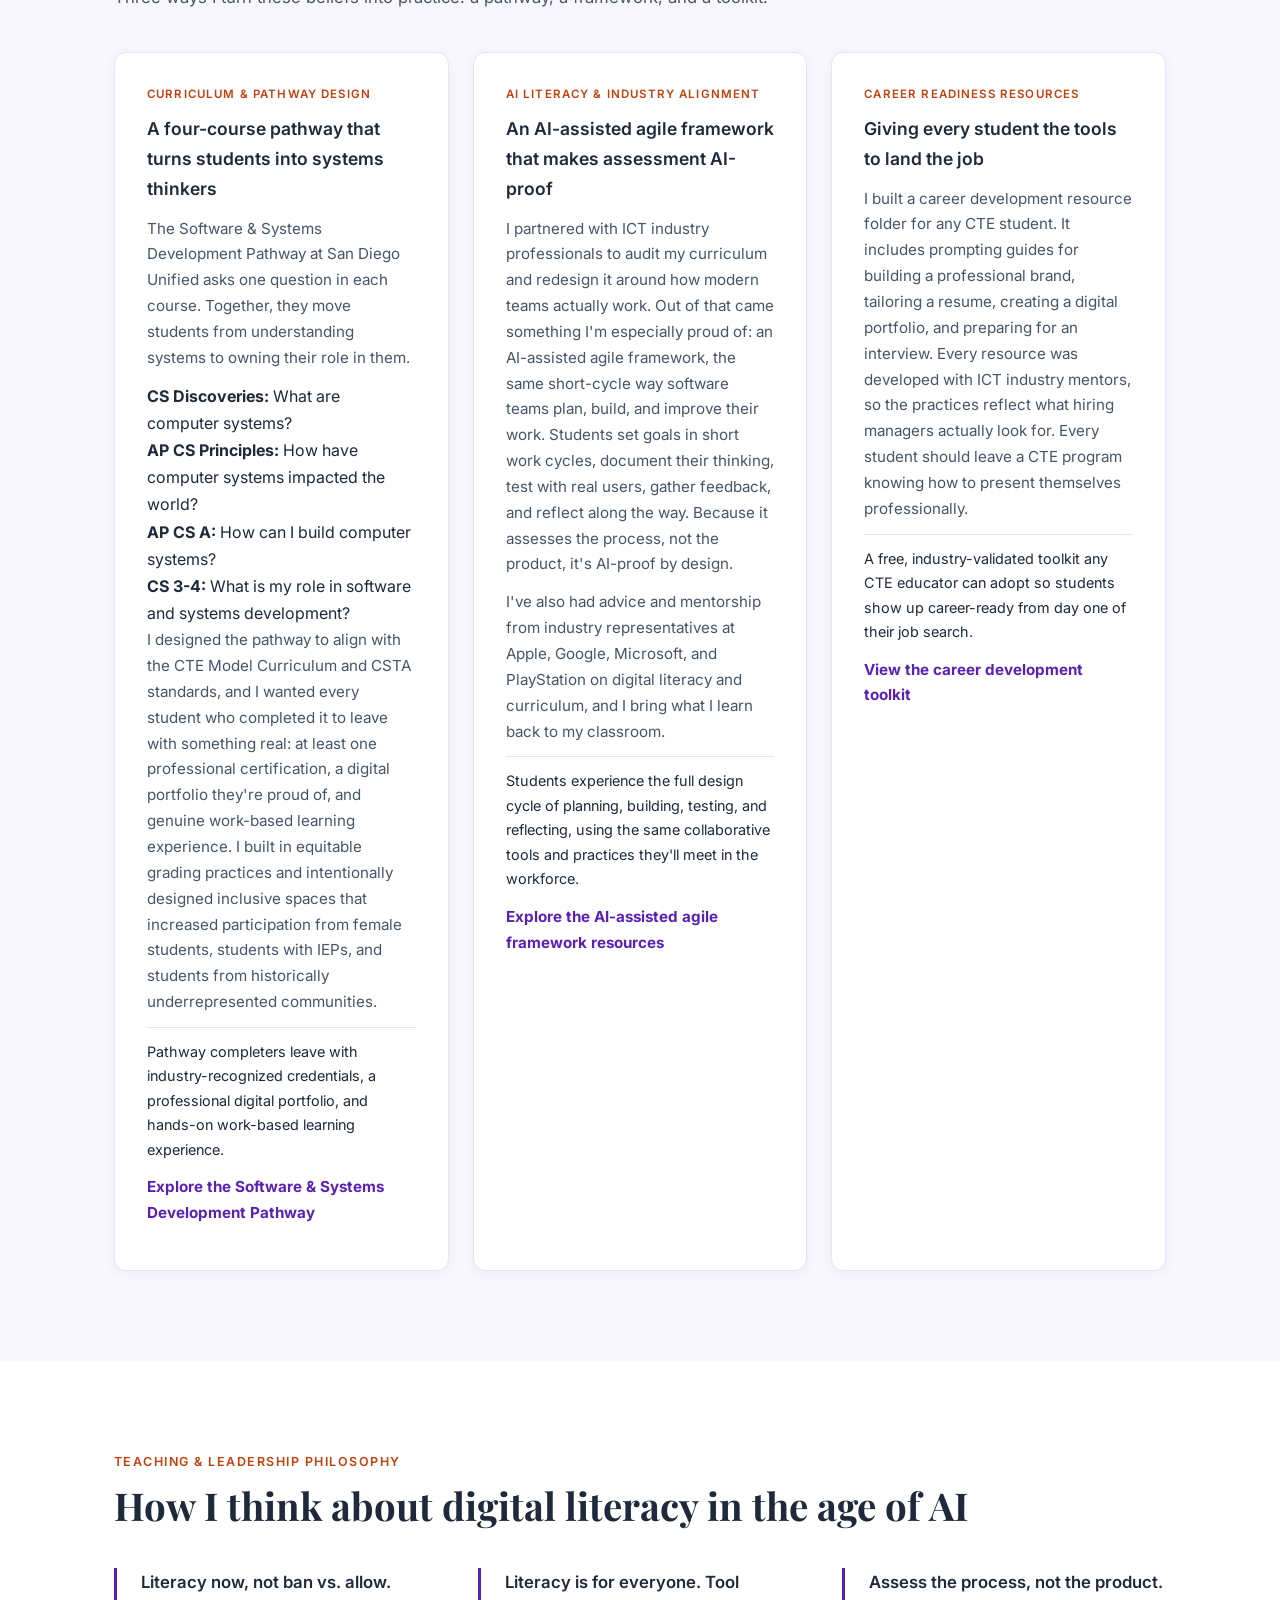
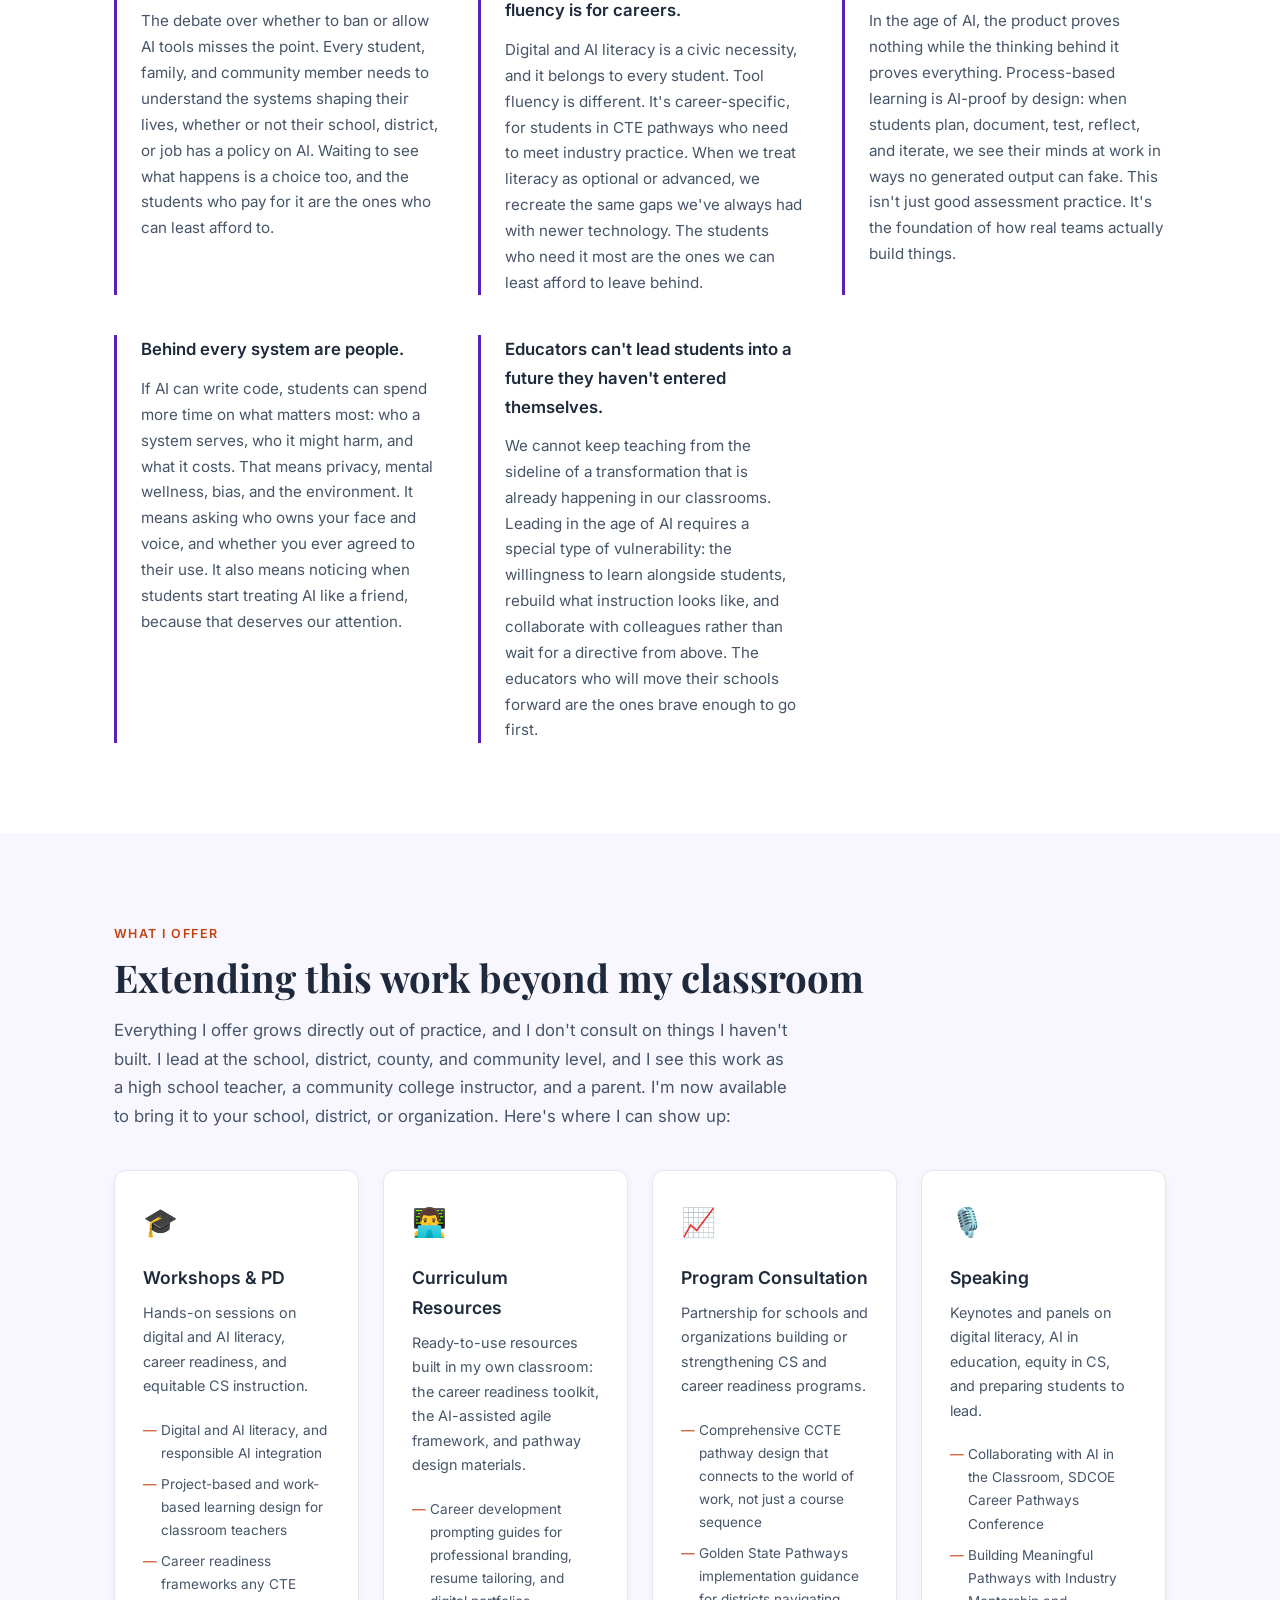
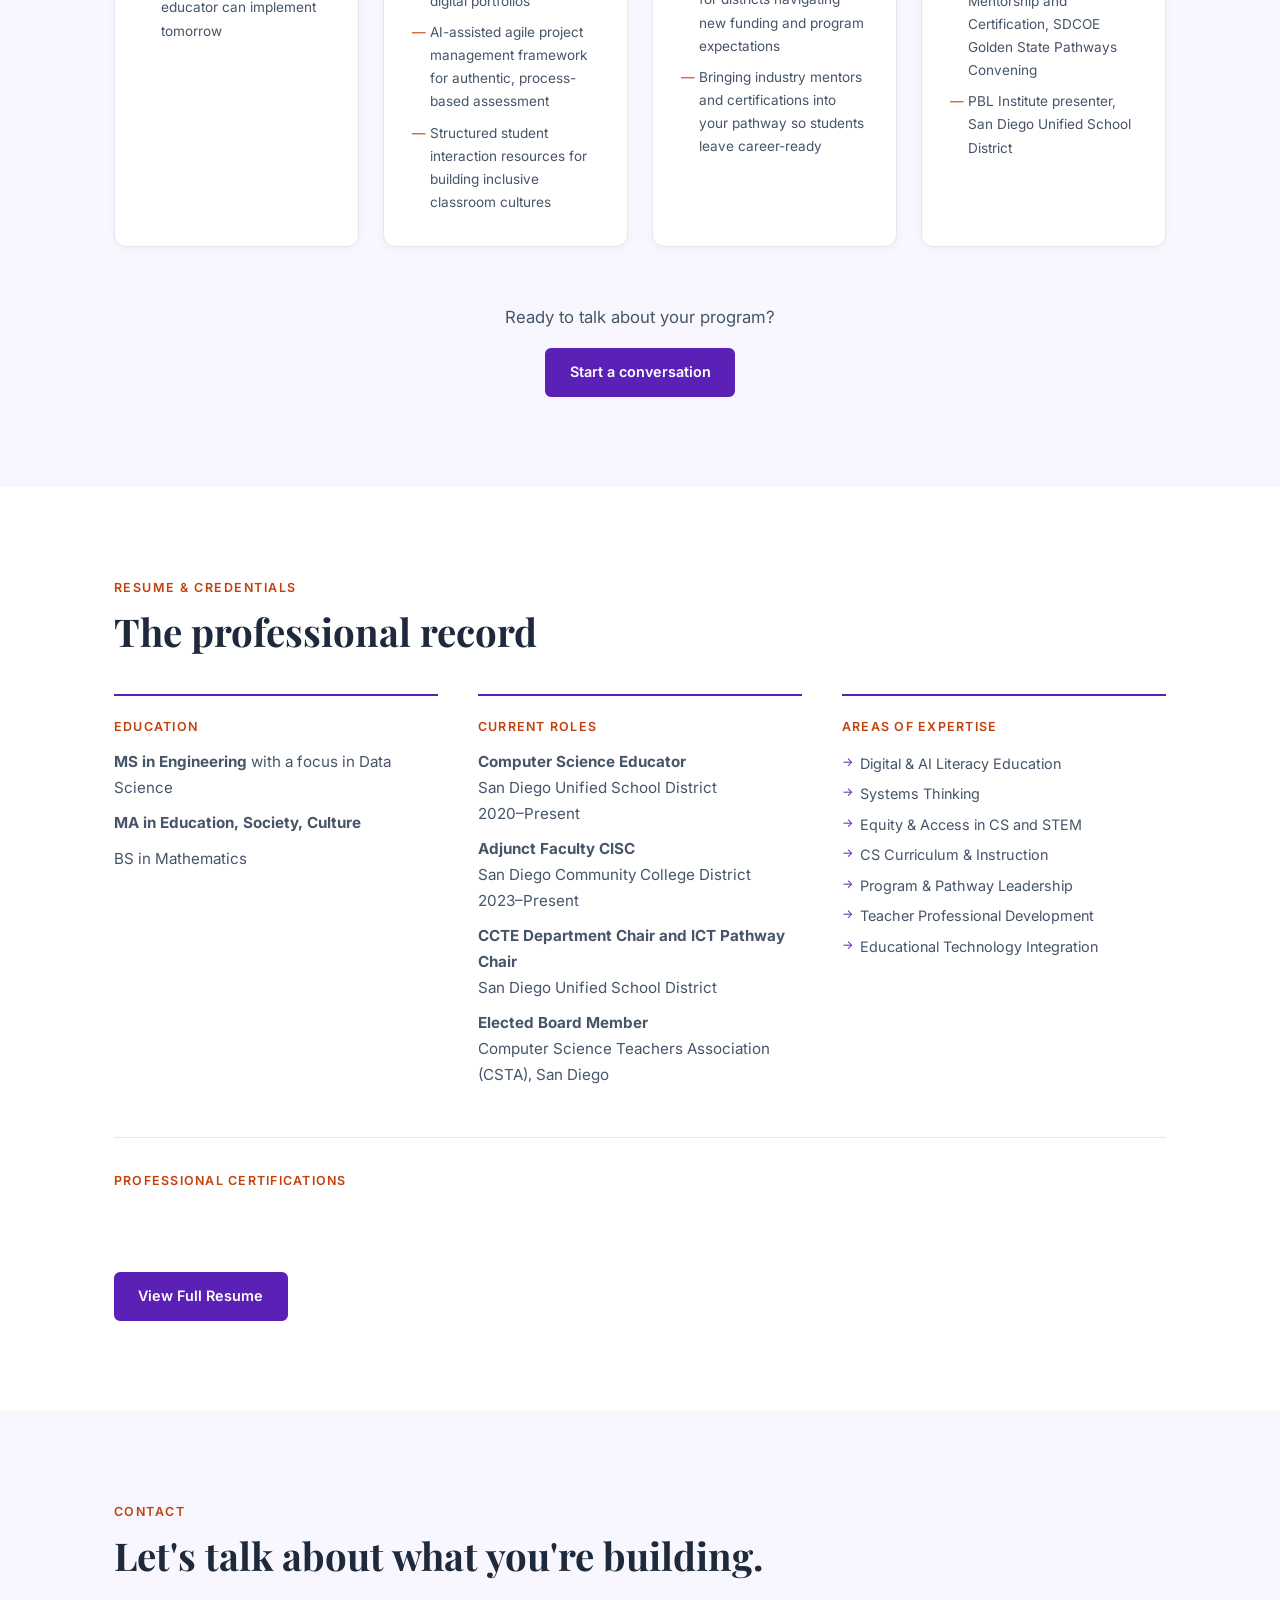
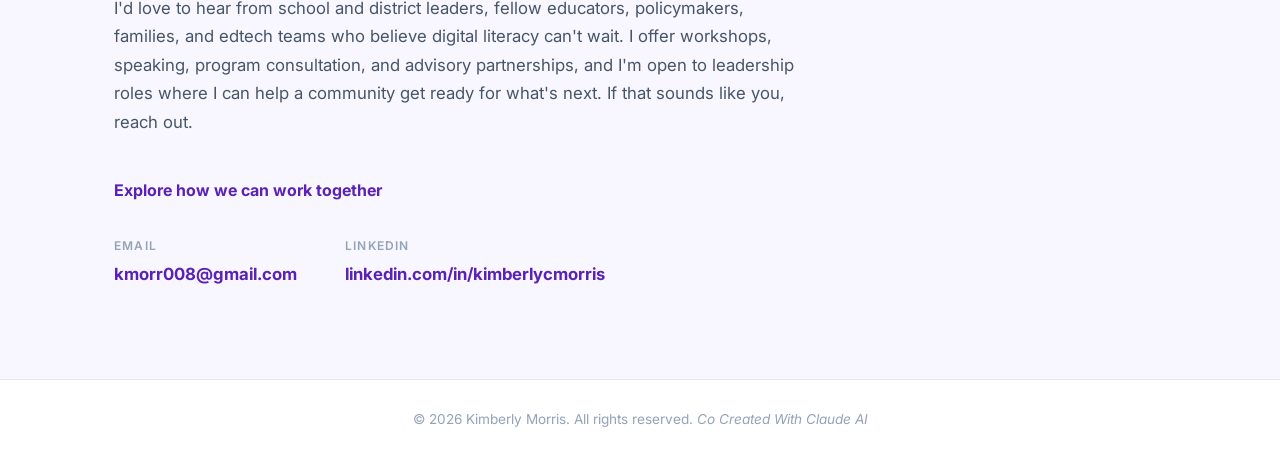
==== commit dfd7a265: "Change ordered list to unordered list for pathway steps" ====
--- a/index.html
+++ b/index.html
@@ -83,12 +83,12 @@
                     <div class="case-tag">Curriculum &amp; Pathway Design</div>
                     <h3>A four-course pathway that turns students into systems thinkers</h3>
                     <p>The Software &amp; Systems Development Pathway at San Diego Unified asks one question in each course. Together, they move students from understanding systems to owning their role in them.</p>
-                                        <ol class="pathway-steps">
-                        <li>CS Discoveries: What are computer systems?</li>
-                        <li>AP CS Principles: How have computer systems impacted the world?</li>
-                        <li>AP CS A: How can I build computer systems?</li>
-                        <li>CS 3-4: What is my role in software and systems development?</li>
-                    </ol>
+                                        <ul class="pathway-steps">
+                        <li><strong>CS Discoveries:</strong> What are computer systems?</li>
+                        <li><strong>AP CS Principles:</strong> How have computer systems impacted the world?</li>
+                        <li><strong>AP CS A:</strong> How can I build computer systems?</li>
+                        <li><strong>CS 3-4:</strong> What is my role in software and systems development?</li>
+                    </ul>
                     <p>I designed the pathway to align with the CTE Model Curriculum and CSTA standards, and I wanted every student who completed it to leave with something real: at least one professional certification, a digital portfolio they're proud of, and genuine work-based learning experience. I built in equitable grading practices and intentionally designed inclusive spaces that increased participation from female students, students with IEPs, and students from historically underrepresented communities.</p>
                     <p class="case-outcome">Pathway completers leave with industry-recognized credentials, a professional digital portfolio, and hands-on work-based learning experience.</p>
                     <p><a href="SSDPathway.html">Explore the Software &amp; Systems Development Pathway</a></p>
